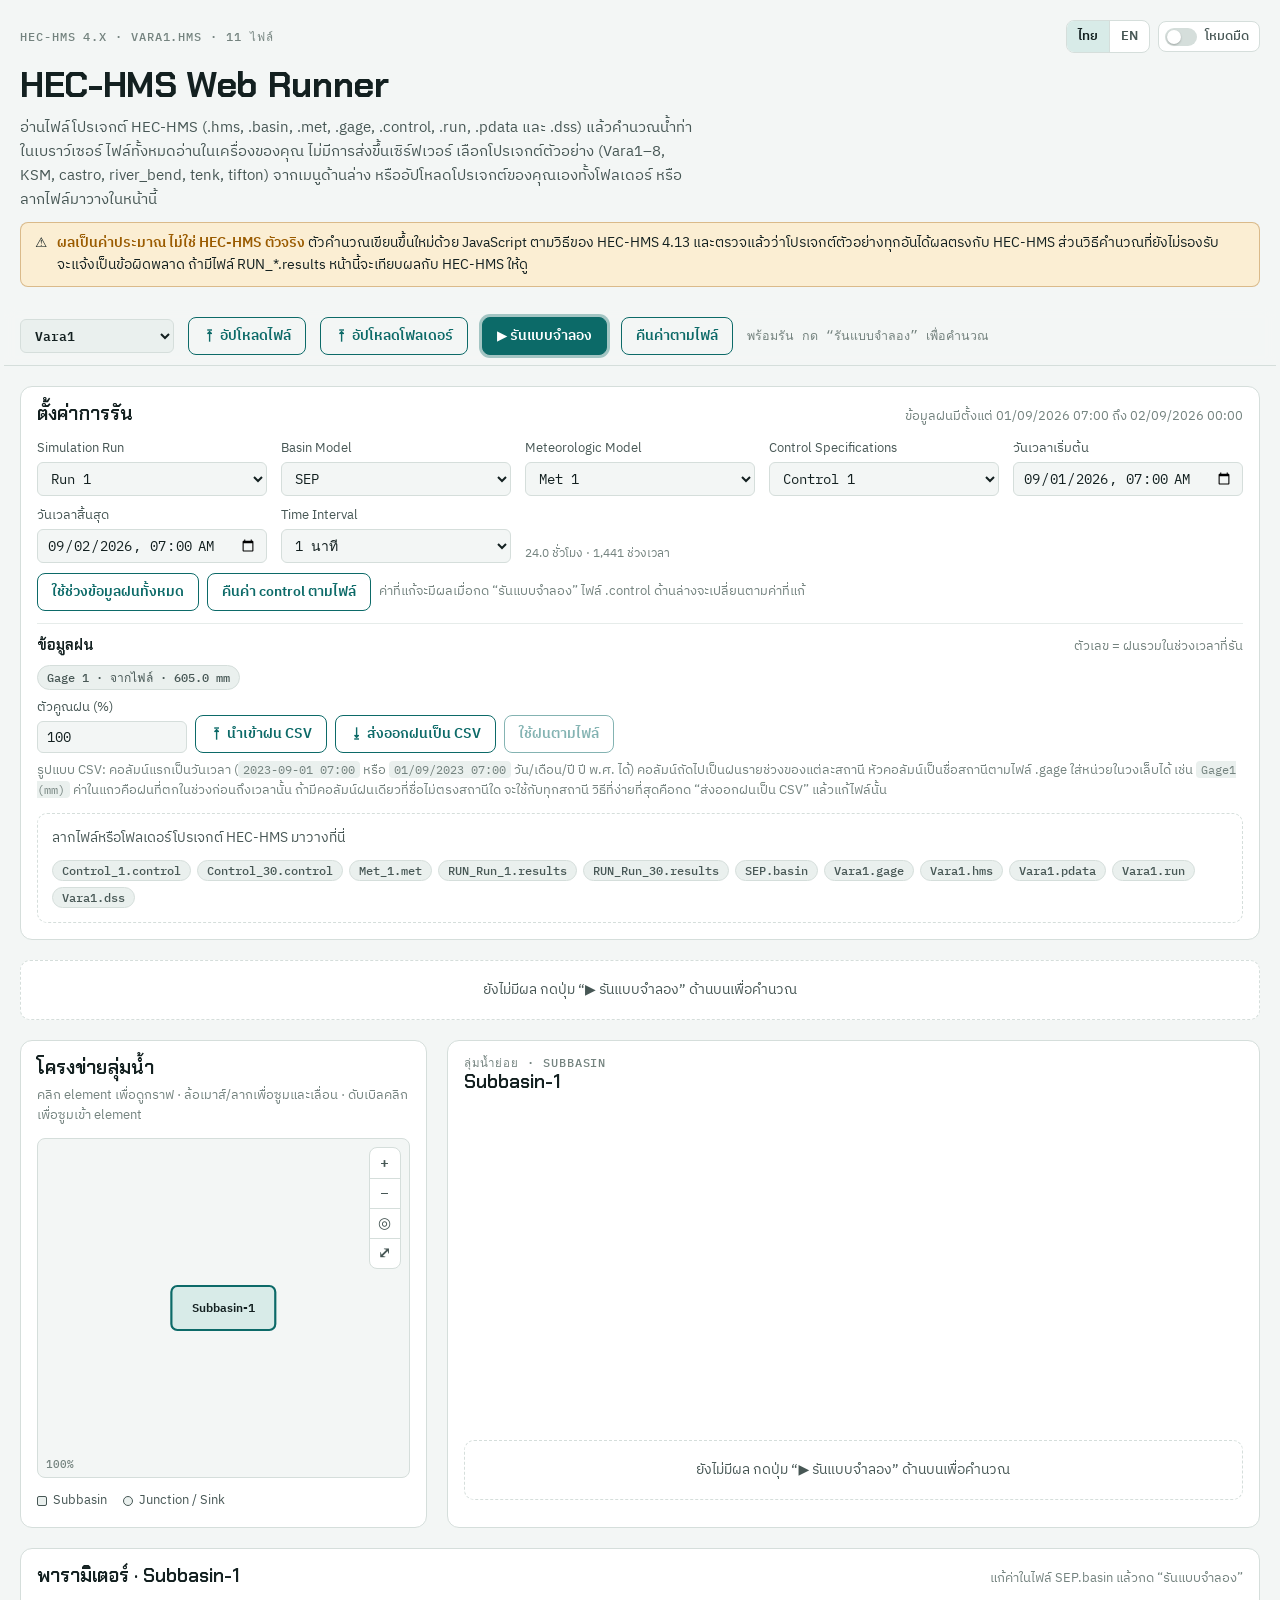
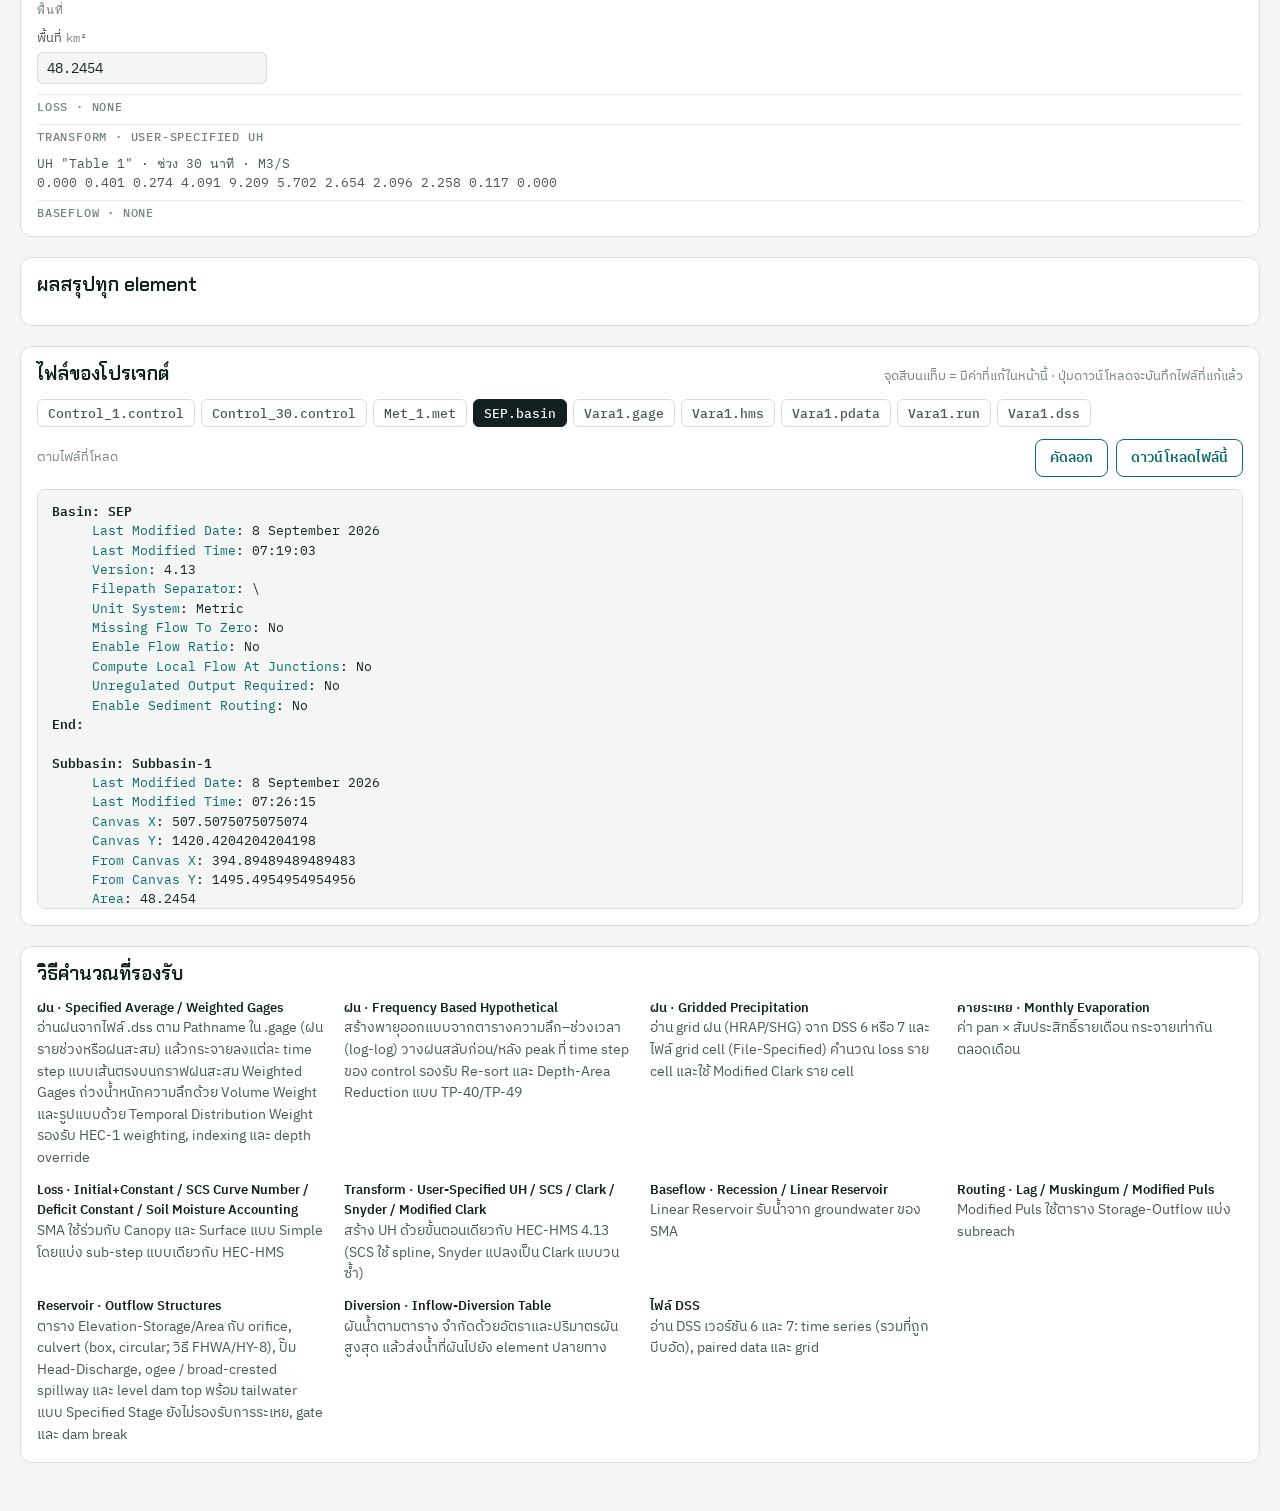
==== web/index.html @ 1fd9a522 "Import rainfall from CSV and scale gage rainfall Rainfall panel in run setup: per-gage totals for th" ====
<!doctype html>
<html lang="th">
<head>
<meta charset="utf-8">
<meta name="viewport" content="width=device-width,initial-scale=1">
<title>HEC-HMS Web Runner</title>
<script>
// apply saved theme before first paint
try { const t = localStorage.getItem('hms-theme'); if (t === 'dark' || t === 'light') document.documentElement.dataset.theme = t; } catch (_) {}
</script>
<link rel="preconnect" href="https://fonts.googleapis.com">
<link rel="preconnect" href="https://fonts.gstatic.com" crossorigin>
<link rel="stylesheet" href="https://fonts.googleapis.com/css2?family=Chakra+Petch:wght@500;600;700&family=IBM+Plex+Sans+Thai:wght@400;500;600&family=IBM+Plex+Mono:wght@400;500&display=swap">
<style>
:root {
  color-scheme: light;
  --bg: #f3f6f5; --surface: #ffffff; --surface-2: #eaf0ee;
  --ink: #132020; --ink-2: #475755; --muted: #74837f;
  --line: #d5dedb; --grid: #e6ecea;
  --accent: #0c6a68; --accent-ink: #ffffff; --accent-soft: #d8ebe8;
  --s-out: #2a78d6; --s-ref: #eb6834; --s-inflow: #8a9895; --s-base: #1d7440;
  --precip: #b4c4c1; --excess: #2a78d6;
  --warn: #9a5b00; --warn-soft: #fbeed3; --bad: #b83433; --good: #1d7440;
  --font-display: "Chakra Petch", "IBM Plex Sans Thai", system-ui, sans-serif;
  --font-body: "IBM Plex Sans Thai", "Leelawadee UI", "Tahoma", system-ui, sans-serif;
  --font-mono: "IBM Plex Mono", ui-monospace, "Consolas", monospace;
}
@media (prefers-color-scheme: dark) {
  :root:not([data-theme="light"]) {
    color-scheme: dark;
    --bg: #0e1413; --surface: #151d1c; --surface-2: #1b2524;
    --ink: #e6eeec; --ink-2: #b1c0bd; --muted: #7d8d8a;
    --line: #2a3634; --grid: #212b2a;
    --accent: #52b5ae; --accent-ink: #0b1312; --accent-soft: #1b3230;
    --s-out: #3987e5; --s-ref: #d95926; --s-inflow: #7d8d8a; --s-base: #5cc28a;
    --precip: #3f5350; --excess: #3987e5;
    --warn: #e0a54a; --warn-soft: #33280f; --bad: #e66767; --good: #5cc28a;
  }
}
:root[data-theme="dark"] {
  color-scheme: dark;
  --bg: #0e1413; --surface: #151d1c; --surface-2: #1b2524;
  --ink: #e6eeec; --ink-2: #b1c0bd; --muted: #7d8d8a;
  --line: #2a3634; --grid: #212b2a;
  --accent: #52b5ae; --accent-ink: #0b1312; --accent-soft: #1b3230;
  --s-out: #3987e5; --s-ref: #d95926; --s-inflow: #7d8d8a; --s-base: #5cc28a;
  --precip: #3f5350; --excess: #3987e5;
  --warn: #e0a54a; --warn-soft: #33280f; --bad: #e66767; --good: #5cc28a;
}
* { box-sizing: border-box; }
body { margin: 0; background: var(--bg); color: var(--ink); font: 15px/1.6 var(--font-body); padding-inline: 16px; padding-block: 0 48px; }
.wrap { max-width: 1240px; margin: 0 auto; display: grid; gap: 20px; }
h1, h2, h3 { font-family: var(--font-display); text-wrap: balance; margin: 0; line-height: 1.2; }
h1 { font-size: clamp(26px, 4vw, 36px); font-weight: 700; letter-spacing: -0.01em; }
h2 { font-size: 19px; font-weight: 600; }
p { margin: 0; }
.mono, code, pre { font-family: var(--font-mono); }
.num { font-variant-numeric: tabular-nums; }
.eyebrow { font: 500 11.5px/1 var(--font-mono); letter-spacing: 0.08em; text-transform: uppercase; color: var(--muted); }

header.top { padding-block: 20px 0; display: grid; gap: 10px; }
.toprow { display: flex; flex-wrap: wrap; gap: 10px; align-items: center; justify-content: space-between; }
.prefs { display: flex; gap: 8px; align-items: center; }
.seg { display: inline-flex; border: 1px solid var(--line); border-radius: 8px; overflow: hidden; background: var(--surface); }
.seg button { font: 600 12.5px var(--font-body); border: 0; background: transparent; color: var(--ink-2); padding: 5px 11px; cursor: pointer; }
.seg button + button { border-left: 1px solid var(--line); }
.seg button[aria-pressed="true"] { background: var(--accent-soft); color: var(--ink); }
.switch { display: inline-flex; align-items: center; gap: 8px; font: 500 12.5px var(--font-body); color: var(--ink-2); background: var(--surface); border: 1px solid var(--line); border-radius: 8px; padding: 4px 10px 4px 6px; cursor: pointer; }
.switch .track { width: 32px; height: 18px; border-radius: 99px; background: var(--line); position: relative; transition: background .15s; flex: none; }
.switch .track::after { content: ""; position: absolute; top: 2px; left: 2px; width: 14px; height: 14px; border-radius: 50%; background: var(--surface); box-shadow: 0 1px 2px rgba(0,0,0,.25); transition: transform .15s; }
.switch[aria-checked="true"] .track { background: var(--accent); }
.switch[aria-checked="true"] .track::after { transform: translateX(14px); }
.lede { color: var(--ink-2); max-width: 75ch; }
.notice { display: flex; gap: 10px; align-items: flex-start; background: var(--warn-soft); color: var(--ink); border: 1px solid color-mix(in srgb, var(--warn) 35%, transparent); border-radius: 8px; padding: 10px 14px; font-size: 13.5px; }
.notice b { color: var(--warn); font-weight: 600; }
.notice.err { background: color-mix(in srgb, var(--bad) 12%, var(--surface)); border-color: color-mix(in srgb, var(--bad) 40%, transparent); }
.notice.err b { color: var(--bad); }

.runbar { position: sticky; top: 0; z-index: 5; background: color-mix(in srgb, var(--bg) 92%, transparent); backdrop-filter: blur(6px); border-bottom: 1px solid var(--line); margin-inline: -16px; padding: 10px 16px; }
.runbar-inner { display: flex; flex-wrap: wrap; gap: 10px 14px; align-items: center; }
.btn { font: 600 13.5px var(--font-body); border: 1px solid var(--accent); background: var(--accent); color: var(--accent-ink); padding: 7px 14px; border-radius: 8px; cursor: pointer; display: inline-flex; gap: 6px; align-items: center; }
.btn.ghost { background: transparent; color: var(--accent); }
.btn:disabled { opacity: .5; cursor: default; }
.btn.attn { box-shadow: 0 0 0 3px color-mix(in srgb, var(--accent) 35%, transparent); }
.btn:focus-visible, input:focus-visible, select:focus-visible, .tab:focus-visible, tr[tabindex]:focus-visible, .node:focus-visible, .seg button:focus-visible, .switch:focus-visible { outline: 2px solid var(--accent); outline-offset: 2px; }
.runlog { font: 12.5px var(--font-mono); color: var(--muted); }
.runlog .ok { color: var(--good); } .runlog .bad { color: var(--bad); } .runlog .pend { color: var(--warn); }
.proj { font: 600 13px var(--font-mono); padding: 4px 10px; border-radius: 6px; background: var(--surface-2); color: var(--ink); border: 1px solid var(--line); max-width: 100%; }

.kpis { display: grid; grid-template-columns: repeat(auto-fit, minmax(210px, 1fr)); gap: 12px; }
.kpi { background: var(--surface); border: 1px solid var(--line); border-radius: 10px; padding: 14px 16px; display: grid; gap: 4px; align-content: start; }
.kpi .v { font: 600 26px/1.1 var(--font-display); font-variant-numeric: tabular-nums; }
.kpi .v small { font: 500 13px var(--font-body); color: var(--muted); margin-left: 4px; }
.kpi .s { font-size: 13px; color: var(--ink-2); }
.kpis.stale .kpi { opacity: .55; }
.empty { background: var(--surface); border: 1.5px dashed var(--line); border-radius: 10px; padding: 18px; text-align: center; color: var(--ink-2); font-size: 14px; grid-column: 1 / -1; }
.up { color: var(--bad); } .down { color: var(--good); }

.main { display: grid; grid-template-columns: minmax(0, 4fr) minmax(0, 8fr); gap: 20px; align-items: stretch; }
.net-panel { grid-template-rows: auto minmax(0, 1fr) auto; }
.main.net-big { grid-template-columns: minmax(0, 7fr) minmax(0, 5fr); }
.main.net-big .net-box { min-height: min(75vh, 820px); }
@media (max-width: 900px) { .main, .main.net-big { grid-template-columns: 1fr; } }
.panel { background: var(--surface); border: 1px solid var(--line); border-radius: 12px; padding: 16px; display: grid; gap: 12px; min-width: 0; }
.panel-head { display: flex; flex-wrap: wrap; gap: 6px 12px; align-items: baseline; justify-content: space-between; }
.hint { font-size: 12.5px; color: var(--muted); }

.setup { display: grid; grid-template-columns: repeat(auto-fill, minmax(200px, 1fr)); gap: 10px 14px; align-items: end; }
.field { display: grid; gap: 3px; min-width: 0; }
.field label { font-size: 12.5px; color: var(--ink-2); }
.field label .u { color: var(--muted); font-family: var(--font-mono); font-size: 11.5px; margin-left: 4px; }
.field input, .field select { font: 14px var(--font-mono); padding: 6px 9px; border: 1px solid var(--line); border-radius: 6px; background: var(--bg); color: var(--ink); width: 100%; min-width: 0; }
.field input.changed, .field select.changed { border-color: var(--accent); background: var(--accent-soft); }
.field input[aria-invalid="true"] { border-color: var(--bad); }
.field .note { font-size: 11.5px; color: var(--muted); }
.row-actions { display: flex; flex-wrap: wrap; gap: 8px; grid-column: 1 / -1; align-items: center; }
.rain { display: grid; gap: 8px; border-top: 1px solid var(--grid); padding-top: 12px; }
.rain h3 { font-size: 15px; font-weight: 600; }
.rain .row-actions { align-items: end; }
.rain-scale { width: 150px; }
.chip.csv { background: var(--accent-soft); color: var(--accent); border-color: color-mix(in srgb, var(--accent) 35%, transparent); }
.rain code { font: 12px var(--font-mono); background: var(--surface-2); padding: 1px 5px; border-radius: 4px; }

.drop { border: 1.5px dashed var(--line); border-radius: 10px; padding: 14px; display: flex; flex-wrap: wrap; gap: 10px 16px; align-items: center; font-size: 13.5px; color: var(--ink-2); }
.drop.over { border-color: var(--accent); background: var(--accent-soft); }
.filelist, .chips { display: flex; flex-wrap: wrap; gap: 6px; }
.chip { font: 500 12px var(--font-body); padding: 2px 9px; border-radius: 99px; background: var(--surface-2); color: var(--ink-2); border: 1px solid var(--line); }
.chip.mono { font-family: var(--font-mono); }
.chip.warn { background: var(--warn-soft); color: var(--warn); border-color: color-mix(in srgb, var(--warn) 35%, transparent); }
.chip.missing { color: var(--bad); border-color: color-mix(in srgb, var(--bad) 40%, transparent); }

.net-box { position: relative; min-height: 340px; border: 1px solid var(--line); border-radius: 8px; background: var(--bg); overflow: hidden; }
#net { position: absolute; inset: 0; width: 100%; height: 100%; display: block; touch-action: none; cursor: grab; user-select: none; }
#net.drag { cursor: grabbing; }
.zoom-ctl { position: absolute; top: 8px; right: 8px; display: flex; flex-direction: column; border: 1px solid var(--line); border-radius: 8px; overflow: hidden; background: var(--surface); }
.zoom-ctl button { font: 600 15px/1 var(--font-body); width: 30px; height: 30px; border: 0; background: transparent; color: var(--ink-2); cursor: pointer; padding: 0; }
.zoom-ctl button + button { border-top: 1px solid var(--line); }
.zoom-ctl button:hover { color: var(--accent); background: var(--accent-soft); }
.zoom-ctl button:focus-visible { outline: 2px solid var(--accent); outline-offset: -2px; }
.zoom-lvl { position: absolute; left: 8px; bottom: 6px; font: 500 11px var(--font-mono); color: var(--muted); pointer-events: none; }
#net .link { stroke: var(--line); stroke-width: 2.5; fill: none; }
#net .link.div { stroke-dasharray: 6 5; }
#net .node { cursor: pointer; }
#net .node .shape { fill: var(--surface-2); stroke: var(--ink-2); stroke-width: 1.2; }
#net .node:hover .shape { stroke: var(--accent); }
#net .node.sel .shape { fill: var(--accent-soft); stroke: var(--accent); stroke-width: 2.2; }
#net .lbl { font: 600 12px var(--font-body); fill: var(--ink); }
#net .pk { font: 500 11px var(--font-mono); fill: var(--ink-2); }

.chart-box { position: relative; }
.chart-box svg { display: block; width: 100%; height: auto; overflow: visible; }
.axis text { font: 11px var(--font-mono); fill: var(--muted); }
.axis line.g { stroke: var(--grid); stroke-width: 1; }
.axis line.base { stroke: var(--ink-2); stroke-width: 1; }
.axis .ttl { font: 500 11px var(--font-body); fill: var(--muted); }
.legend { display: flex; flex-wrap: wrap; gap: 6px 16px; font-size: 13px; color: var(--ink-2); }
.legend span { display: inline-flex; align-items: center; gap: 6px; }
.swatch { width: 10px; height: 10px; border-radius: 2px; display: inline-block; flex: none; }
.lkey { width: 16px; height: 0; border-top: 2px solid; display: inline-block; }
.lkey.dash { border-top-style: dashed; }
.fit { display: grid; gap: 8px; border-top: 1px solid var(--line); padding-top: 12px; }
.fit-head { display: flex; flex-wrap: wrap; align-items: baseline; gap: 4px 12px; }
.fit-head h3 { font-size: 15px; font-weight: 600; }
.fit-grid { display: grid; grid-template-columns: repeat(auto-fill, minmax(150px, 1fr)); gap: 8px; }
.fit-grid > div { background: var(--surface-2); border-radius: 8px; padding: 8px 10px; display: grid; gap: 1px; align-content: start; }
.fit-grid .k { font-size: 12px; color: var(--ink-2); }
.fit-grid .v { font: 600 17px/1.3 var(--font-mono); font-variant-numeric: tabular-nums; }
.fit-grid .v small { font: 500 11.5px var(--font-body); color: var(--muted); margin-left: 3px; }
.fit-grid .h { font: 11.5px var(--font-mono); color: var(--s-ref); }
.tip { position: absolute; pointer-events: none; background: var(--surface); border: 1px solid var(--line); border-radius: 8px; padding: 8px 10px; font-size: 12.5px; box-shadow: 0 6px 20px rgba(0,0,0,.12); min-width: 190px; display: grid; gap: 3px; z-index: 3; }
.tip .t { font: 600 12px var(--font-mono); color: var(--ink); }
.tip .r { display: flex; justify-content: space-between; gap: 14px; color: var(--ink-2); }
.tip .r b { font: 500 12px var(--font-mono); color: var(--ink); }

.params { display: grid; grid-template-columns: repeat(auto-fill, minmax(200px, 1fr)); gap: 10px 14px; }
.group-title { grid-column: 1 / -1; font: 500 11.5px var(--font-mono); letter-spacing: .07em; text-transform: uppercase; color: var(--muted); padding-top: 4px; border-top: 1px solid var(--grid); }
.group-title:first-child { border-top: 0; padding-top: 0; }
.uh { grid-column: 1 / -1; font: 12.5px var(--font-mono); color: var(--ink-2); overflow-x: auto; white-space: nowrap; }

.tbl-wrap { overflow-x: auto; }
table { border-collapse: collapse; width: 100%; font-size: 13.5px; min-width: 760px; }
th, td { padding: 7px 10px; text-align: right; border-bottom: 1px solid var(--grid); white-space: nowrap; }
th { font: 500 11.5px var(--font-body); color: var(--muted); vertical-align: bottom; }
th:first-child, td:first-child, th:nth-child(2), td:nth-child(2) { text-align: left; }
td { font-family: var(--font-mono); font-variant-numeric: tabular-nums; }
td:first-child { font-family: var(--font-body); font-weight: 500; }
td:nth-child(2) { font-family: var(--font-body); color: var(--muted); }
tbody tr { cursor: pointer; }
tbody tr:hover { background: var(--surface-2); }
tbody tr.sel { background: var(--accent-soft); }
.sep { border-left: 1px solid var(--line); }
.err-lo { color: var(--good); } .err-mid { color: var(--warn); } .err-hi { color: var(--bad); }

.tabs { display: flex; flex-wrap: wrap; gap: 6px; }
.tab { font: 500 12.5px var(--font-mono); border: 1px solid var(--line); background: var(--surface); color: var(--ink-2); padding: 5px 10px; border-radius: 6px; cursor: pointer; }
.tab[aria-selected="true"] { background: var(--ink); color: var(--bg); border-color: var(--ink); }
.tab .dot { display: inline-block; width: 6px; height: 6px; border-radius: 50%; background: var(--accent); margin-left: 6px; vertical-align: middle; }
.file-meta { display: flex; flex-wrap: wrap; gap: 8px 14px; align-items: center; justify-content: space-between; }
pre.file { margin: 0; background: var(--bg); border: 1px solid var(--line); border-radius: 8px; padding: 12px 14px; font-size: 12.5px; line-height: 1.55; max-height: 420px; overflow: auto; white-space: pre; color: var(--ink); }
pre.file .k { color: var(--accent); }
pre.file .b { color: var(--ink); font-weight: 600; }
.methods { display: grid; grid-template-columns: repeat(auto-fit, minmax(230px, 1fr)); gap: 10px 20px; font-size: 13.5px; color: var(--ink-2); }
.methods b { color: var(--ink); font-weight: 600; display: block; font-size: 13px; }
[hidden] { display: none !important; }
@media (prefers-reduced-motion: reduce) { * { transition: none !important; } }
</style>
</head>
<body>

<div class="wrap">
  <header class="top">
    <div class="toprow">
      <span class="eyebrow" id="eyebrow">HEC-HMS 4.x · web runner</span>
      <div class="prefs">
        <div class="seg" role="group" aria-label="Language / ภาษา">
          <button id="lang-th" aria-pressed="true" lang="th">ไทย</button>
          <button id="lang-en" aria-pressed="false" lang="en">EN</button>
        </div>
        <button class="switch" id="theme" role="switch" aria-checked="false"><span class="track"></span><span data-i18n="darkMode"></span></button>
      </div>
    </div>
    <h1>HEC-HMS Web Runner</h1>
    <p class="lede" data-i18n-html="lede"></p>
    <div class="notice" role="note"><span>⚠</span><span data-i18n-html="notice"></span></div>
    <div class="notice err" role="alert" id="err" hidden></div>
  </header>

  <div class="runbar">
    <div class="runbar-inner">
      <select class="proj" id="sel-proj" data-i18n-title="projTip"></select>
      <button class="btn ghost" id="up-files" data-i18n="upFiles" data-i18n-title="upFilesTip"></button>
      <button class="btn ghost" id="up-folder" data-i18n="upFolder" data-i18n-title="upFolderTip"></button>
      <input type="file" id="in-files" multiple hidden>
      <input type="file" id="in-folder" webkitdirectory multiple hidden>
      <button class="btn" id="run" data-i18n="run"></button>
      <button class="btn ghost" id="reset" data-i18n="reset"></button>
      <span class="runlog" id="runlog" aria-live="polite"></span>
    </div>
  </div>

  <section class="panel" aria-labelledby="s-title">
    <div class="panel-head"><h2 id="s-title" data-i18n="setupTitle"></h2><span class="hint" id="s-hint"></span></div>
    <div class="setup">
      <div class="field"><label for="sel-run">Simulation Run</label><select id="sel-run"></select></div>
      <div class="field"><label for="sel-basin">Basin Model</label><select id="sel-basin"></select></div>
      <div class="field"><label for="sel-met">Meteorologic Model</label><select id="sel-met"></select></div>
      <div class="field"><label for="sel-control">Control Specifications</label><select id="sel-control"></select></div>
      <div class="field"><label for="c-start" data-i18n="start"></label><input type="datetime-local" id="c-start" step="60"></div>
      <div class="field"><label for="c-end" data-i18n="end"></label><input type="datetime-local" id="c-end" step="60"></div>
      <div class="field"><label for="c-dt">Time Interval</label><select id="c-dt"></select></div>
      <div class="field"><span class="note" id="c-info"></span></div>
      <div class="row-actions">
        <button class="btn ghost" id="c-fit" data-i18n="fitRain"></button>
        <button class="btn ghost" id="c-revert" data-i18n="revertCtl"></button>
        <span class="hint" data-i18n="ctlHint"></span>
      </div>
    </div>
    <div class="rain">
      <div class="panel-head"><h3 data-i18n="rainTitle"></h3><span class="hint" id="rain-hint"></span></div>
      <div class="chips" id="rain-gages"></div>
      <div class="row-actions">
        <div class="field rain-scale"><label for="rain-scale" data-i18n="rainScale"></label><input id="rain-scale" inputmode="decimal" value="100"></div>
        <button class="btn ghost" id="rain-import" data-i18n="rainImport" data-i18n-title="rainImportTip"></button>
        <input type="file" id="rain-file" accept=".csv,.txt,text/csv" hidden>
        <button class="btn ghost" id="rain-export" data-i18n="rainExport" data-i18n-title="rainExportTip"></button>
        <button class="btn ghost" id="rain-clear" data-i18n="rainClear"></button>
      </div>
      <p class="hint" data-i18n-html="rainFormat"></p>
    </div>
    <div class="drop" id="drop">
      <span data-i18n="dropHere"></span>
      <div class="filelist" id="filelist"></div>
    </div>
  </section>

  <section class="kpis" id="kpis" aria-label="Outlet summary"></section>

  <section class="main">
    <div class="panel net-panel">
      <div class="panel-head"><h2 data-i18n="netTitle"></h2><span class="hint" data-i18n="netHint"></span></div>
      <div class="net-box" id="net-box">
        <svg id="net" role="img" aria-label="Basin network"></svg>
        <div class="zoom-ctl">
          <button type="button" id="z-in" data-i18n-title="zIn" aria-label="Zoom in">+</button>
          <button type="button" id="z-out" data-i18n-title="zOut" aria-label="Zoom out">−</button>
          <button type="button" id="z-sel" data-i18n-title="zSel" aria-label="Zoom to element">◎</button>
          <button type="button" id="z-fit" data-i18n-title="zFit" aria-pressed="false">⤢</button>
        </div>
        <span class="zoom-lvl" id="z-lvl"></span>
      </div>
      <div class="legend"><span><span class="swatch" style="background:var(--surface-2);border:1px solid var(--ink-2)"></span>Subbasin</span><span><span class="swatch" style="background:var(--surface-2);border:1px solid var(--ink-2);border-radius:99px"></span>Junction / Sink</span><span id="leg-res" hidden>▽ Reservoir</span><span id="leg-div" hidden>◇ Diversion</span><span id="net-unit"></span></div>
    </div>
    <div class="panel">
      <div class="panel-head">
        <div style="display:grid;gap:2px"><span class="eyebrow" id="el-kind"></span><h2 id="el-name"></h2></div>
        <div class="chips" id="el-chips"></div>
      </div>
      <div class="legend" id="legend"></div>
      <div class="chart-box" id="chart-box">
        <svg id="hyeto" aria-label="Hyetograph"></svg>
        <svg id="hydro" aria-label="Hydrograph"></svg>
        <div class="empty" id="chart-empty" hidden></div>
        <div class="tip" id="tip" hidden></div>
      </div>
      <div class="fit" id="fit" hidden></div>
    </div>
  </section>

  <section class="panel" aria-labelledby="p-title">
    <div class="panel-head"><h2 id="p-title"></h2><span class="hint" id="p-hint"></span></div>
    <div class="params" id="params"></div>
  </section>

  <section class="panel" aria-labelledby="t-title">
    <div class="panel-head"><h2 id="t-title" data-i18n="tblTitle"></h2><span class="hint" id="t-hint"></span></div>
    <div class="tbl-wrap"><table id="summary"></table></div>
  </section>

  <section class="panel" aria-labelledby="f-title">
    <div class="panel-head"><h2 id="f-title" data-i18n="filesTitle"></h2><span class="hint" data-i18n="filesHint"></span></div>
    <div class="tabs" role="tablist" id="tabs"></div>
    <div class="file-meta"><span class="hint" id="file-desc"></span><span style="display:flex;gap:8px"><button class="btn ghost" id="copy" data-i18n="copy"></button><button class="btn ghost" id="download" data-i18n="download"></button></span></div>
    <pre class="file" id="file" tabindex="0"></pre>
  </section>

  <section class="panel" aria-labelledby="m-title">
    <h2 id="m-title" data-i18n="methodsTitle"></h2>
    <div class="methods" data-i18n-html="methods"></div>
  </section>
</div>

<script src="engine.js"></script>
<script>
(function () {
  'use strict';
  const H = window.MiniHMS;
  const $ = (id) => document.getElementById(id);
  const esc = (s) => String(s).replace(/[&<>"]/g, c => ({ '&': '&amp;', '<': '&lt;', '>': '&gt;', '"': '&quot;' }[c]));
  const base = (p) => p.split(/[\\/]/).pop();
  const lc = (s) => (s || '').toLowerCase();
  const store = { get(k) { try { return localStorage.getItem(k); } catch (_) { return null; } }, set(k, v) { try { localStorage.setItem(k, v); } catch (_) {} } };
  const TEXT_EXT = /\.(hms|basin|met|gage|grid|control|run|pdata|results)$/i;
  const VIEW_EXT = /\.(hms|basin|met|gage|grid|control|run|pdata)$/i;

  // ---------- language ----------
  const I18N = {
    th: {
      darkMode: 'โหมดมืด',
      lede: 'อ่านไฟล์โปรเจกต์ HEC-HMS (.hms, .basin, .met, .gage, .control, .run, .pdata และ .dss) แล้วคำนวณน้ำท่าในเบราว์เซอร์ ไฟล์ทั้งหมดอ่านในเครื่องของคุณ ไม่มีการส่งขึ้นเซิร์ฟเวอร์ เลือกโปรเจกต์ตัวอย่าง (Vara1–8, KSM, castro, river_bend, tenk, tifton) จากเมนูด้านล่าง หรืออัปโหลดโปรเจกต์ของคุณเองทั้งโฟลเดอร์ หรือลากไฟล์มาวางในหน้านี้',
      notice: '<b>ผลเป็นค่าประมาณ ไม่ใช่ HEC-HMS ตัวจริง</b> ตัวคำนวณเขียนขึ้นใหม่ด้วย JavaScript ตามวิธีของ HEC-HMS 4.13 และตรวจแล้วว่าโปรเจกต์ตัวอย่างทุกอันได้ผลตรงกับ HEC-HMS ส่วนวิธีคำนวณที่ยังไม่รองรับจะแจ้งเป็นข้อผิดพลาด ถ้ามีไฟล์ RUN_*.results หน้านี้จะเทียบผลกับ HEC-HMS ให้ดู',
      upFiles: '⭱ อัปโหลดไฟล์', upFilesTip: 'เลือกไฟล์ .hms .basin .met .gage .control .run .pdata .dss .results',
      upFolder: '⭱ อัปโหลดโฟลเดอร์', upFolderTip: 'เลือกโฟลเดอร์โปรเจกต์ HEC-HMS ทั้งโฟลเดอร์',
      run: '▶ รันแบบจำลอง', reset: 'คืนค่าตามไฟล์',
      setupTitle: 'ตั้งค่าการรัน', start: 'วันเวลาเริ่มต้น', end: 'วันเวลาสิ้นสุด',
      fitRain: 'ใช้ช่วงข้อมูลฝนทั้งหมด', revertCtl: 'คืนค่า control ตามไฟล์',
      ctlHint: 'ค่าที่แก้จะมีผลเมื่อกด “รันแบบจำลอง” ไฟล์ .control ด้านล่างจะเปลี่ยนตามค่าที่แก้',
      dropHere: 'ลากไฟล์หรือโฟลเดอร์โปรเจกต์ HEC-HMS มาวางที่นี่',
      netTitle: 'โครงข่ายลุ่มน้ำ', netHint: 'คลิก element เพื่อดูกราฟ · ล้อเมาส์/ลากเพื่อซูมและเลื่อน · ดับเบิลคลิกเพื่อซูมเข้า element',
      zIn: 'ซูมเข้า', zOut: 'ซูมออก', zSel: 'ซูมไปที่ element ที่เลือก', zFit: 'ขยายแผนผังโครงข่าย (ยังเห็นกราฟอยู่)', zShrink: 'ย่อแผนผังกลับขนาดเดิม',
      tblTitle: 'ผลสรุปทุก element', filesTitle: 'ไฟล์ของโปรเจกต์',
      filesHint: 'จุดสีบนแท็บ = มีค่าที่แก้ในหน้านี้ · ปุ่มดาวน์โหลดจะบันทึกไฟล์ที่แก้แล้ว',
      copy: 'คัดลอก', copied: 'คัดลอกแล้ว', pressCopy: 'กด Ctrl+C', download: 'ดาวน์โหลดไฟล์นี้',
      methodsTitle: 'วิธีคำนวณที่รองรับ',
      methods: '<p><b>ฝน · Specified Average / Weighted Gages</b>อ่านฝนจากไฟล์ .dss ตาม Pathname ใน .gage (ฝนรายช่วงหรือฝนสะสม) แล้วกระจายลงแต่ละ time step แบบเส้นตรงบนกราฟฝนสะสม Weighted Gages ถ่วงน้ำหนักความลึกด้วย Volume Weight และรูปแบบด้วย Temporal Distribution Weight รองรับ HEC-1 weighting, indexing และ depth override</p><p><b>ฝน · Frequency Based Hypothetical</b>สร้างพายุออกแบบจากตารางความลึก–ช่วงเวลา (log-log) วางฝนสลับก่อน/หลัง peak ที่ time step ของ control รองรับ Re-sort และ Depth-Area Reduction แบบ TP-40/TP-49</p><p><b>ฝน · Gridded Precipitation</b>อ่าน grid ฝน (HRAP/SHG) จาก DSS 6 หรือ 7 และไฟล์ grid cell (File-Specified) คำนวณ loss ราย cell และใช้ Modified Clark ราย cell</p><p><b>คายระเหย · Monthly Evaporation</b>ค่า pan × สัมประสิทธิ์รายเดือน กระจายเท่ากันตลอดเดือน</p><p><b>Loss · Initial+Constant / SCS Curve Number / Deficit Constant / Soil Moisture Accounting</b>SMA ใช้ร่วมกับ Canopy และ Surface แบบ Simple โดยแบ่ง sub-step แบบเดียวกับ HEC-HMS</p><p><b>Transform · User-Specified UH / SCS / Clark / Snyder / Modified Clark</b>สร้าง UH ด้วยขั้นตอนเดียวกับ HEC-HMS 4.13 (SCS ใช้ spline, Snyder แปลงเป็น Clark แบบวนซ้ำ)</p><p><b>Baseflow · Recession / Linear Reservoir</b>Linear Reservoir รับน้ำจาก groundwater ของ SMA</p><p><b>Routing · Lag / Muskingum / Modified Puls</b>Modified Puls ใช้ตาราง Storage-Outflow แบ่ง subreach</p><p><b>Reservoir · Outflow Structures</b>ตาราง Elevation-Storage/Area กับ orifice, culvert (box, circular; วิธี FHWA/HY-8), ปั๊ม Head-Discharge, ogee / broad-crested spillway และ level dam top พร้อม tailwater แบบ Specified Stage ยังไม่รองรับการระเหย, gate และ dam break</p><p><b>Diversion · Inflow-Diversion Table</b>ผันน้ำตามตาราง จำกัดด้วยอัตราและปริมาตรผันสูงสุด แล้วส่งน้ำที่ผันไปยัง element ปลายทาง</p><p><b>ไฟล์ DSS</b>อ่าน DSS เวอร์ชัน 6 และ 7: time series (รวมที่ถูกบีบอัด), paired data และ grid</p>',
      errTitle: 'รันไม่ได้', noHms: 'ไม่มีไฟล์ .hms', files: (n) => `${n} ไฟล์`,
      noRunFile: '(ไม่มีไฟล์ .run)', custom: '(กำหนดเอง)',
      days: (d) => `${d} วัน`, hours: (h) => `${h} ชั่วโมง`, steps: (n) => `${n} ช่วงเวลา`,
      rainRange: (a, b) => `ข้อมูลฝนมีตั้งแต่ ${a} ถึง ${b}`,
      dt: (m) => m % 1440 === 0 ? `${m / 1440} วัน` : m % 60 === 0 ? `${m / 60} ชั่วโมง` : `${m} นาที`,
      at: (s) => `${s} น.`,
      missingFiles: (list) => `ไม่พบไฟล์ของ ${list} กรุณาอัปโหลดเพิ่ม`,
      gageErr: (g, e) => `สถานีฝน "${g}": ${e}`,
      ran: (n, e, ms) => `รันเสร็จ · ${n} ช่วงเวลา × ${e} element · ${ms} ms`,
      runFail: 'รันไม่ได้', running: 'กำลังรัน…',
      ready: 'พร้อมรัน กด “รันแบบจำลอง” เพื่อคำนวณ',
      pending: 'มีการเปลี่ยนแปลง กด “รันแบบจำลอง” เพื่อคำนวณใหม่',
      staleNote: 'ผลด้านล่างมาจากการรันครั้งก่อน',
      emptyRun: 'ยังไม่มีผล กดปุ่ม “▶ รันแบบจำลอง” ด้านบนเพื่อคำนวณ',
      endBeforeStart: 'เวลาสิ้นสุดต้องอยู่หลังเวลาเริ่มต้น',
      tooMany: (n) => `ช่วงเวลามากเกินไป (${n} ช่วง)`,
      reading: 'กำลังอ่านไฟล์…', readFail: 'อ่านไฟล์ไม่ได้',
      noReadable: 'ไม่พบไฟล์ HEC-HMS ที่อ่านได้ (.hms .basin .met .gage .control .run .pdata .dss .results)',
      noBasin: 'ไม่พบไฟล์ .basin', missingChip: (n) => `ขาด ${n}`, missingTip: 'ไฟล์นี้ถูกอ้างถึงแต่ยังไม่ได้อัปโหลด',
      kPeak: (n) => `น้ำสูงสุด · ${n}`, kVol: (n) => `ปริมาตรน้ำท่า · ${n}`, kRain: 'ฝนเฉลี่ยทั้งลุ่มน้ำ',
      kTime: (s) => `เวลา ${s} น.`, kDepth: (d, u, a, au) => `คิดเป็นความลึก ${d} ${u} บนพื้นที่ ${a} ${au}`,
      kExcess: (e, l, u) => `ฝนส่วนเกิน ${e} ${u} · สูญเสีย ${l} ${u}`,
      kRef: (r) => `เทียบ HEC-HMS · ${r}`,
      kRefLine: (p, u, t) => `HEC-HMS ${p} ${u} เวลา ${t} น.`, edited: 'แก้พารามิเตอร์แล้ว',
      oldRain: (p, u) => `ฝนใน .results (${p} ${u}) ต่างจากข้อมูลฝนปัจจุบัน ผลอาจมาจากการรันครั้งเก่า`,
      noCompare: (r, a, b, i) => `ช่วงเวลาหรือ interval ไม่ตรงกับ RUN_${r}.results (${a} ถึง ${b}${i ? ', ' + i : ''}) จึงไม่เทียบ`,
      netUnit: (u) => `ตัวเลข = น้ำสูงสุด (${u})`,
      kind: { Subbasin: 'ลุ่มน้ำย่อย · Subbasin', Reach: 'ลำน้ำ · Reach', Junction: 'จุดบรรจบ · Junction', Sink: 'จุดออก · Sink', Source: 'แหล่งน้ำ · Source', Reservoir: 'อ่างเก็บน้ำ · Reservoir', Diversion: 'จุดผันน้ำ · Diversion' },
      cMaxElev: (v, u) => `ระดับน้ำสูงสุด ${v} ${u}`, cMaxStor: (v, u) => `เก็บกักสูงสุด ${v} ${u}`, cDivTo: (n) => `ผันไป ${n}`, cDivVol: (v, u) => `ปริมาตรผัน ${v} ${u}`,
      diverted: 'น้ำที่ผัน', structFlow: (s) => `ไหลผ่าน ${s}`,
      cArea: (a, u) => `พื้นที่รับน้ำ ${a} ${u}`, cFrom: (l) => `รับน้ำจาก ${l}`, cTo: (n) => `ไหลไป ${n}`,
      cRain: (v, u) => `ฝน ${v} ${u}`, cExcess: (v, u) => `ส่วนเกิน ${v} ${u}`,
      c0neg: 'Δt < 2KX (C0 ติดลบ)', c2neg: 'Δt > 2K(1−x)',
      observed: (g) => `น้ำท่าตรวจวัด (${g})`, cObs: (g) => `สถานีวัดน้ำ ${g}`, cObsErr: (g, e) => `สถานีวัดน้ำ ${g}: ${e}`,
      fitTitle: 'เทียบกับน้ำท่าตรวจวัด', fitHint: (n, g) => `คำนวณจาก ${n} time step ที่สถานี ${g} มีค่ามากกว่า 0 (แบบเดียวกับ HEC-HMS)`, fitNone: (g) => `สถานี ${g} ไม่มีข้อมูลในช่วงเวลาที่รัน`,
      fObsPeak: 'peak ตรวจวัด', fObsVol: 'ปริมาตรตรวจวัด', fHms: (v) => `HEC-HMS ${v}`,
      outflow: 'น้ำไหลออก', inflow: 'น้ำไหลเข้า', baseflow: 'Baseflow', rain: 'ฝน', excess: 'ฝนส่วนเกิน',
      rainPer: (d, u) => `ฝนราย ${d} (${u})`, rainExcess: 'ฝน / ส่วนเกิน',
      params: 'พารามิเตอร์', paramsOf: (n) => `พารามิเตอร์ · ${n}`, paramsHint: (f) => `แก้ค่าในไฟล์ ${f} แล้วกด “รันแบบจำลอง”`,
      area: 'พื้นที่', noEdit: 'วิธีนี้ยังไม่รองรับการแก้ค่าในหน้านี้',
      noParams: (k) => `${k} ไม่มีพารามิเตอร์ ทำหน้าที่รวมน้ำจาก element ต้นน้ำ`,
      uhInfo: (n, d, u) => `UH "${n}" · ช่วง ${d} · ${u}`, uhMissing: (n) => `ไม่พบ UH "${n}"`,
      fileVal: (v) => `ค่าในไฟล์: ${v}`,
      badRange: (k, a, b) => `ค่า ${k} ต้องอยู่ระหว่าง ${a} ถึง ${b}`,
      tRef: (r, e) => `อ้างอิง = ค่าจาก RUN_${r}.results (HEC-HMS รันเมื่อ ${e})`,
      tNoRef: 'ถ้ามี RUN_*.results ที่ช่วงเวลาตรงกัน จะแสดงคอลัมน์เทียบกับ HEC-HMS',
      thEl: 'Element', thKind: 'ชนิด', thArea: (u) => `พื้นที่ ${u}`, thPeak: (u) => `peak ${u}`, thTime: 'เวลา peak',
      thVol: (u) => `ปริมาตร ${u}`, thDepth: (u) => `ความลึก ${u}`, thRef: 'HEC-HMS peak', thRefTime: 'เวลา', thErr: 'คลาดเคลื่อน',
      dssHead: (n) => `DSS 7 · ${n} records`, dssTs: 'time series', dssPat: 'pattern', dssVals: (n) => `${n} ค่า`, dssSkip: (t) => `ชนิดข้อมูล ${t} (ไม่ได้อ่าน)`,
      unreadable: (e) => 'อ่านไม่ได้: ' + e,
      fDss: 'ไฟล์ไบนารี แสดงรายการ record ที่อ่านได้', fEdited: 'มีค่าที่แก้ในหน้านี้', fAsLoaded: 'ตามไฟล์ที่โหลด',
      resetDone: 'คืนค่าตามไฟล์แล้ว',
      loadingDefault: (n) => `กำลังโหลดโปรเจกต์ ${n}…`, projTip: 'เลือกโปรเจกต์ตัวอย่าง', uploaded: (n) => `${n} (อัปโหลด)`,
      defaultFail: (e) => `โหลดโปรเจกต์ตัวอย่างไม่ได้ (${e}) ถ้าเปิดไฟล์จากเครื่องโดยตรง ให้ใช้ปุ่มอัปโหลดโฟลเดอร์แทน`,
      loadFail: (n, s) => `โหลด ${n} ไม่ได้ (${s})`,
      project: 'โปรเจกต์',
      rainTitle: 'ข้อมูลฝน', rainScale: 'ตัวคูณฝน (%)',
      rainImport: '⭱ นำเข้าฝน CSV', rainImportTip: 'แทนฝนของสถานีด้วยข้อมูลจากไฟล์ CSV (ไฟล์ .dss เดิมไม่ถูกแก้)',
      rainExport: '⭳ ส่งออกฝนเป็น CSV', rainExportTip: 'บันทึกฝนที่ใช้อยู่ในช่วงเวลาที่รัน เพื่อแก้ใน Excel แล้วนำเข้ากลับ',
      rainClear: 'ใช้ฝนตามไฟล์',
      rainFormat: 'รูปแบบ CSV: คอลัมน์แรกเป็นวันเวลา (<code>2023-09-01 07:00</code> หรือ <code>01/09/2023 07:00</code> วัน/เดือน/ปี ปี พ.ศ. ได้) คอลัมน์ถัดไปเป็นฝนรายช่วงของแต่ละสถานี หัวคอลัมน์เป็นชื่อสถานีตามไฟล์ .gage ใส่หน่วยในวงเล็บได้ เช่น <code>Gage1 (mm)</code> ค่าในแถวคือฝนที่ตกในช่วงก่อนถึงเวลานั้น ถ้ามีคอลัมน์ฝนเดียวที่ชื่อไม่ตรงสถานีใด จะใช้กับทุกสถานี วิธีที่ง่ายที่สุดคือกด “ส่งออกฝนเป็น CSV” แล้วแก้ไฟล์นั้น',
      rainNone: (m) => `วิธีฝน ${m} ไม่ได้ใช้สถานีวัดฝน จึงนำเข้า CSV ไม่ได้`,
      rainSrcDss: 'จากไฟล์', rainSrcCsv: 'CSV',
      rainGage: (g, s, v, u) => `${g} · ${s} · ${v} ${u}`,
      rainWin: 'ตัวเลข = ฝนรวมในช่วงเวลาที่รัน',
      rainLoaded: (n, g, a, b) => `นำเข้า ${n} แถว ให้สถานี ${g} (${a} ถึง ${b})`,
      rainAllGages: (c) => `คอลัมน์ "${c}" ไม่ตรงชื่อสถานี จึงใช้กับทุกสถานี`,
      rainErrRows: 'ไฟล์ CSV ต้องมีหัวคอลัมน์และข้อมูลอย่างน้อย 2 แถว',
      rainErrDate: (r, s) => `แถว ${r}: อ่านวันเวลา "${s}" ไม่ได้`,
      rainErrOrder: (r) => `แถว ${r}: วันเวลาต้องเรียงจากเก่าไปใหม่และไม่ซ้ำ`,
      rainErrStep: (r) => `แถว ${r}: ช่วงเวลาไม่สม่ำเสมอ (ต้องเป็นจำนวนเท่าของช่วงที่สั้นที่สุด)`,
      rainErrCols: (want) => `หัวคอลัมน์ไม่ตรงชื่อสถานีฝน ต้องเป็น: ${want}`,
      rainErrScale: 'ตัวคูณฝนต้องเป็นตัวเลข 0 ขึ้นไป',
      rainNoData: 'ไม่มีข้อมูลฝนให้ส่งออก',
    },
    en: {
      darkMode: 'Dark mode',
      lede: 'Reads HEC-HMS project files (.hms, .basin, .met, .gage, .control, .run, .pdata and .dss) and computes runoff in the browser. Files are read on your computer and never uploaded to a server. Pick a sample project (Vara1–8, KSM, castro, river_bend, tenk, tifton) from the menu below, or upload your own project folder or drag its files onto this page.',
      notice: '<b>Results are approximate, not HEC-HMS itself.</b> The engine is a JavaScript re-implementation of HEC-HMS 4.13 methods, checked to give the same results as HEC-HMS on every sample project. Methods it does not support are reported as errors. When RUN_*.results files are present, this page compares against HEC-HMS.',
      upFiles: '⭱ Upload files', upFilesTip: 'Choose .hms .basin .met .gage .control .run .pdata .dss .results files',
      upFolder: '⭱ Upload folder', upFolderTip: 'Choose a whole HEC-HMS project folder',
      run: '▶ Run model', reset: 'Reset to files',
      setupTitle: 'Run setup', start: 'Start date/time', end: 'End date/time',
      fitRain: 'Use full rainfall period', revertCtl: 'Reset control to file',
      ctlHint: 'Changes take effect when you press “Run model”. The .control file below reflects your edits.',
      dropHere: 'Drag HEC-HMS project files or a folder here',
      netTitle: 'Basin network', netHint: 'Click an element to see its graph · wheel/drag to zoom and pan · double-click to zoom to an element',
      zIn: 'Zoom in', zOut: 'Zoom out', zSel: 'Zoom to selected element', zFit: 'Enlarge the network (charts stay visible)', zShrink: 'Restore the network to its normal size',
      tblTitle: 'Summary of all elements', filesTitle: 'Project files',
      filesHint: 'Dot on a tab = edited on this page · Download saves the edited file',
      copy: 'Copy', copied: 'Copied', pressCopy: 'Press Ctrl+C', download: 'Download this file',
      methodsTitle: 'Supported methods',
      methods: '<p><b>Precipitation · Specified Average / Weighted Gages</b>Reads gage rainfall (incremental or cumulative) from .dss at the Pathname in the .gage file and spreads it over each time step along the cumulative curve. Weighted Gages weight depth by Volume Weight and the pattern by Temporal Distribution Weight, with the HEC-1 scheme, indexing and depth override.</p><p><b>Precipitation · Frequency Based Hypothetical</b>Design storm from the depth–duration table (log-log), blocks placed alternately around the peak at the control time step. Re-sort and TP-40/TP-49 depth-area reduction supported.</p><p><b>Precipitation · Gridded Precipitation</b>Reads rainfall grids (HRAP/SHG) from DSS 6 or 7 with a File-Specified grid-cell file; loss is computed per cell and Modified Clark per cell.</p><p><b>Evapotranspiration · Monthly Evaporation</b>Pan × monthly coefficient spread evenly over the month.</p><p><b>Loss · Initial+Constant / SCS Curve Number / Deficit Constant / Soil Moisture Accounting</b>SMA works with Simple canopy and Simple surface, using the same sub-stepping as HEC-HMS.</p><p><b>Transform · User-Specified UH / SCS / Clark / Snyder / Modified Clark</b>Unit hydrographs are built the same way as HEC-HMS 4.13 (SCS with a spline, Snyder iterated into Clark Tc and R).</p><p><b>Baseflow · Recession / Linear Reservoir</b>Linear Reservoir is fed by the SMA groundwater layers.</p><p><b>Routing · Lag / Muskingum / Modified Puls</b>Modified Puls uses the storage-outflow table split into subreaches.</p><p><b>Reservoir · Outflow Structures</b>Elevation-storage/area table with orifice, culvert (box, circular; FHWA/HY-8 method), head-discharge pump, ogee / broad-crested spillway and level dam top, with Specified Stage tailwater. Evaporation, gates and dam break are not supported yet.</p><p><b>Diversion · Inflow-Diversion Table</b>Diverts flow by table, limited by the maximum diversion flow and volume, and sends it to the target element.</p><p><b>DSS files</b>Reads DSS version 6 and 7: time series (including compressed), paired data and grids.</p>',
      errTitle: 'Cannot run', noHms: 'no .hms file', files: (n) => `${n} files`,
      noRunFile: '(no .run file)', custom: '(custom)',
      days: (d) => `${d} days`, hours: (h) => `${h} hours`, steps: (n) => `${n} time steps`,
      rainRange: (a, b) => `Rainfall data from ${a} to ${b}`,
      dt: (m) => m % 1440 === 0 ? `${m / 1440} day${m === 1440 ? '' : 's'}` : m % 60 === 0 ? `${m / 60} hour${m === 60 ? '' : 's'}` : `${m} min`,
      at: (s) => s,
      missingFiles: (list) => `Missing files for ${list}. Please upload them.`,
      gageErr: (g, e) => `Gage "${g}": ${e}`,
      ran: (n, e, ms) => `Done · ${n} time steps × ${e} element(s) · ${ms} ms`,
      runFail: 'Run failed', running: 'Running…',
      ready: 'Ready. Press “Run model” to compute.',
      pending: 'Inputs changed. Press “Run model” to recompute.',
      staleNote: 'Results below are from the previous run',
      emptyRun: 'No results yet. Press “▶ Run model” above to compute.',
      endBeforeStart: 'End time must be after start time',
      tooMany: (n) => `Too many time steps (${n})`,
      reading: 'Reading files…', readFail: 'Could not read files',
      noReadable: 'No readable HEC-HMS files (.hms .basin .met .gage .control .run .pdata .dss .results)',
      noBasin: 'No .basin file found', missingChip: (n) => `missing ${n}`, missingTip: 'Referenced by the project but not uploaded',
      kPeak: (n) => `Peak flow · ${n}`, kVol: (n) => `Runoff volume · ${n}`, kRain: 'Basin-average rainfall',
      kTime: (s) => `at ${s}`, kDepth: (d, u, a, au) => `Equals ${d} ${u} depth over ${a} ${au}`,
      kExcess: (e, l, u) => `Excess ${e} ${u} · loss ${l} ${u}`,
      kRef: (r) => `vs HEC-HMS · ${r}`,
      kRefLine: (p, u, t) => `HEC-HMS ${p} ${u} at ${t}`, edited: 'parameters edited',
      oldRain: (p, u) => `Rainfall in .results (${p} ${u}) differs from the current data; the results file may be from an older run`,
      noCompare: (r, a, b, i) => `Time window or interval differs from RUN_${r}.results (${a} to ${b}${i ? ', ' + i : ''}), so no comparison`,
      netUnit: (u) => `Numbers = peak flow (${u})`,
      kind: { Subbasin: 'Subbasin', Reach: 'Reach', Junction: 'Junction', Sink: 'Sink', Source: 'Source', Reservoir: 'Reservoir', Diversion: 'Diversion' },
      cMaxElev: (v, u) => `Max elevation ${v} ${u}`, cMaxStor: (v, u) => `Max storage ${v} ${u}`, cDivTo: (n) => `Diverts to ${n}`, cDivVol: (v, u) => `Diverted volume ${v} ${u}`,
      diverted: 'Diverted flow', structFlow: (s) => `Through ${s}`,
      cArea: (a, u) => `Drainage area ${a} ${u}`, cFrom: (l) => `Inflow from ${l}`, cTo: (n) => `Flows to ${n}`,
      cRain: (v, u) => `Rain ${v} ${u}`, cExcess: (v, u) => `Excess ${v} ${u}`,
      c0neg: 'Δt < 2KX (negative C0)', c2neg: 'Δt > 2K(1−x)',
      observed: (g) => `Observed (${g})`, cObs: (g) => `Observed gage ${g}`, cObsErr: (g, e) => `Observed gage ${g}: ${e}`,
      fitTitle: 'Fit to observed flow', fitHint: (n, g) => `Over the ${n} time steps where gage ${g} is above 0, as HEC-HMS computes it`, fitNone: (g) => `Gage ${g} has no data in the run window`,
      fObsPeak: 'Observed peak', fObsVol: 'Observed volume', fHms: (v) => `HEC-HMS ${v}`,
      outflow: 'Outflow', inflow: 'Inflow', baseflow: 'Baseflow', rain: 'Rainfall', excess: 'Excess rainfall',
      rainPer: (d, u) => `Rainfall per ${d} (${u})`, rainExcess: 'Rain / excess',
      params: 'Parameters', paramsOf: (n) => `Parameters · ${n}`, paramsHint: (f) => `Edits ${f}; press “Run model” to apply`,
      area: 'Area', noEdit: 'Editing this method is not supported on this page yet',
      noParams: (k) => `${k} has no parameters; it sums flow from upstream elements`,
      uhInfo: (n, d, u) => `UH "${n}" · ${d} duration · ${u}`, uhMissing: (n) => `UH "${n}" not found`,
      fileVal: (v) => `value in file: ${v}`,
      badRange: (k, a, b) => `${k} must be between ${a} and ${b}`,
      tRef: (r, e) => `Reference = RUN_${r}.results (HEC-HMS run at ${e})`,
      tNoRef: 'A RUN_*.results file with the same time window adds HEC-HMS comparison columns',
      thEl: 'Element', thKind: 'Type', thArea: (u) => `Area ${u}`, thPeak: (u) => `Peak ${u}`, thTime: 'Peak time',
      thVol: (u) => `Volume ${u}`, thDepth: (u) => `Depth ${u}`, thRef: 'HEC-HMS peak', thRefTime: 'Time', thErr: 'Difference',
      dssHead: (n) => `DSS 7 · ${n} records`, dssTs: 'time series', dssPat: 'pattern', dssVals: (n) => `${n} values`, dssSkip: (t) => `data type ${t} (not read)`,
      unreadable: (e) => 'Unreadable: ' + e,
      fDss: 'Binary file; showing the records that can be read', fEdited: 'Edited on this page', fAsLoaded: 'As loaded',
      resetDone: 'reset to files',
      loadingDefault: (n) => `Loading the ${n} project…`, projTip: 'Choose a sample project', uploaded: (n) => `${n} (uploaded)`,
      defaultFail: (e) => `Could not load the sample project (${e}). If you opened this page from disk, use Upload folder instead.`,
      loadFail: (n, s) => `Could not load ${n} (${s})`,
      project: 'Project',
      rainTitle: 'Rainfall', rainScale: 'Rainfall factor (%)',
      rainImport: '⭱ Import rainfall CSV', rainImportTip: 'Replace gage rainfall with data from a CSV file (the .dss file is not changed)',
      rainExport: '⭳ Export rainfall CSV', rainExportTip: 'Save the rainfall in the run window, edit it in Excel and import it back',
      rainClear: 'Use rainfall from files',
      rainFormat: 'CSV format: first column is the date/time (<code>2023-09-01 07:00</code> or <code>01/09/2023 07:00</code> day/month/year; Buddhist years are accepted), then one column of incremental rainfall per gage. Headers are the gage names from the .gage file, optionally with units such as <code>Gage1 (mm)</code>. Each value is the rain that fell in the interval ending at that time. A single rainfall column whose name matches no gage is used for every gage. The easiest start is “Export rainfall CSV” and editing that file.',
      rainNone: (m) => `Precipitation method ${m} does not use gages, so CSV rainfall cannot be imported`,
      rainSrcDss: 'from file', rainSrcCsv: 'CSV',
      rainGage: (g, s, v, u) => `${g} · ${s} · ${v} ${u}`,
      rainWin: 'Numbers = total rainfall in the run window',
      rainLoaded: (n, g, a, b) => `Imported ${n} rows for gage ${g} (${a} to ${b})`,
      rainAllGages: (c) => `Column "${c}" matches no gage, so it is used for every gage`,
      rainErrRows: 'The CSV needs a header row and at least 2 data rows',
      rainErrDate: (r, s) => `Row ${r}: cannot read date/time "${s}"`,
      rainErrOrder: (r) => `Row ${r}: times must increase with no duplicates`,
      rainErrStep: (r) => `Row ${r}: uneven time step (must be a multiple of the shortest step)`,
      rainErrCols: (want) => `Column headers match no rain gage. Expected: ${want}`,
      rainErrScale: 'Rainfall factor must be a number of 0 or more',
      rainNoData: 'No rainfall data to export',
    },
  };
  let LANG = store.get('hms-lang') === 'en' ? 'en' : 'th';
  const t = (k, ...a) => { const v = I18N[LANG][k]; return typeof v === 'function' ? v(...a) : v; };
  function applyStatic() {
    document.documentElement.lang = LANG;
    H.setLang(LANG);
    document.querySelectorAll('[data-i18n]').forEach(el => { el.textContent = t(el.dataset.i18n); });
    document.querySelectorAll('[data-i18n-html]').forEach(el => { el.innerHTML = t(el.dataset.i18nHtml); });
    document.querySelectorAll('[data-i18n-title]').forEach(el => { el.title = t(el.dataset.i18nTitle); });
    $('lang-th').setAttribute('aria-pressed', LANG === 'th');
    $('lang-en').setAttribute('aria-pressed', LANG === 'en');
  }
  function setLang(l) {
    LANG = l; store.set('hms-lang', l); applyStatic();
    if (P && S) { if (OUT && OUT.error) OUT.error = null; renderSetup(); renderAll(); renderStatus(); }
  }
  $('lang-th').addEventListener('click', () => setLang('th'));
  $('lang-en').addEventListener('click', () => setLang('en'));

  // ---------- theme ----------
  const isDark = () => { const d = document.documentElement.dataset.theme; return d ? d === 'dark' : matchMedia('(prefers-color-scheme: dark)').matches; };
  const syncTheme = () => $('theme').setAttribute('aria-checked', isDark());
  $('theme').addEventListener('click', () => { const next = isDark() ? 'light' : 'dark'; document.documentElement.dataset.theme = next; store.set('hms-theme', next); syncTheme(); });
  matchMedia('(prefers-color-scheme: dark)').addEventListener('change', syncTheme);
  syncTheme();

  // ---------- project state ----------
  let P = null;        // loaded project
  let S = null;        // current scenario (selected models + editable basin/control blocks)
  let OUT = null;      // last run results
  let status = 'idle'; // idle | pending | ok | fail
  let runInfo = null, runError = null;
  let selected = null, curFile = null;

  function showError(msg) { const e = $('err'); if (!msg) { e.hidden = true; return; } e.innerHTML = `<span>✕</span><span><b>${esc(t('errTitle'))}</b> ${esc(msg)}</span>`; e.hidden = false; }

  function buildProject(files) {
    const texts = {}, dss = {}, dssNames = [];
    for (const f of files) {
      if (f.buf) { try { dss[lc(f.name)] = H.readDss(f.buf); } catch (e) { dss[lc(f.name)] = { error: e.message, records: [] }; } dssNames.push(f.name); }
      else texts[f.name] = f.text;
    }
    const find = (re) => Object.keys(texts).filter(n => re.test(n));
    const byLc = Object.fromEntries(Object.keys(texts).map(n => [lc(n), n]));
    const hmsName = find(/\.hms$/i)[0];
    const pr = hmsName ? H.readProject(texts[hmsName]) : { name: '', basins: {}, mets: {}, controls: {} };
    const addAll = (re, kind, target) => { for (const n of find(re)) { const b = H.parseHms(texts[n]).find(x => x.kind === kind); if (b && !Object.values(target).some(v => v && lc(base(v)) === lc(n))) target[b.name] = n; } };
    addAll(/\.basin$/i, 'Basin', pr.basins);
    addAll(/\.met$/i, 'Meteorology', pr.mets);
    addAll(/\.control$/i, 'Control', pr.controls);
    const fileOf = (f) => f ? byLc[lc(base(f))] : undefined;
    let runs = [];
    for (const n of find(/\.run$/i)) runs = runs.concat(H.readRuns(texts[n]));
    const results = {};
    for (const n of find(/\.results$/i)) { try { const r = H.readResults(texts[n]); if (r.run) results[r.run] = r; } catch (_) {} }
    return { name: pr.name || (hmsName ? hmsName.replace(/\.hms$/i, '') : ''), hmsName, texts, dss, dssNames, pr, fileOf, runs, results };
  }
  const getDss = (f) => { if (!f || !P) return null; const d = P.dss[lc(base(f))]; return d && !d.error ? d : null; };

  // ---------- scenario ----------
  function pickRun(runName) {
    const r = P.runs.find(x => x.name === runName);
    const first = (o) => Object.keys(o)[0];
    setScenario(r ? r.basin : first(P.pr.basins), r ? r.met : first(P.pr.mets), r ? r.control : first(P.pr.controls), r ? r.name : null);
  }
  function setScenario(basinName, metName, controlName, runName) {
    const bf = P.fileOf(P.pr.basins[basinName]), mf = P.fileOf(P.pr.mets[metName]), cf = P.fileOf(P.pr.controls[controlName]);
    const missing = [];
    if (!bf) missing.push(`basin "${basinName || '?'}"`);
    if (!mf) missing.push(`met "${metName || '?'}"`);
    if (!cf) missing.push(`control "${controlName || '?'}"`);
    S = { runName, basinName, metName, controlName, basinFile: bf, metFile: mf, controlFile: cf, missing };
    if (bf) { S.blocks = H.parseHms(P.texts[bf]); S.original = JSON.stringify(S.blocks.map(b => b.props)); }
    if (cf) { S.ctlBlocks = H.parseHms(P.texts[cf]); S.ctlOriginal = JSON.stringify(S.ctlBlocks.map(b => b.props)); }
    OUT = null; runInfo = null; runError = null; selected = null;
    curFile = bf || P.hmsName || Object.keys(P.texts)[0];
    const b = curBasin();
    if (b) { const outs = b.elements.filter(e => !e.downstream); selected = (outs[outs.length - 1] || b.elements[0] || {}).name || null; }
    status = 'idle';
    showError(null);
    renderSetup(); renderAll(); renderStatus();
  }
  function curBasin() { try { return S && S.blocks ? H.readBasin(H.writeHms(S.blocks)) : null; } catch (_) { return null; } }
  function markChanged() { if (status !== 'pending') { status = 'pending'; renderStatus(); } renderKpis(); renderFile(); }

  function gageFiles() { return Object.keys(P.texts).filter(n => /\.gage$/i.test(n)); }
  function loadInputs(k = P.rainScale ?? 1) {
    const met = H.readMet(P.texts[S.metFile]);
    const gages = {}, pdata = {};
    for (const g of gageFiles()) Object.assign(gages, H.readGages(P.texts[g], getDss));
    // rainfall imported from CSV replaces the gage record; the factor scales every precip gage
    for (const [name, r] of Object.entries(P.rain || {})) gages[name] = { name, type: 'Precipitation', source: 'CSV', start: r.start, interval: r.interval, values: r.values.slice(), units: r.units, total: NaN };
    for (const g of Object.values(gages)) {
      if (!g.values || /^flow$/i.test(g.type)) continue;
      if (k !== 1) { g.values = g.values.map(v => v * k); g.total *= k; }
      if (isNaN(g.total)) g.total = g.values.reduce((a, v) => a + (v > 0 ? v : 0), 0);
    }
    for (const n of Object.keys(P.texts).filter(n => /\.pdata$/i.test(n))) Object.assign(pdata, H.readPairedData(P.texts[n], getDss));
    const grids = {}, cells = {};
    for (const n of Object.keys(P.texts).filter(n => /\.grid$/i.test(n))) Object.assign(grids, H.readGrids(P.texts[n]));
    for (const n of Object.keys(P.texts).filter(n => /^\s*GRIDCELL:/mi.test(P.texts[n]))) Object.assign(cells, H.readCells(P.texts[n]));
    return { met, gages, pdata, ext: { grids, cells, getDss } };
  }

  function runModel() {
    if (!S) return;
    const t0 = performance.now();
    try {
      if (S.missing.length) throw new Error(t('missingFiles', S.missing.join(', ')));
      const basin = H.readBasin(H.writeHms(S.blocks));
      const control = H.readControl(H.writeHms(S.ctlBlocks));
      const { met, gages, pdata, ext } = loadInputs();
      for (const sb of Object.values(met.subbasins)) for (const name of [sb.gage, ...(sb.weights || []).map(w => w.gage)]) { const g = gages[name]; if (g && g.error) throw new Error(t('gageErr', name, g.error)); }
      const out = H.run(basin, met, gages, control, pdata, ext);
      OUT = { ...out, basin, control, met, gages, pdata, u: basin.units, basinSnap: JSON.stringify(S.blocks.map(b => b.props)) };
      if (!selected || !basin.elements.find(e => e.name === selected)) selected = out.outlet;
      runInfo = { n: control.times.length, e: basin.elements.length, ms: Math.round(performance.now() - t0) };
      runError = null; status = 'ok';
      showError(null);
    } catch (e) {
      console.error(e);
      runError = e.message; status = 'fail';
      showError(e.message);
    }
    renderAll(); renderStatus();
  }
  function renderStatus() {
    const log = $('runlog'), btn = $('run');
    btn.classList.toggle('attn', status === 'pending' || status === 'idle');
    if (status === 'ok' && runInfo) log.innerHTML = `<span class="ok">✓ ${esc(t('ran', runInfo.n.toLocaleString(), runInfo.e, runInfo.ms))}</span>`;
    else if (status === 'fail') log.innerHTML = `<span class="bad">✕ ${esc(t('runFail'))}</span>`;
    else if (status === 'pending') log.innerHTML = `<span class="pend">● ${esc(t('pending'))}</span>`;
    else log.textContent = S ? t('ready') : '';
  }

  // ---------- formatting ----------
  const fN = (v, d = 1) => v == null || isNaN(v) ? '—' : v.toLocaleString('en-US', { maximumFractionDigits: d, minimumFractionDigits: d });
  const fAuto = (v) => v == null || isNaN(v) ? '—' : Math.abs(v) >= 100 ? fN(v, 1) : Math.abs(v) >= 1 ? fN(v, 2) : fN(v, 3);
  const pct = (a, b) => (a - b) / b * 100;
  const sgn = (v) => isNaN(v) ? '—' : (v > 0 ? '+' : v < 0 ? '−' : '±') + Math.abs(v).toFixed(1) + '%';
  const toLocalInput = (ms) => new Date(ms).toISOString().slice(0, 16);
  const fromLocalInput = (s) => { const m = /^(\d{4})-(\d{2})-(\d{2})T(\d{2}):(\d{2})/.exec(s); return m ? Date.UTC(+m[1], +m[2] - 1, +m[3], +m[4], +m[5]) : NaN; };

  function renderAll() { renderFilesList(); renderKpis(); renderNet(); renderSelected(); renderParams(); renderTable(); renderFile(); }

  // ---------- setup panel ----------
  const INTERVALS = [1, 2, 3, 4, 5, 6, 10, 12, 15, 20, 30, 60, 120, 180, 240, 360, 480, 720, 1440];
  function opts(sel, list, cur, labelFn) { sel.innerHTML = list.map(v => `<option value="${esc(v)}"${v === cur ? ' selected' : ''}>${esc(labelFn ? labelFn(v) : v)}</option>`).join(''); }
  function renderSetup() {
    renderProjects();
    $('eyebrow').textContent = `HEC-HMS 4.x · ${P.hmsName || t('noHms')} · ${t('files', Object.keys(P.texts).length + P.dssNames.length)}`;
    const runNames = P.runs.map(r => r.name);
    $('sel-run').innerHTML = (runNames.length ? '' : `<option value="">${esc(t('noRunFile'))}</option>`) + runNames.map(n => `<option${n === S.runName ? ' selected' : ''}>${esc(n)}</option>`).join('') + (runNames.length && !S.runName ? `<option selected value="">${esc(t('custom'))}</option>` : '');
    opts($('sel-basin'), Object.keys(P.pr.basins), S.basinName);
    opts($('sel-met'), Object.keys(P.pr.mets), S.metName);
    opts($('sel-control'), Object.keys(P.pr.controls), S.controlName);
    renderControlFields();
  }
  function renderControlFields() {
    renderRain();
    const p = S && S.ctlBlocks ? S.ctlBlocks[0].props : null;
    for (const id of ['c-start', 'c-end', 'c-dt', 'c-fit', 'c-revert']) $(id).disabled = !p;
    if (!p) { $('c-info').textContent = ''; $('s-hint').textContent = ''; return; }
    let c;
    try { c = H.readControl(H.writeHms(S.ctlBlocks)); } catch (e) { $('c-info').textContent = e.message; return; }
    const orig = JSON.parse(S.ctlOriginal)[0];
    $('c-start').value = toLocalInput(c.start);
    $('c-end').value = toLocalInput(c.end);
    const list = INTERVALS.includes(c.dtMin) ? INTERVALS : [...INTERVALS, c.dtMin].sort((a, b) => a - b);
    opts($('c-dt'), list.map(String), String(c.dtMin), (v) => t('dt', +v));
    $('c-start').classList.toggle('changed', p['Start Date'] !== orig['Start Date'] || p['Start Time'] !== orig['Start Time']);
    $('c-end').classList.toggle('changed', p['End Date'] !== orig['End Date'] || p['End Time'] !== orig['End Time']);
    $('c-dt').classList.toggle('changed', p['Time Interval'] !== orig['Time Interval']);
    const n = Math.floor((c.end - c.start) / (c.dtMin * 60000)) + 1, hrs = (c.end - c.start) / 3600000;
    $('c-info').textContent = `${hrs >= 48 ? t('days', (hrs / 24).toFixed(1)) : t('hours', hrs.toFixed(1))} · ${t('steps', n.toLocaleString())}`;
    const rng = rainRange();
    $('s-hint').textContent = rng ? t('rainRange', H.fmtDateTime(rng[0]), H.fmtDateTime(rng[1])) : '';
  }
  function rainRange() {
    try {
      const { met, gages } = loadInputs();
      let a = Infinity, b = -Infinity;
      for (const sb of Object.values(met.subbasins)) {
        for (const g of (sb.weights && sb.weights.length ? sb.weights.map(w => w.gage) : sb.gage ? [sb.gage] : Object.keys(sb.time))) { const G = gages[g]; if (!G || !G.values) continue; a = Math.min(a, G.start); b = Math.max(b, G.start + G.values.length * G.interval * 60000); }
      }
      return isFinite(a) ? [a, b] : null;
    } catch (_) { return null; }
  }
  function applyControl(start, end, dt) {
    if (isNaN(start) || isNaN(end)) return;
    if (end <= start) { $('c-end').setAttribute('aria-invalid', 'true'); $('runlog').innerHTML = `<span class="bad">${esc(t('endBeforeStart'))}</span>`; return; }
    const n = (end - start) / (dt * 60000);
    if (n > 200000) { $('runlog').innerHTML = `<span class="bad">${esc(t('tooMany', Math.round(n).toLocaleString()))}</span>`; return; }
    $('c-end').setAttribute('aria-invalid', 'false');
    H.setControl(S.ctlBlocks[0], start, end, dt);
    renderControlFields();
    markChanged();
  }
  const readFields = () => [fromLocalInput($('c-start').value), fromLocalInput($('c-end').value), +$('c-dt').value];
  for (const id of ['c-start', 'c-end', 'c-dt']) $(id).addEventListener('change', () => applyControl(...readFields()));
  $('c-fit').addEventListener('click', () => { const r = rainRange(); if (r) { const dt = +$('c-dt').value; applyControl(r[0], Math.max(r[1], r[0] + dt * 60000), dt); } });
  $('c-revert').addEventListener('click', () => { S.ctlBlocks = H.parseHms(P.texts[S.controlFile]); renderControlFields(); markChanged(); });
  $('sel-run').addEventListener('change', (e) => { if (e.target.value) pickRun(e.target.value); });
  const custom = () => setScenario($('sel-basin').value, $('sel-met').value, $('sel-control').value, null);
  for (const id of ['sel-basin', 'sel-met', 'sel-control']) $(id).addEventListener('change', custom);

  // ---------- rainfall import ----------
  function rainGages(met) {
    const s = new Set();
    for (const sb of Object.values(met.subbasins)) {
      if (met.method === 'Specified Average') { if (sb.gage) s.add(sb.gage); }
      else if (met.method === 'Gage Weights') for (const g of [...Object.keys(sb.depth), ...Object.keys(sb.time)]) s.add(g);
      else if (met.method === 'Weighted Gages') for (const w of sb.weights) s.add(w.gage);
    }
    return [...s];
  }
  const metricMet = (met) => /metric|si/i.test(met.header.props['Unit System'] || '');
  const ctlWindow = () => { try { const c = H.readControl(H.writeHms(S.ctlBlocks)); return [c.start, c.end]; } catch (_) { return null; } };
  function renderRain() {
    const box = $('rain-gages');
    const k = (P && P.rainScale) ?? 1;
    $('rain-scale').value = String(+(k * 100).toFixed(4));
    $('rain-scale').classList.toggle('changed', k !== 1);
    $('rain-clear').disabled = !P || (!Object.keys(P.rain || {}).length && (P.rainScale ?? 1) === 1);
    let inp = null;
    try { if (S && S.metFile) inp = loadInputs(); } catch (_) {}
    const names = inp ? rainGages(inp.met) : [];
    for (const id of ['rain-import', 'rain-export']) $(id).disabled = !names.length;
    if (!inp) { box.innerHTML = ''; $('rain-hint').textContent = ''; return; }
    if (!names.length) { box.innerHTML = ''; $('rain-hint').textContent = t('rainNone', inp.met.method || '?'); return; }
    const win = ctlWindow(), unit = metricMet(inp.met) ? 'mm' : 'in';
    $('rain-hint').textContent = t('rainWin');
    box.innerHTML = names.map(n => {
      const g = inp.gages[n], csv = !!(P.rain && P.rain[n]);
      let v = '—';
      if (g && g.values && win) {
        const f = /^mm$/i.test(g.units || '') && unit === 'in' ? 1 / 25.4 : /^in/i.test(g.units || '') && unit === 'mm' ? 25.4 : 1;
        let s = 0; g.values.forEach((x, i) => { const tEnd = g.start + (i + 1) * g.interval * 60000; if (tEnd > win[0] && tEnd <= win[1] && x > 0) s += x; });
        v = fAuto(s * f);
      }
      return `<span class="chip mono${csv ? ' csv' : ''}${g && g.error ? ' missing' : ''}">${esc(t('rainGage', n, csv ? t('rainSrcCsv') : t('rainSrcDss'), v, unit))}</span>`;
    }).join('');
  }
  // "2023-09-01 07:00", "01/09/2023 07:00" (d/m/y, or m/d/y when dayFirst is false), "01Sep2023 0700"; B.E. years accepted
  function parseWhen(s, dayFirst) {
    s = s.trim().replace(/^"|"$/g, '');
    const mk = (y, mo, d, h, mi) => { if (y > 2400) y -= 543; return mo >= 1 && mo <= 12 && d >= 1 && d <= 31 && h <= 24 && mi < 60 ? Date.UTC(y, mo - 1, d, h, mi) : NaN; };
    let m = /^(\d{4})[-\/.](\d{1,2})[-\/.](\d{1,2})(?:[ T]+(\d{1,2}):(\d{2})(?::\d{2}(?:\.\d+)?)?)?$/.exec(s);
    if (m) return mk(+m[1], +m[2], +m[3], +(m[4] || 0), +(m[5] || 0));
    m = /^(\d{1,2})[-\/.](\d{1,2})[-\/.](\d{4})(?:[ T,]+(\d{1,2}):(\d{2})(?::\d{2})?)?$/.exec(s);
    if (m) return dayFirst ? mk(+m[3], +m[2], +m[1], +(m[4] || 0), +(m[5] || 0)) : mk(+m[3], +m[1], +m[2], +(m[4] || 0), +(m[5] || 0));
    m = /^(\d{1,2}\s*[A-Za-z]+\s*\d{4}),?\s+(\d{1,2}):?(\d{2})$/.exec(s);
    if (m) { try { return H.parseDateTime(m[1], `${m[2]}:${m[3]}`); } catch (_) { return NaN; } }
    return NaN;
  }
  function parseRainCsv(text, names, metric) {
    const lines = text.replace(/^﻿/, '').split(/\r?\n/).filter(l => l.trim());
    if (lines.length < 3) throw new Error(t('rainErrRows'));
    const sep = [',', ';', '\t'].map(c => [c, lines[0].split(c).length]).sort((a, b) => b[1] - a[1])[0][0];
    const split = (l) => l.split(sep).map(c => c.trim().replace(/^"|"$/g, ''));
    const head = split(lines[0]).slice(1).map(h => { const m = /^(.*?)\s*[\(\[]\s*(mm|in|inch|inches)\s*[\)\]]\s*$/i.exec(h); return { name: (m ? m[1] : h).trim(), units: m ? (/^mm$/i.test(m[2]) ? 'MM' : 'IN') : (metric ? 'MM' : 'IN') }; });
    const rows = lines.slice(1).map(split);
    // d/m/y unless some row only makes sense as m/d/y
    const dayFirst = !rows.some(r => { const m = /^(\d{1,2})[-\/.](\d{1,2})[-\/.]\d{4}/.exec(r[0] || ''); return m && +m[2] > 12; });
    const times = rows.map((r, i) => { const v = parseWhen(r[0] || '', dayFirst); if (isNaN(v)) throw new Error(t('rainErrDate', i + 2, r[0] || '')); return v; });
    let dt = Infinity;
    for (let i = 1; i < times.length; i++) { const d = times[i] - times[i - 1]; if (d <= 0) throw new Error(t('rainErrOrder', i + 2)); dt = Math.min(dt, d); }
    for (let i = 1; i < times.length; i++) if ((times[i] - times[0]) % dt) throw new Error(t('rainErrStep', i + 2));
    const n = (times[times.length - 1] - times[0]) / dt + 1;
    let cols = head.map((h, j) => ({ ...h, j })).filter(h => names.includes(h.name));
    let note = '';
    if (!cols.length) {
      const data = head.map((h, j) => ({ ...h, j })).filter(h => h.name);
      if (data.length !== 1) throw new Error(t('rainErrCols', names.join(', ')));
      note = t('rainAllGages', data[0].name);
      cols = names.map(name => ({ ...data[0], name }));
    }
    const out = {};
    for (const c of cols) {
      const values = new Array(n).fill(0);
      rows.forEach((r, i) => { const v = parseFloat(String(r[c.j + 1] ?? '').replace(/,/g, '')); values[(times[i] - times[0]) / dt] = v > 0 ? v : 0; });
      out[c.name] = { start: times[0] - dt, interval: dt / 60000, values, units: c.units };
    }
    return { out, rows: rows.length, note, a: times[0], b: times[times.length - 1] };
  }
  async function importRain(file) {
    if (!file || !S) return;
    try {
      const { met } = loadInputs(), names = rainGages(met);
      const r = parseRainCsv(await file.text(), names, metricMet(met));
      P.rain = { ...(P.rain || {}), ...r.out };
      // move the run window onto the imported rain when they do not overlap
      const win = ctlWindow(), s0 = Object.values(r.out)[0].start;
      if (win && (r.b <= win[0] || s0 >= win[1])) applyControl(s0, r.b, +$('c-dt').value);
      showError(null);
      renderRain(); renderControlFields(); markChanged();
      $('runlog').innerHTML = `<span class="pend">● ${esc(t('rainLoaded', r.rows.toLocaleString(), Object.keys(r.out).join(', '), H.fmtDateTime(r.a), H.fmtDateTime(r.b)))}${r.note ? ' · ' + esc(r.note) : ''}</span>`;
    } catch (e) { showError(e.message); }
  }
  function exportRain() {
    const { met, gages } = loadInputs(1), names = rainGages(met).filter(n => gages[n] && gages[n].values);
    if (!names.length) { showError(t('rainNoData')); return; }
    const win = ctlWindow();
    const ends = new Map(); // end time -> {gage: raw value}
    for (const n of names) {
      const g = gages[n];
      g.values.forEach((v, i) => {
        const te = g.start + (i + 1) * g.interval * 60000;
        if (win && (te <= win[0] || te > win[1])) return;
        if (!ends.has(te)) ends.set(te, {});
        ends.get(te)[n] = v;
      });
    }
    if (!ends.size) { showError(t('rainNoData')); return; }
    const iso = (ms) => new Date(ms).toISOString().slice(0, 16).replace('T', ' ');
    const unitOf = (g) => /^in/i.test(g.units || '') ? 'in' : /^mm$/i.test(g.units || '') ? 'mm' : metricMet(met) ? 'mm' : 'in';
    const cell = (s) => /[",;\n]/.test(s) ? `"${s.replace(/"/g, '""')}"` : s;
    let csv = ['Date Time', ...names.map(n => `${n} (${unitOf(gages[n])})`)].map(cell).join(',') + '\r\n';
    for (const te of [...ends.keys()].sort((a, b) => a - b)) csv += [iso(te), ...names.map(n => { const v = ends.get(te)[n]; return v == null ? '' : String(+v.toFixed(4)); })].join(',') + '\r\n';
    const a = document.createElement('a');
    a.href = URL.createObjectURL(new Blob(['﻿' + csv], { type: 'text/csv' }));
    a.download = `rain_${(S.metName || P.name || 'met').replace(/[^\w฀-๿-]+/g, '_')}.csv`;
    a.click();
    setTimeout(() => URL.revokeObjectURL(a.href), 1000);
  }
  $('rain-import').addEventListener('click', () => $('rain-file').click());
  $('rain-file').addEventListener('change', (e) => { importRain(e.target.files[0]); e.target.value = ''; });
  $('rain-export').addEventListener('click', () => { try { exportRain(); } catch (e) { showError(e.message); } });
  $('rain-clear').addEventListener('click', () => { P.rain = {}; P.rainScale = 1; renderRain(); renderControlFields(); markChanged(); });
  $('rain-scale').addEventListener('change', (e) => {
    const v = parseFloat(e.target.value);
    if (e.target.value.trim() === '' || isNaN(v) || v < 0) { e.target.setAttribute('aria-invalid', 'true'); $('runlog').innerHTML = `<span class="bad">${esc(t('rainErrScale'))}</span>`; return; }
    e.target.setAttribute('aria-invalid', 'false');
    P.rainScale = v / 100;
    renderRain(); markChanged();
  });

  // ---------- file loading ----------
  function renderFilesList() {
    if (!P) return;
    const need = new Set();
    for (const g of gageFiles()) for (const b of H.parseHms(P.texts[g])) if (b.props['Filename']) need.add(base(b.props['Filename']));
    for (const n of Object.keys(P.texts).filter(n => /\.pdata$/i.test(n))) for (const b of H.parseHms(P.texts[n])) if (b.props['DSS File']) need.add(base(b.props['DSS File']));
    const have = new Set(P.dssNames.map(lc));
    const all = [...Object.keys(P.texts), ...P.dssNames];
    let h = all.map(n => `<span class="chip mono">${esc(n)}</span>`).join('');
    for (const n of need) if (!have.has(lc(n))) h += `<span class="chip mono missing" title="${esc(t('missingTip'))}">${esc(t('missingChip', n))}</span>`;
    $('filelist').innerHTML = h;
  }
  async function readFileList(list) {
    const files = [];
    for (const f of list) {
      const name = base(f.webkitRelativePath || f.name);
      if (/\.dss$/i.test(name)) { if (f.size < 200 * 1024 * 1024) files.push({ name, buf: await f.arrayBuffer() }); }
      else if (TEXT_EXT.test(name)) files.push({ name, text: await f.text() });
      else if ((!/\.[^.]+$/.test(name) || /\.mod$/i.test(name)) && f.size < 20 * 1024 * 1024) { // grid-cell file
        const text = await f.text();
        if (/^\s*GRIDCELL:/mi.test(text)) files.push({ name, text });
      }
    }
    return files;
  }
  async function loadUploads(list) {
    if (!list || !list.length) return;
    $('runlog').textContent = t('reading');
    const csv = list.find(f => /\.(csv|txt)$/i.test(f.name));
    if (csv && S && !list.some(f => TEXT_EXT.test(f.name) || /\.dss$/i.test(f.name))) { importRain(csv); return; }
    try {
      const files = await readFileList(list);
      if (!files.length) throw new Error(t('noReadable'));
      // a new .hms/.basin starts a new project; other files are added to the current one
      const fresh = files.some(f => /\.(hms|basin)$/i.test(f.name)) || !P;
      const merged = fresh ? files : [...Object.entries(P.texts).map(([name, text]) => ({ name, text })), ...P.dssNames.map(n => ({ name: n, buf: P.dssBufs[lc(n)] })), ...files];
      openProject(merged);
    } catch (e) { showError(e.message); $('runlog').innerHTML = `<span class="bad">✕ ${esc(t('readFail'))}</span>`; }
  }
  function openProject(files) {
    const byName = new Map(); for (const f of files) byName.set(lc(f.name), f); // later files replace earlier ones
    const list = [...byName.values()];
    P = buildProject(list);
    P.dssBufs = Object.fromEntries(list.filter(f => f.buf).map(f => [lc(f.name), f.buf]));
    if (!Object.keys(P.pr.basins).length) { showError(t('noBasin')); return; }
    const complete = (r) => P.fileOf(P.pr.basins[r.basin]) && P.fileOf(P.pr.mets[r.met]) && P.fileOf(P.pr.controls[r.control]);
    const r = P.runs.find(complete) || P.runs[0];
    pickRun(r ? r.name : null);
  }
  $('up-files').addEventListener('click', () => $('in-files').click());
  $('up-folder').addEventListener('click', () => $('in-folder').click());
  $('in-files').addEventListener('change', (e) => { loadUploads([...e.target.files]); e.target.value = ''; });
  $('in-folder').addEventListener('change', (e) => { loadUploads([...e.target.files]); e.target.value = ''; });
  async function entriesToFiles(items) {
    const out = [];
    const walk = async (entry) => {
      if (entry.isFile) out.push(await new Promise((res, rej) => entry.file(res, rej)));
      else if (entry.isDirectory) {
        const r = entry.createReader();
        let batch;
        do { batch = await new Promise((res, rej) => r.readEntries(res, rej)); for (const e of batch) await walk(e); } while (batch.length);
      }
    };
    for (const it of items) { const e = it.webkitGetAsEntry && it.webkitGetAsEntry(); if (e) await walk(e); else if (it.getAsFile()) out.push(it.getAsFile()); }
    return out;
  }
  const drop = $('drop');
  document.addEventListener('dragover', (e) => { e.preventDefault(); drop.classList.add('over'); });
  document.addEventListener('dragleave', (e) => { if (!e.relatedTarget) drop.classList.remove('over'); });
  document.addEventListener('drop', async (e) => {
    e.preventDefault(); drop.classList.remove('over');
    const items = [...(e.dataTransfer.items || [])].filter(i => i.kind === 'file');
    loadUploads(items.length ? await entriesToFiles(items) : [...e.dataTransfer.files]);
  });

  // ---------- reference results (RUN_*.results) ----------
  function refFor() {
    if (!OUT || !S.runName || !P.results[S.runName]) return null;
    const r = P.results[S.runName], c = OUT.control;
    const match = r.start === c.start && r.end === c.end && (!r.interval || r.interval === c.dtMin);
    return { r, match, edited: OUT.basinSnap !== S.original };
  }

  // ---------- KPIs ----------
  function renderKpis() {
    const box = $('kpis');
    box.classList.toggle('stale', !!OUT && status === 'pending');
    if (!OUT) { box.innerHTML = S ? `<div class="empty">${esc(t('emptyRun'))}</div>` : ''; return; }
    const u = OUT.u, o = OUT.results[OUT.outlet];
    const subs = Object.values(OUT.results).filter(r => r.kind === 'Subbasin');
    const areaSub = subs.reduce((a, r) => a + r.area, 0);
    const P_ = subs.reduce((a, r) => a + r.totals.precip * r.area, 0) / (areaSub || 1);
    const E_ = subs.reduce((a, r) => a + r.totals.excess * r.area, 0) / (areaSub || 1);
    let h = `
      <div class="kpi"><span class="eyebrow">${esc(t('kPeak', OUT.outlet))}</span><span class="v num">${fAuto(o.stats.peak)}<small>${u.flow}</small></span><span class="s">${esc(t('kTime', H.fmtDateTime(o.stats.peakTime)))}</span></div>
      <div class="kpi"><span class="eyebrow">${esc(t('kVol', OUT.outlet))}</span><span class="v num">${fAuto(o.stats.vol)}<small>${u.vol}</small></span><span class="s">${esc(t('kDepth', fAuto(o.stats.depth), u.depth, fAuto(o.area), u.area))}</span></div>
      <div class="kpi"><span class="eyebrow">${esc(t('kRain'))}</span><span class="v num">${fAuto(P_)}<small>${u.depth}</small></span><span class="s">${esc(t('kExcess', fAuto(E_), fAuto(P_ - E_), u.depth))}</span></div>`;
    const ref = refFor();
    if (ref) {
      const rr = ref.r.elements[OUT.outlet];
      if (ref.match && rr) {
        const e = pct(o.stats.peak, rr.peak);
        const rainDiff = Math.abs(rr.precip - (o.totals ? o.totals.precip : P_)) > 0.01 * (rr.precip || 1);
        h += `<div class="kpi"><span class="eyebrow">${esc(t('kRef', S.runName))}</span><span class="v num">${sgn(e)}<small>peak</small></span><span class="s">${esc(t('kRefLine', fAuto(rr.peak), u.flow, rr.peakTime ? H.fmtTime(rr.peakTime) : '—'))}${ref.edited ? ` · <b class="up">${esc(t('edited'))}</b>` : ''}${rainDiff ? ` · <b class="up">${esc(t('oldRain', fAuto(rr.precip), u.depth))}</b>` : ''}</span></div>`;
      } else {
        h += `<div class="kpi"><span class="eyebrow">${esc(t('kRef', S.runName))}</span><span class="v num">—</span><span class="s">${esc(t('noCompare', S.runName, ref.r.start ? H.fmtDateTime(ref.r.start) : '?', ref.r.end ? H.fmtDateTime(ref.r.end) : '?', ref.r.interval ? t('dt', ref.r.interval) : ''))}</span></div>`;
      }
    }
    if (status === 'pending') h += `<div class="empty" style="opacity:1">${esc(t('staleNote'))} · ${esc(t('pending'))}</div>`;
    box.innerHTML = h;
  }

  // ---------- network ----------
  // view = zoom k plus the layout point at the box centre, as a fraction of the box, so it survives re-layout on resize
  const NV = { k: 1, cx: 0.5, cy: 0.5, W: 400, H: 300, pos: {}, key: '' };
  function renderNet() {
    const svg = $('net'), b = curBasin();
    if (!b) { svg.innerHTML = ''; NV.els = null; $('z-lvl').textContent = ''; return; }
    const els = b.elements, R = OUT ? OUT.results : null;
    const box = $('net-box'), W = box.clientWidth || 400, Hh = box.clientHeight || 300, pad = 60;
    const key = els.map(e => e.name + '@' + e.x + ',' + e.y).join('|');
    if (key !== NV.key) Object.assign(NV, { k: 1, cx: 0.5, cy: 0.5, key });
    const pos = {};
    if (els.every(e => !isNaN(e.x)) && els.length > 1) {
      const xs = els.map(e => e.x), ys = els.map(e => e.y);
      const x0 = Math.min(...xs), x1 = Math.max(...xs), y0 = Math.min(...ys), y1 = Math.max(...ys);
      const s = Math.min((W - 2 * pad) / ((x1 - x0) || 1), (Hh - 2 * pad) / ((y1 - y0) || 1));
      const ox = (W - (x1 - x0) * s) / 2, oy = (Hh - (y1 - y0) * s) / 2;
      for (const e of els) pos[e.name] = [ox + (e.x - x0) * s, oy + (y1 - e.y) * s]; // HMS canvas Y points north
    } else els.forEach((e, i) => { pos[e.name] = [W / 2, els.length === 1 ? Hh / 2 : pad + i * (Hh - 2 * pad) / (els.length - 1)]; });
    $('leg-res').hidden = !els.some(e => e.kind === 'Reservoir');
    $('leg-div').hidden = !els.some(e => e.kind === 'Diversion');
    Object.assign(NV, { W, H: Hh, pos, els, R });
    svg.setAttribute('viewBox', `0 0 ${W} ${Hh}`);
    applyView();
    $('net-unit').textContent = OUT ? t('netUnit', OUT.u.flow) : '';
  }
  // semantic zoom: element positions spread with the zoom, shapes and labels keep their size
  function applyView() {
    if (!NV.els) return;
    const tx = NV.W / 2 - NV.k * NV.cx * NV.W, ty = NV.H / 2 - NV.k * NV.cy * NV.H;
    const { els, R } = NV, pos = {};
    for (const e of els) { const q = NV.pos[e.name]; pos[e.name] = [+(tx + NV.k * q[0]).toFixed(1), +(ty + NV.k * q[1]).toFixed(1)]; }
    let s = '';
    for (const e of els) if (e.downstream && pos[e.downstream]) { const [x1, y1] = pos[e.name], [x2, y2] = pos[e.downstream]; s += `<path class="link" d="M${x1},${y1} L${x2},${y2}"/>`; }
    for (const e of els) if (e.divertTo && pos[e.divertTo]) { const [x1, y1] = pos[e.name], [x2, y2] = pos[e.divertTo]; s += `<path class="link div" d="M${x1},${y1} L${x2},${y2}"/>`; }
    for (const e of els) {
      const [x, y] = pos[e.name];
      const sel = e.name === selected ? ' sel' : '';
      const pk = R && R[e.name] ? fAuto(R[e.name].stats.peak) : '';
      let shape, text;
      if (e.kind === 'Subbasin') { shape = `<rect class="shape" x="${x - 52}" y="${y - 22}" width="104" height="44" rx="6"/>`; text = `<text class="lbl" x="${x}" y="${pk ? y - 3 : y + 4}" text-anchor="middle">${esc(e.name)}</text><text class="pk" x="${x}" y="${y + 13}" text-anchor="middle">${pk}</text>`; }
      else if (e.kind === 'Reach') { shape = `<rect class="shape" x="${x - 40}" y="${y - 13}" width="80" height="26" rx="13"/>`; text = `<text class="lbl" x="${x}" y="${y + 4}" text-anchor="middle">${esc(e.name)}</text><text class="pk" x="${x + 46}" y="${y + 4}">${pk}</text>`; }
      else if (e.kind === 'Reservoir') { shape = `<path class="shape" d="M${x - 18},${y - 14} L${x + 18},${y - 14} L${x},${y + 16} Z"/>`; text = `<text class="lbl" x="${x}" y="${y + 32}" text-anchor="middle">${esc(e.name)}</text><text class="pk" x="${x}" y="${y + 46}" text-anchor="middle">${pk}</text>`; }
      else if (e.kind === 'Diversion') { shape = `<path class="shape" d="M${x},${y - 16} L${x + 16},${y} L${x},${y + 16} L${x - 16},${y} Z"/>`; text = `<text class="lbl" x="${x}" y="${y + 32}" text-anchor="middle">${esc(e.name)}</text><text class="pk" x="${x}" y="${y + 46}" text-anchor="middle">${pk}</text>`; }
      else { shape = `<circle class="shape" cx="${x}" cy="${y}" r="14"/>`; text = `<text class="lbl" x="${x}" y="${y + 32}" text-anchor="middle">${esc(e.name)}</text><text class="pk" x="${x}" y="${y + 46}" text-anchor="middle">${pk}</text>`; }
      s += `<g class="node${sel}" data-name="${esc(e.name)}" tabindex="0" role="button" aria-label="${esc(e.name)}">${shape}${text}</g>`;
    }
    $('net').innerHTML = s;
    $('z-lvl').textContent = Math.round(NV.k * 100) + '%';
  }
  // zoom by factor f keeping screen point (mx, my) fixed
  function zoomAt(f, mx = NV.W / 2, my = NV.H / 2) {
    const k = Math.min(20, Math.max(0.25, NV.k * f));
    const tx = NV.W / 2 - NV.k * NV.cx * NV.W, ty = NV.H / 2 - NV.k * NV.cy * NV.H;
    const px = (mx - tx) / NV.k, py = (my - ty) / NV.k;
    const ntx = mx - k * px, nty = my - k * py;
    Object.assign(NV, { k, cx: (NV.W / 2 - ntx) / (k * NV.W), cy: (NV.H / 2 - nty) / (k * NV.H) });
    applyView();
  }
  function panBy(dx, dy) { NV.cx -= dx / (NV.k * NV.W); NV.cy -= dy / (NV.k * NV.H); applyView(); }
  function zoomTo(name) {
    const p = NV.pos[name]; if (!p) return;
    Object.assign(NV, { k: Math.max(NV.k, 3), cx: p[0] / NV.W, cy: p[1] / NV.H });
    applyView();
  }
  function svgPt(ev) { const r = $('net').getBoundingClientRect(); return [(ev.clientX - r.left) * NV.W / (r.width || 1), (ev.clientY - r.top) * NV.H / (r.height || 1)]; }
  $('net').addEventListener('wheel', (ev) => { ev.preventDefault(); const [x, y] = svgPt(ev); zoomAt(Math.exp(-ev.deltaY * (ev.deltaMode ? 0.05 : 0.0015)), x, y); }, { passive: false });
  const ptrs = new Map(); let dragMoved = false, pinch = null;
  $('net').addEventListener('pointerdown', (ev) => {
    if (ev.button) return;
    ptrs.set(ev.pointerId, [ev.clientX, ev.clientY]);
    if (ptrs.size === 1) dragMoved = false;
    if (ptrs.size === 2) { const [a, b] = [...ptrs.values()]; pinch = Math.hypot(a[0] - b[0], a[1] - b[1]); }
  });
  $('net').addEventListener('pointermove', (ev) => {
    const prev = ptrs.get(ev.pointerId); if (!prev) return;
    const svg = $('net'), r = svg.getBoundingClientRect(), sx = NV.W / (r.width || 1);
    ptrs.set(ev.pointerId, [ev.clientX, ev.clientY]);
    if (ptrs.size >= 2) {
      const [a, b] = [...ptrs.values()], d = Math.hypot(a[0] - b[0], a[1] - b[1]);
      if (pinch) zoomAt(d / pinch, ((a[0] + b[0]) / 2 - r.left) * sx, ((a[1] + b[1]) / 2 - r.top) * sx);
      pinch = d; dragMoved = true; return;
    }
    const dx = ev.clientX - prev[0], dy = ev.clientY - prev[1];
    if (!dragMoved && Math.hypot(ev.clientX - prev[0], ev.clientY - prev[1]) < 3) { ptrs.set(ev.pointerId, prev); return; }
    if (!dragMoved) { dragMoved = true; svg.classList.add('drag'); try { svg.setPointerCapture(ev.pointerId); } catch (_) {} }
    panBy(dx * sx, dy * sx);
  });
  const ptrEnd = (ev) => { ptrs.delete(ev.pointerId); if (ptrs.size < 2) pinch = null; if (!ptrs.size) $('net').classList.remove('drag'); };
  $('net').addEventListener('pointerup', ptrEnd);
  $('net').addEventListener('pointercancel', ptrEnd);
  $('net').addEventListener('dblclick', (ev) => { const g = ev.target.closest('.node'); if (g) zoomTo(g.dataset.name); else { const [x, y] = svgPt(ev); zoomAt(2, x, y); } });
  $('z-in').addEventListener('click', () => zoomAt(1.5));
  $('z-out').addEventListener('click', () => zoomAt(1 / 1.5));
  // ⤢ enlarges the network panel (charts stay beside it, or below on narrow screens); pressing again restores it
  $('z-fit').addEventListener('click', () => {
    const big = document.querySelector('.main').classList.toggle('net-big'), b = $('z-fit');
    b.setAttribute('aria-pressed', big); b.textContent = big ? '⤡' : '⤢';
    b.dataset.i18nTitle = big ? 'zShrink' : 'zFit'; b.title = t(b.dataset.i18nTitle);
    Object.assign(NV, { k: 1, cx: 0.5, cy: 0.5 });
    requestAnimationFrame(() => { renderNet(); drawCharts(); if (big) $('net-box').scrollIntoView({ block: 'nearest', behavior: 'smooth' }); });
  });
  $('z-sel').addEventListener('click', () => { if (selected) zoomTo(selected); });
  let netRz = 0;
  if (window.ResizeObserver) new ResizeObserver(() => { cancelAnimationFrame(netRz); netRz = requestAnimationFrame(renderNet); }).observe($('net-box'));
  $('net').addEventListener('click', (ev) => { if (dragMoved) { dragMoved = false; return; } const g = ev.target.closest('.node'); if (g) select(g.dataset.name); });
  $('net').addEventListener('keydown', (ev) => { const g = ev.target.closest('.node'); if (g && (ev.key === 'Enter' || ev.key === ' ')) { ev.preventDefault(); select(g.dataset.name); } });
  function select(name) { selected = name; renderNet(); renderSelected(); renderParams(); renderTable(); }

  // ---------- charts ----------
  function niceMax(v) {
    if (!(v > 0)) return 1;
    const p = Math.pow(10, Math.floor(Math.log10(v))), m = v / p;
    return (m <= 1 ? 1 : m <= 2 ? 2 : m <= 2.5 ? 2.5 : m <= 5 ? 5 : 10) * p;
  }
  let chart = null;
  function renderSelected() {
    const b = curBasin(), el = b && selected ? b.elements.find(e => e.name === selected) : null;
    $('el-kind').textContent = el ? (t('kind')[el.kind] || el.kind) : '';
    $('el-name').textContent = el ? el.name : '';
    const r = OUT && el ? OUT.results[selected] : null;
    const empty = $('chart-empty');
    if (!r) {
      $('el-chips').innerHTML = ''; $('legend').innerHTML = ''; $('fit').hidden = true; $('hyeto').innerHTML = ''; $('hydro').innerHTML = ''; $('hyeto').hidden = true; $('hydro').hidden = true; chart = null;
      empty.textContent = t('emptyRun'); empty.hidden = !S; return;
    }
    empty.hidden = true; $('hydro').hidden = false;
    const u = OUT.u, oel = OUT.basin.elements.find(e => e.name === selected);
    const chips = [t('cArea', fAuto(r.area), u.area)];
    if (r.upstream.length) chips.push(t('cFrom', r.upstream.join(', ')));
    if (oel.downstream) chips.push(t('cTo', oel.downstream));
    if (oel.kind === 'Subbasin') chips.push(t('cRain', fAuto(r.totals.precip), u.depth), t('cExcess', fAuto(r.totals.excess), u.depth));
    if (oel.kind === 'Reservoir') chips.push(t('cMaxElev', fAuto(Math.max(...r.elevation)), u.metric ? 'm' : 'ft'), t('cMaxStor', fAuto(Math.max(...r.storage)), r.storageUnits.toLowerCase()));
    if (oel.kind === 'Diversion') { chips.push(t('cDivTo', r.divertTo)); chips.push(t('cDivVol', fAuto(r.diverted.reduce((a, v) => a + v, 0) * OUT.dtH * 3600 * u.volFactor), u.vol)); }
    let html = chips.map(c => `<span class="chip">${esc(c)}</span>`).join('');
    if (oel.kind === 'Reach' && oel.route.method === 'Muskingum') {
      const K = oel.route.K / oel.route.steps, X = oel.route.X, dt = OUT.control.dtMin / 60;
      if (dt < 2 * K * X) html += `<span class="chip warn">${esc(t('c0neg'))}</span>`;
      if (dt > 2 * K * (1 - X)) html += `<span class="chip warn">${esc(t('c2neg'))}</span>`;
    }
    const ob = r.observed;
    if (ob) html += ob.error ? `<span class="chip warn">${esc(t('cObsErr', ob.gage, ob.error))}</span>` : `<span class="chip">${esc(t('cObs', ob.gage))}</span>`;
    $('el-chips').innerHTML = html;
    const series = [{ key: 'out', label: t('outflow'), color: 'var(--s-out)', data: r.outflow, stats: r.stats }];
    if (r.inflow && ['Reach', 'Reservoir', 'Diversion'].includes(oel.kind)) series.push({ key: 'in', label: t('inflow'), color: 'var(--s-inflow)', data: r.inflow, dash: true });
    if (oel.kind === 'Diversion') series.push({ key: 'div', label: t('diverted'), color: 'var(--s-base)', data: r.diverted, dash: true });
    if (oel.kind === 'Reservoir' && r.structures.length > 1) r.structures.forEach((st, j) => { if (st.flow.some(v => v > 0)) series.push({ key: 'st' + j, label: t('structFlow', st.method || st.type), color: j ? 'var(--s-ref)' : 'var(--s-base)', data: st.flow, dash: true }); });
    if (oel.kind === 'Subbasin' && r.base.some(v => v > 0)) series.push({ key: 'base', label: t('baseflow'), color: 'var(--s-base)', data: r.base, dash: true });
    if (ob && ob.stats) series.push({ key: 'obs', label: t('observed', ob.gage), color: 'var(--ink)', data: ob.values, thin: true });
    const isSub = oel.kind === 'Subbasin';
    $('legend').innerHTML = series.map(s => `<span><span class="lkey${s.dash ? ' dash' : ''}" style="border-color:${s.color}"></span>${esc(s.label)}</span>`).join('')
      + (isSub ? `<span><span class="swatch" style="background:var(--precip)"></span>${esc(t('rain'))}</span><span><span class="swatch" style="background:var(--excess)"></span>${esc(t('excess'))}</span>` : '');
    const ref = refFor(); const rr = ref && ref.match && ref.r.elements[selected];
    chart = { series, isSub, r, rr };
    renderFit(ob, rr && rr.obs);
    drawCharts();
  }
  function renderFit(ob, hr) {
    const box = $('fit');
    if (!ob || ob.error) { box.hidden = true; return; }
    box.hidden = false;
    if (!ob.stats) { box.innerHTML = `<div class="fit-head"><h3>${esc(t('fitTitle'))}</h3><span class="hint">${esc(t('fitNone', ob.gage))}</span></div>`; return; }
    const st = ob.stats, u = OUT.u, f = (v, d) => isFinite(v) ? v.toFixed(d) : '—', hf = (k, d) => hr && isFinite(hr[k]) ? (d == null ? fAuto(hr[k]) : hr[k].toFixed(d)) : null;
    const cell = (k, v, unit, h, sub) => `<div><span class="k">${esc(k)}</span><span class="v">${v}${unit ? `<small>${esc(unit)}</small>` : ''}</span>${sub ? `<span class="k">${esc(sub)}</span>` : ''}${h != null ? `<span class="h">${esc(t('fHms', h))}</span>` : ''}</div>`;
    // decimals as the HEC-HMS results table shows them
    const rows = [
      [t('fObsPeak'), fAuto(st.max), u.flow, hf('max'), H.fmtDateTime(st.maxTime)],
      [t('fObsVol'), fAuto(st.vol), u.vol, null],
      ['Nash-Sutcliffe (NSE)', f(st.nse, 3), '', hf('nse', 3)],
      ['RMSE Std Dev (RSR)', f(st.rsr, 3), '', hf('rsr', 3)],
      ['Percent Bias', f(st.pbias, 2), '%', hf('pbias', 2)],
      ['R²', f(st.r2, 3), '', hf('r2', 3)],
      ['Modified KGE', f(st.kge, 3), '', hf('kge', 3)],
      ['r', f(st.r, 3), '', hf('r', 3)],
      ['Bias ratio β', f(st.beta, 3), '', hf('beta', 3)],
      ['Variability ratio γ', f(st.gamma, 3), '', hf('gamma', 3)],
    ];
    box.innerHTML = `<div class="fit-head"><h3>${esc(t('fitTitle'))}</h3><span class="hint">${esc(t('fitHint', st.n.toLocaleString('en-US'), ob.gage))}</span></div><div class="fit-grid">${rows.map(r => cell(...r)).join('')}</div>`;
  }
  function timeTicks(T) {
    const span = (T[T.length - 1] - T[0]) / 3600000;
    const steps = [0.25, 0.5, 1, 2, 3, 6, 12, 24, 48, 72, 168, 336, 720];
    const hstep = steps.find(s => span / s <= 8) || 720;
    const ms = hstep * 3600000, out = [];
    for (let x = Math.ceil(T[0] / ms) * ms; x <= T[T.length - 1]; x += ms) out.push(x);
    return { ticks: out, daily: hstep >= 24 };
  }
  function drawCharts() {
    if (!chart || !OUT) return;
    const { series, isSub, r, rr } = chart, u = OUT.u, T = OUT.times, N = T.length, t0 = T[0], t1 = T[N - 1];
    const W = Math.max(320, $('chart-box').clientWidth), ml = 58, mr = 16, pw = W - ml - mr;
    const xt = (v) => ml + (v - t0) / ((t1 - t0) || 1) * pw;
    const x = (i) => xt(T[i]);
    const { ticks, daily } = timeTicks(T);
    const hy = $('hyeto');
    if (isSub) {
      const k = Math.max(1, Math.ceil((N - 1) / 240)), bars = [];
      for (let i = 1; i < N; i += k) { let p = 0, e = 0; for (let j = i; j < Math.min(N, i + k); j++) { p += r.precip[j]; e += r.excess[j]; } bars.push([i, Math.min(N - 1, i + k - 1), p, e]); }
      const hh = 96, mt = 8, mb = 6;
      const pmax = niceMax(Math.max(...bars.map(b => b[2])) * 1.05);
      const y = (v) => mt + (v / pmax) * (hh - mt - mb);
      let s = `<g class="axis"><line class="g" x1="${ml}" x2="${W - mr}" y1="${mt}" y2="${mt}"/><line class="g" x1="${ml}" x2="${W - mr}" y1="${y(pmax)}" y2="${y(pmax)}"/>`;
      s += `<text x="${ml - 6}" y="${y(pmax) + 4}" text-anchor="end">${fAuto(pmax)}</text><text x="${ml - 6}" y="${mt + 4}" text-anchor="end">0</text>`;
      s += `<text class="ttl" x="${ml}" y="${hh + 8}">${esc(t('rainPer', t('dt', OUT.control.dtMin * k), u.depth))}</text></g>`;
      for (const [a, b, p, e] of bars) {
        if (p <= 0) continue;
        const xa = xt(T[a - 1]), bw = Math.max(0.8, xt(T[b]) - xa - (k > 1 || N < 200 ? 0.6 : 0));
        s += `<rect x="${xa.toFixed(1)}" y="${mt}" width="${bw.toFixed(1)}" height="${(y(p) - mt).toFixed(1)}" fill="var(--precip)"/>`;
        if (e > 0) s += `<rect x="${xa.toFixed(1)}" y="${mt}" width="${bw.toFixed(1)}" height="${(y(e) - mt).toFixed(1)}" fill="var(--excess)" opacity="0.85"/>`;
      }
      s += `<line id="hx" x1="0" x2="0" y1="${mt}" y2="${hh - mb}" stroke="var(--ink-2)" stroke-width="1" visibility="hidden"/>`;
      hy.setAttribute('viewBox', `0 0 ${W} ${hh + 12}`); hy.innerHTML = s; hy.hidden = false;
    } else { hy.hidden = true; hy.innerHTML = ''; }
    const hh = 300, mt = 12, mb = 40;
    const smax = (a) => { let m = 0; for (const v of a) if (v > m) m = v; return m; }; // NaN-safe (observed gaps)
    const ymax = niceMax(Math.max(...series.map(s => smax(s.data)), rr ? rr.peak : 0) * 1.08);
    const y = (v) => mt + (1 - v / ymax) * (hh - mt - mb);
    let s = '<g class="axis">';
    for (let k = 0; k <= 5; k++) {
      const v = ymax * k / 5, yy = y(v);
      s += `<line class="${k === 0 ? 'base' : 'g'}" x1="${ml}" x2="${W - mr}" y1="${yy}" y2="${yy}"/><text x="${ml - 6}" y="${yy + 4}" text-anchor="end">${v.toLocaleString('en-US', { maximumFractionDigits: 2 })}</text>`;
    }
    const every = pw < 420 ? 2 : 1;
    let lastDay = null;
    ticks.forEach((tk, j) => {
      if (j % every) return;
      const day = H.fmtDate(tk).slice(0, 5);
      s += `<line class="g" x1="${xt(tk)}" x2="${xt(tk)}" y1="${hh - mb}" y2="${hh - mb + 4}"/><text x="${xt(tk)}" y="${hh - mb + 16}" text-anchor="middle">${daily ? day : H.fmtTime(tk)}</text>`;
      if (!daily && day !== lastDay) { s += `<text x="${xt(tk)}" y="${hh - mb + 29}" text-anchor="middle">${day}</text>`; lastDay = day; }
    });
    s += `<text class="ttl" x="${ml}" y="${hh - 1}">${u.flow}</text></g>`;
    const stride = Math.max(1, Math.floor(N / 1600)); // keep peaks when thinning long series
    for (const se of series) {
      let d = '', pen = false;
      for (let i = 0; i < N; i += stride) {
        let v = se.data[i], vi = i;
        if (stride > 1) for (let j = i; j < Math.min(N, i + stride); j++) if (se.data[j] > v || (isNaN(v) && !isNaN(se.data[j]))) { v = se.data[j]; vi = j; }
        if (isNaN(v)) { pen = false; continue; } // gap in observed data
        d += (pen ? 'L' : 'M') + x(vi).toFixed(1) + ',' + y(v).toFixed(1); pen = true;
      }
      s += `<path d="${d}" fill="none" stroke="${se.color}" stroke-width="${se.thin ? 1.5 : 2}" stroke-linejoin="round" ${se.dash ? 'stroke-dasharray="5 4"' : ''}/>`;
    }
    const o = series[0], pi = o.stats.peakIndex, px = x(pi), py = y(o.data[pi]);
    const anchor = px > W - 200 ? 'end' : 'start';
    s += `<circle cx="${px}" cy="${py}" r="4.5" fill="${o.color}" stroke="var(--surface)" stroke-width="2"/>`;
    s += `<text x="${px + (anchor === 'start' ? 8 : -8)}" y="${py - 8}" text-anchor="${anchor}" style="font:500 11.5px var(--font-mono);fill:var(--ink)">${fAuto(o.data[pi])} @ ${H.fmtDateTime(o.stats.peakTime)}</text>`;
    if (rr && rr.peakTime >= t0 && rr.peakTime <= t1) {
      const rx = xt(rr.peakTime), ry = y(rr.peak);
      s += `<path d="M${rx - 6},${ry} L${rx},${ry - 6} L${rx + 6},${ry} L${rx},${ry + 6} Z" fill="none" stroke="var(--s-ref)" stroke-width="2"/>`;
      s += `<text x="${rx + (anchor === 'start' ? 8 : -8)}" y="${ry + 16}" text-anchor="${anchor}" style="font:500 11.5px var(--font-mono);fill:var(--s-ref)">HEC-HMS ${fAuto(rr.peak)} @ ${H.fmtTime(rr.peakTime)}</text>`;
    }
    s += `<line id="cx" x1="0" x2="0" y1="${mt}" y2="${hh - mb}" stroke="var(--ink-2)" stroke-width="1" visibility="hidden"/><g id="dots"></g>`;
    s += `<rect id="hit" x="${ml}" y="0" width="${pw}" height="${hh - mb}" fill="transparent"/>`;
    const hd = $('hydro'); hd.setAttribute('viewBox', `0 0 ${W} ${hh}`); hd.innerHTML = s;
    chart.geom = { x, y, ml, pw, W, N };
  }
  function hover(ev) {
    if (!chart || !chart.geom) return;
    const { x, y, ml, pw, W, N } = chart.geom, T = OUT.times, u = OUT.u;
    const rect = $('hydro').getBoundingClientRect();
    const sx = (ev.clientX - rect.left) * (W / rect.width);
    const i = Math.max(0, Math.min(N - 1, Math.round((sx - ml) / pw * (N - 1))));
    const xx = x(i);
    for (const id of ['cx', 'hx']) { const l = $(id); if (l) { l.setAttribute('x1', xx); l.setAttribute('x2', xx); l.setAttribute('visibility', 'visible'); } }
    $('dots').innerHTML = chart.series.filter(se => !isNaN(se.data[i])).map(se => `<circle cx="${xx}" cy="${y(se.data[i])}" r="4" fill="${se.color}" stroke="var(--surface)" stroke-width="2"/>`).join('');
    let h = `<span class="t">${esc(t('at', H.fmtDateTime(T[i])))}</span>`;
    for (const se of chart.series) h += `<span class="r"><span><span class="lkey${se.dash ? ' dash' : ''}" style="border-color:${se.color};margin-right:6px"></span>${esc(se.label)}</span><b>${isNaN(se.data[i]) ? '—' : fAuto(se.data[i]) + ' ' + u.flow}</b></span>`;
    if (chart.isSub) h += `<span class="r"><span>${esc(t('rainExcess'))}</span><b>${chart.r.precip[i].toFixed(3)} / ${chart.r.excess[i].toFixed(3)} ${u.depth}</b></span>`;
    const tip = $('tip'); tip.innerHTML = h; tip.hidden = false;
    const box = $('chart-box').getBoundingClientRect(), px = ev.clientX - box.left, tw = tip.offsetWidth;
    tip.style.left = (px + 14 + tw > box.width ? px - tw - 14 : px + 14) + 'px';
    tip.style.top = Math.max(0, ev.clientY - box.top - 30) + 'px';
  }
  function unhover() {
    $('tip').hidden = true;
    for (const id of ['cx', 'hx']) { const l = $(id); if (l) l.setAttribute('visibility', 'hidden'); }
    const d = $('dots'); if (d) d.innerHTML = '';
  }
  $('hydro').addEventListener('pointermove', hover);
  $('hydro').addEventListener('pointerleave', unhover);
  let rz; window.addEventListener('resize', () => { clearTimeout(rz); rz = setTimeout(drawCharts, 120); });

  // ---------- parameter editor ----------
  // [HMS key, {th, en} label, unit key, min, max]; unit keys resolve per unit system
  const L = (th, en) => ({ th, en });
  const PARAM_DEFS = {
    area: [['Area', L('พื้นที่', 'Area'), 'area', 0.0001, null]],
    loss: {
      'Initial+Constant': [['Initial Loss', L('การสูญเสียช่วงแรก', 'Initial loss'), 'depth', 0, null], ['Constant Loss Rate', L('อัตราสูญเสียคงที่', 'Constant loss rate'), 'rate', 0, null], ['Percent Impervious Area', L('พื้นที่ทึบน้ำ', 'Impervious area'), '%', 0, 100]],
      'SCS': [['Curve Number', L('Curve Number', 'Curve number'), '', 1, 100], ['Initial Abstraction', L('Initial Abstraction', 'Initial abstraction'), 'depth', 0, null], ['Percent Impervious Area', L('พื้นที่ทึบน้ำ', 'Impervious area'), '%', 0, 100]],
    },
    transform: {
      'Clark': [['Time of Concentration', L('เวลารวมตัว Tc', 'Time of concentration Tc'), 'hr', 0.01, null], ['Storage Coefficient', L('สัมประสิทธิ์เก็บกัก R', 'Storage coefficient R'), 'hr', 0.01, null]],
      'SCS': [['Lag', L('Lag time', 'Lag time'), 'min', 0.1, null]],
      'Snyder': [['Snyder Tp', L('Lag time tp', 'Lag time tp'), 'hr', 0.01, null], ['Snyder Cp', L('สัมประสิทธิ์ peak Cp', 'Peaking coefficient Cp'), '', 0.1, 1]],
    },
    reservoir: [['Initial Elevation', L('ระดับน้ำเริ่มต้น', 'Initial elevation'), 'elev', null, null]],
    diversion: [['Maximum Diversion Flow', L('อัตราผันสูงสุด', 'Maximum diversion flow'), 'flow', 0, null], ['Maximum Diversion Volume', L('ปริมาตรผันสูงสุด', 'Maximum diversion volume'), 'kvol', 0, null]],
    baseflow: { 'Recession': [['Initial Flow/Area Ratio', L('น้ำท่าเริ่มต้นต่อพื้นที่', 'Initial flow per area'), 'fpa', 0, null], ['Recession Factor', L('ค่าคงที่การลดลง', 'Recession constant'), 'perday', 0.01, 1], ['Threshold Flow To Peak Ratio', L('threshold ต่อ peak', 'Threshold ratio to peak'), '', 0.01, 1], ['Threshold Flow', L('threshold flow', 'Threshold flow'), 'flow', 0, null]] },
    route: {
      'Muskingum': [['Muskingum K', L('เวลาเดินทาง K', 'Travel time K'), 'hr', 0.01, null], ['Muskingum x', L('ค่าถ่วง x', 'Weighting x'), '', 0, 0.5], ['Muskingum Steps', L('จำนวน subreach', 'Subreaches'), '', 1, 50]],
      'Lag': [['Lag', L('Lag time', 'Lag time'), 'min', 0, null]],
    },
  };
  function renderParams() {
    const b = curBasin();
    $('p-title').textContent = selected ? t('paramsOf', selected) : t('params');
    if (!b || !selected) { $('params').innerHTML = ''; $('p-hint').textContent = ''; return; }
    const u = b.units;
    const unitOf = (k) => ({ area: u.area, depth: u.depth, rate: u.rate, fpa: u.flowPerArea, flow: u.flow, elev: u.metric ? 'm' : 'ft', kvol: u.metric ? '1000 m³' : 'ac-ft', perday: LANG === 'th' ? '/วัน' : '/day' }[k] ?? k);
    const idx = S.blocks.findIndex(x => x.name === selected && x.kind !== 'Basin');
    if (idx < 0) { $('params').innerHTML = ''; return; }
    const blk = S.blocks[idx], orig = JSON.parse(S.original)[idx], p = blk.props;
    $('p-hint').textContent = t('paramsHint', S.basinFile);
    const groups = [];
    if (blk.kind === 'Subbasin') {
      groups.push([t('area'), PARAM_DEFS.area, 'area']);
      groups.push([`Loss · ${p['LossRate'] || 'None'}`, PARAM_DEFS.loss[p['LossRate']] || [], p['LossRate']]);
      groups.push([`Transform · ${p['Transform'] || 'None'}`, PARAM_DEFS.transform[p['Transform']] || [], p['Transform']]);
      groups.push([`Baseflow · ${p['Baseflow'] || 'None'}`, PARAM_DEFS.baseflow[p['Baseflow']] || [], p['Baseflow']]);
    } else if (blk.kind === 'Reach') groups.push([`Routing · ${p['Route'] || 'None'}`, PARAM_DEFS.route[p['Route']] || [], p['Route']]);
    else if (blk.kind === 'Reservoir') groups.push([`Reservoir · ${p['Route'] || ''}`, PARAM_DEFS.reservoir, 'reservoir']);
    else if (blk.kind === 'Diversion') groups.push([`Diversion · ${p['Diverter'] || ''}`, PARAM_DEFS.diversion, 'diversion']);
    if (!groups.length) { $('params').innerHTML = `<p class="hint" style="grid-column:1/-1">${esc(t('noParams', blk.kind))}</p>`; return; }
    let pdata = null;
    try { pdata = loadInputs().pdata; } catch (_) {}
    let h = '';
    for (const [title, defs, method] of groups) {
      h += `<div class="group-title">${esc(title)}</div>`;
      if (!defs.length && method && method !== 'None' && method !== 'User-Specified UH') h += `<p class="hint" style="grid-column:1/-1">${esc(t('noEdit'))}</p>`;
      for (const [key, lab, uk, min, max] of defs) {
        if (!(key in p) && key !== 'Initial Abstraction') continue;
        const id = 'p-' + key.replace(/\W+/g, '-').toLowerCase();
        const changed = p[key] !== orig[key];
        h += `<div class="field"><label for="${id}">${esc(lab[LANG])}<span class="u">${esc(unitOf(uk))}</span></label><input id="${id}" class="${changed ? 'changed' : ''}" data-key="${esc(key)}" data-min="${min}" data-max="${max ?? ''}" inputmode="decimal" value="${esc(p[key] ?? '')}" title="${esc(key)}${changed ? ' · ' + esc(t('fileVal', orig[key] ?? '')) : ''}"></div>`;
      }
      if (method === 'User-Specified UH') {
        const uh = pdata && pdata[p['Unit Hydrograph Name']];
        h += uh && uh.values
          ? `<div class="uh">${esc(t('uhInfo', uh.name, t('dt', uh.interval), uh.units || ''))}<br>${uh.values.map(v => v.toFixed(3)).join('  ')}</div>`
          : `<div class="uh">${esc(t('uhMissing', p['Unit Hydrograph Name'] || ''))}</div>`;
      }
    }
    $('params').innerHTML = h;
  }
  $('params').addEventListener('input', (ev) => {
    const inp = ev.target; if (!inp.dataset.key) return;
    const v = parseFloat(inp.value), min = parseFloat(inp.dataset.min), max = inp.dataset.max === '' ? Infinity : parseFloat(inp.dataset.max);
    const ok = inp.value.trim() !== '' && !isNaN(v) && v >= min && v <= max && (inp.dataset.key !== 'Muskingum Steps' || Number.isInteger(v));
    inp.setAttribute('aria-invalid', ok ? 'false' : 'true');
    if (!ok) { $('runlog').innerHTML = `<span class="bad">${esc(t('badRange', inp.dataset.key, min, max === Infinity ? '∞' : max))}</span>`; return; }
    const blk = S.blocks.find(b => b.name === selected && b.kind !== 'Basin');
    if (!(inp.dataset.key in blk.props)) blk.order.push(inp.dataset.key);
    blk.props[inp.dataset.key] = inp.value.trim();
    inp.classList.toggle('changed', blk.props[inp.dataset.key] !== JSON.parse(S.original)[S.blocks.indexOf(blk)][inp.dataset.key]);
    markChanged();
  });

  // ---------- summary table ----------
  const errClass = (v) => { const a = Math.abs(v); return a < 3 ? 'err-lo' : a < 10 ? 'err-mid' : 'err-hi'; };
  function renderTable() {
    if (!OUT) { $('summary').innerHTML = ''; $('t-hint').textContent = ''; return; }
    const u = OUT.u, ref = refFor(), withRef = ref && ref.match;
    $('t-hint').textContent = withRef ? t('tRef', S.runName, ref.r.executed || '?') : t('tNoRef');
    let h = `<thead><tr><th>${t('thEl')}</th><th>${t('thKind')}</th><th>${esc(t('thArea', u.area))}</th><th class="sep">${esc(t('thPeak', u.flow))}</th><th>${t('thTime')}</th><th>${esc(t('thVol', u.vol))}</th><th>${esc(t('thDepth', u.depth))}</th>`
      + (withRef ? `<th class="sep">${t('thRef')}</th><th>${t('thRefTime')}</th><th>${t('thErr')}</th>` : '') + `</tr></thead><tbody>`;
    for (const name of OUT.order) {
      const r = OUT.results[name], rr = withRef ? ref.r.elements[name] : null;
      h += `<tr data-name="${esc(name)}" tabindex="0" class="${name === selected ? 'sel' : ''}"><td>${esc(name)}</td><td>${r.kind}</td><td>${fAuto(r.area)}</td>
        <td class="sep">${fAuto(r.stats.peak)}</td><td>${H.fmtDateTime(r.stats.peakTime)}</td><td>${fAuto(r.stats.vol)}</td><td>${fAuto(r.stats.depth)}</td>`;
      if (withRef) { const e = rr ? pct(r.stats.peak, rr.peak) : NaN; h += `<td class="sep">${rr ? fAuto(rr.peak) : '—'}</td><td>${rr && rr.peakTime ? H.fmtDateTime(rr.peakTime) : '—'}</td><td class="${errClass(e)}">${sgn(e)}</td>`; }
      h += '</tr>';
    }
    $('summary').innerHTML = h + '</tbody>';
  }
  $('summary').addEventListener('click', (ev) => { const tr = ev.target.closest('tr[data-name]'); if (tr) select(tr.dataset.name); });
  $('summary').addEventListener('keydown', (ev) => { const tr = ev.target.closest('tr[data-name]'); if (tr && ev.key === 'Enter') select(tr.dataset.name); });

  // ---------- files ----------
  function fileText(name) {
    if (!P) return '';
    if (S && name === S.basinFile && S.blocks) return H.writeHms(S.blocks);
    if (S && name === S.controlFile && S.ctlBlocks) return H.writeHms(S.ctlBlocks);
    const d = P.dss[lc(name)];
    if (d) {
      if (d.error) return t('unreadable', d.error);
      return t('dssHead', d.records.length) + '\n\n' + d.records.map(r => `${r.path}\n     ${r.values ? `${r.pattern ? t('dssPat') : t('dssTs')} · ${t('dssVals', r.n)} · ${r.units} ${r.dataType}` : t('dssSkip', r.type)}`).join('\n');
    }
    return P.texts[name] || '';
  }
  function isEdited(name) {
    if (!S) return false;
    if (name === S.basinFile && S.blocks) return JSON.stringify(S.blocks.map(b => b.props)) !== S.original;
    if (name === S.controlFile && S.ctlBlocks) return JSON.stringify(S.ctlBlocks.map(b => b.props)) !== S.ctlOriginal;
    return false;
  }
  function renderFile() {
    if (!P) return;
    const names = [...Object.keys(P.texts).filter(n => VIEW_EXT.test(n)), ...P.dssNames];
    if (!names.includes(curFile)) curFile = names[0];
    $('tabs').innerHTML = names.map(n => `<button class="tab" role="tab" aria-selected="${n === curFile}" data-f="${esc(n)}">${esc(n)}${isEdited(n) ? '<span class="dot"></span>' : ''}</button>`).join('');
    const isDss = /\.dss$/i.test(curFile || '');
    $('file-desc').textContent = isDss ? t('fDss') : (isEdited(curFile) ? t('fEdited') : t('fAsLoaded'));
    $('download').disabled = isDss;
    $('file').innerHTML = esc(fileText(curFile)).split('\n').map(l => {
      const m = /^(\s*)([^:]+):(.*)$/.exec(l);
      if (!m || isDss) return l;
      return m[1] ? `${m[1]}<span class="k">${m[2]}</span>:${m[3]}` : `<span class="b">${m[2]}:${m[3]}</span>`;
    }).join('\n');
  }
  $('tabs').addEventListener('click', (ev) => { const b = ev.target.closest('[data-f]'); if (b) { curFile = b.dataset.f; renderFile(); } });
  $('copy').addEventListener('click', () => {
    const done = () => { $('copy').textContent = t('copied'); setTimeout(() => { $('copy').textContent = t('copy'); }, 1500); };
    const fallback = () => { const r = document.createRange(); r.selectNodeContents($('file')); const sel = getSelection(); sel.removeAllRanges(); sel.addRange(r); $('copy').textContent = t('pressCopy'); };
    try { navigator.clipboard.writeText(fileText(curFile)).then(done, fallback); } catch (_) { fallback(); }
  });
  $('download').addEventListener('click', () => {
    const blob = new Blob([fileText(curFile).replace(/\n/g, '\r\n')], { type: 'text/plain' });
    const a = document.createElement('a'); a.href = URL.createObjectURL(blob); a.download = curFile; a.click();
    setTimeout(() => URL.revokeObjectURL(a.href), 1000);
  });

  $('run').addEventListener('click', () => { if (!S) return; $('runlog').textContent = t('running'); setTimeout(runModel, 10); });
  $('reset').addEventListener('click', () => {
    if (!S) return;
    S.blocks = H.parseHms(P.texts[S.basinFile]);
    if (S.controlFile) S.ctlBlocks = H.parseHms(P.texts[S.controlFile]);
    P.rain = {}; P.rainScale = 1;
    renderControlFields(); renderParams(); renderNet(); markChanged();
    $('runlog').innerHTML += ` · ${esc(t('resetDone'))}`;
  });

  // ---------- default project ----------
  applyStatic();
  // sample projects in data/<id>/, listed in data/projects.json
  let SAMPLES = [];
  function renderProjects() {
    const sel = $('sel-proj'), cur = P && P.sample;
    let h = SAMPLES.map(x => `<option value="${esc(x.id)}"${x.id === cur ? ' selected' : ''}>${esc(x.name)}</option>`).join('');
    if (P && !cur) h = `<option value="" selected>${esc(t('uploaded', P.name || t('project')))}</option>` + h;
    sel.innerHTML = h || `<option>${esc(P && P.name || '—')}</option>`;
  }
  async function loadSample(id) {
    const x = SAMPLES.find(s => s.id === id) || SAMPLES[0];
    if (!x) return;
    $('runlog').textContent = t('loadingDefault', x.name);
    try {
      const files = await Promise.all(x.files.map(async (n) => {
        const r = await fetch(`data/${x.id}/${encodeURIComponent(n)}`);
        if (!r.ok) throw new Error(t('loadFail', n, r.status));
        return /\.dss$/i.test(n) ? { name: n, buf: await r.arrayBuffer() } : { name: n, text: await r.text() };
      }));
      openProject(files);
      if (P) { P.sample = x.id; renderProjects(); }
      store.set('hms-project', x.id);
    } catch (e) {
      $('runlog').textContent = '';
      showError(t('defaultFail', e.message));
    }
  }
  $('sel-proj').addEventListener('change', (e) => { if (e.target.value) loadSample(e.target.value); });
  (async function boot() {
    $('runlog').textContent = t('loadingDefault', '…');
    try {
      const r = await fetch('data/projects.json');
      if (!r.ok) throw new Error(t('loadFail', 'projects.json', r.status));
      SAMPLES = await r.json();
    } catch (e) {
      $('runlog').textContent = '';
      showError(t('defaultFail', e.message));
      return;
    }
    renderProjects();
    const want = (location.hash.match(/^#p=([\w-]+)/) || [])[1] || store.get('hms-project');
    loadSample(SAMPLES.some(x => x.id === want) ? want : 'vara1');
  })();
})();
</script>
</body>
</html>
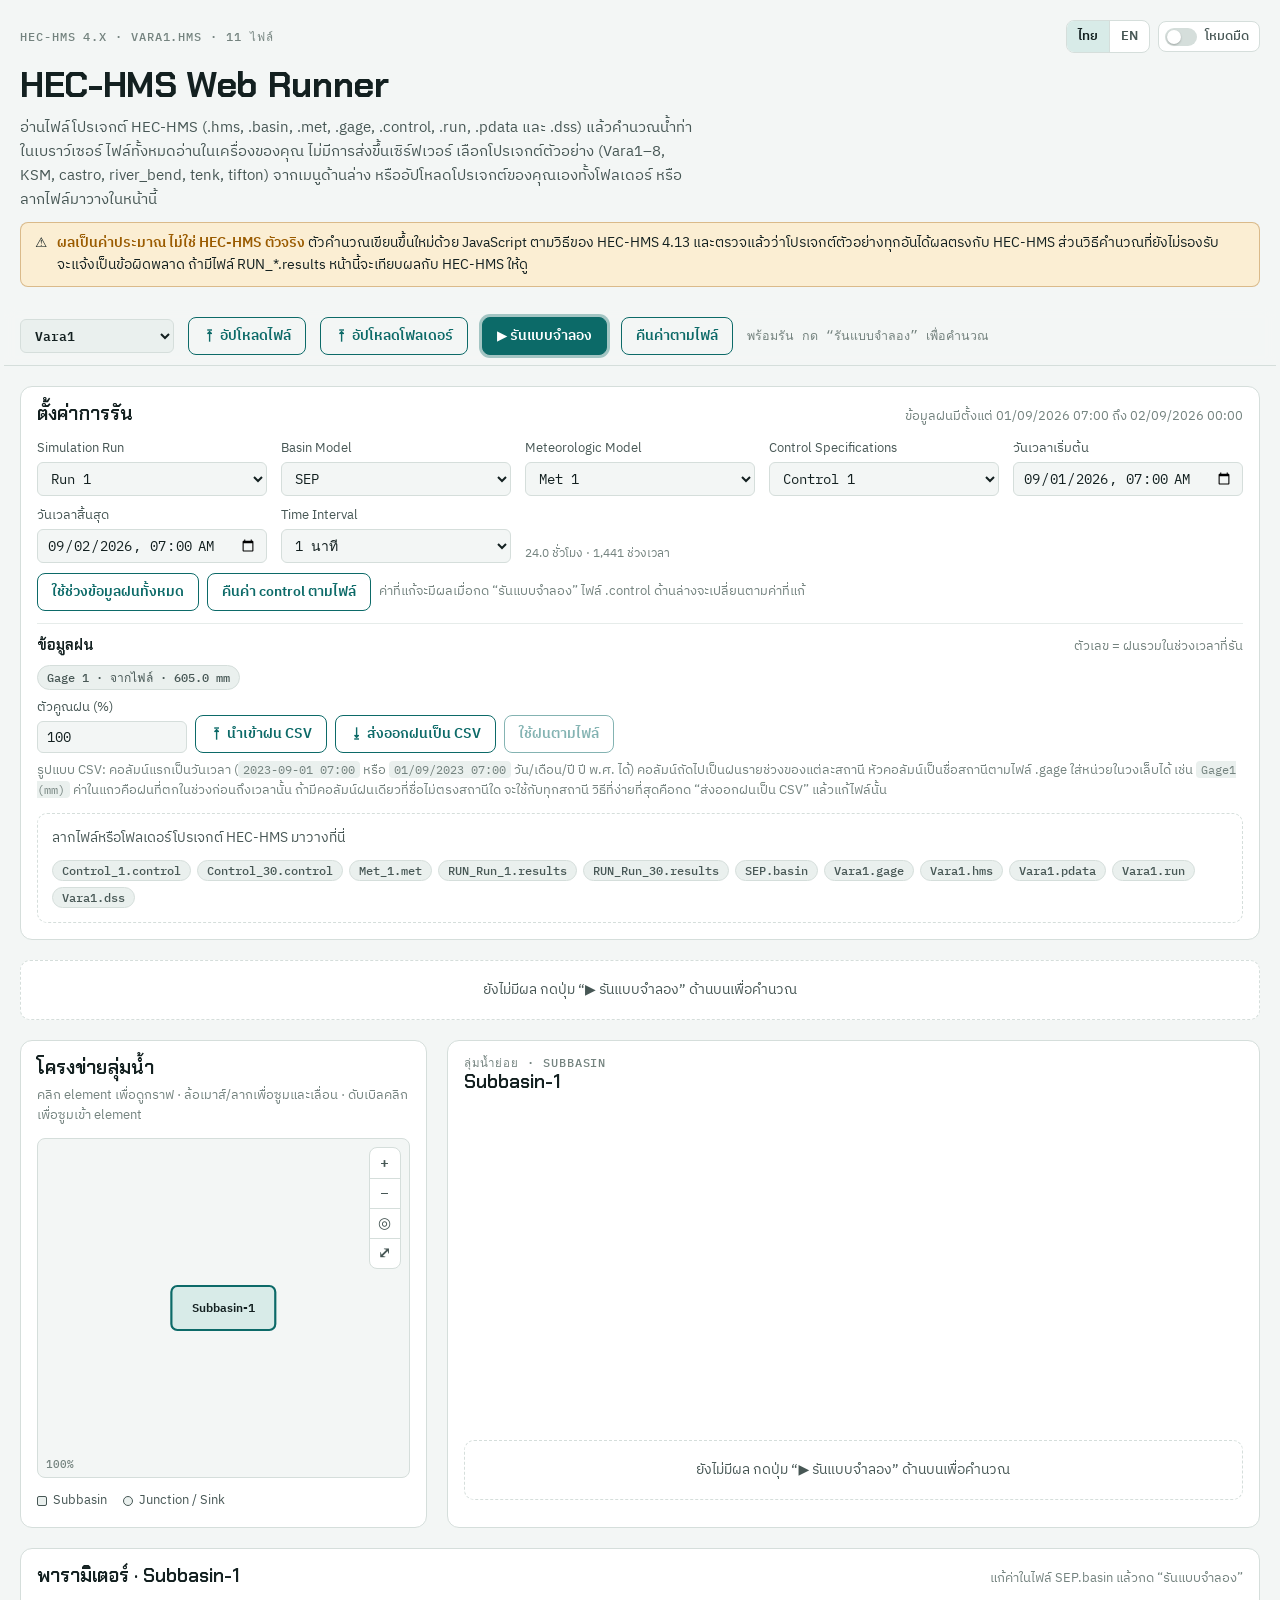
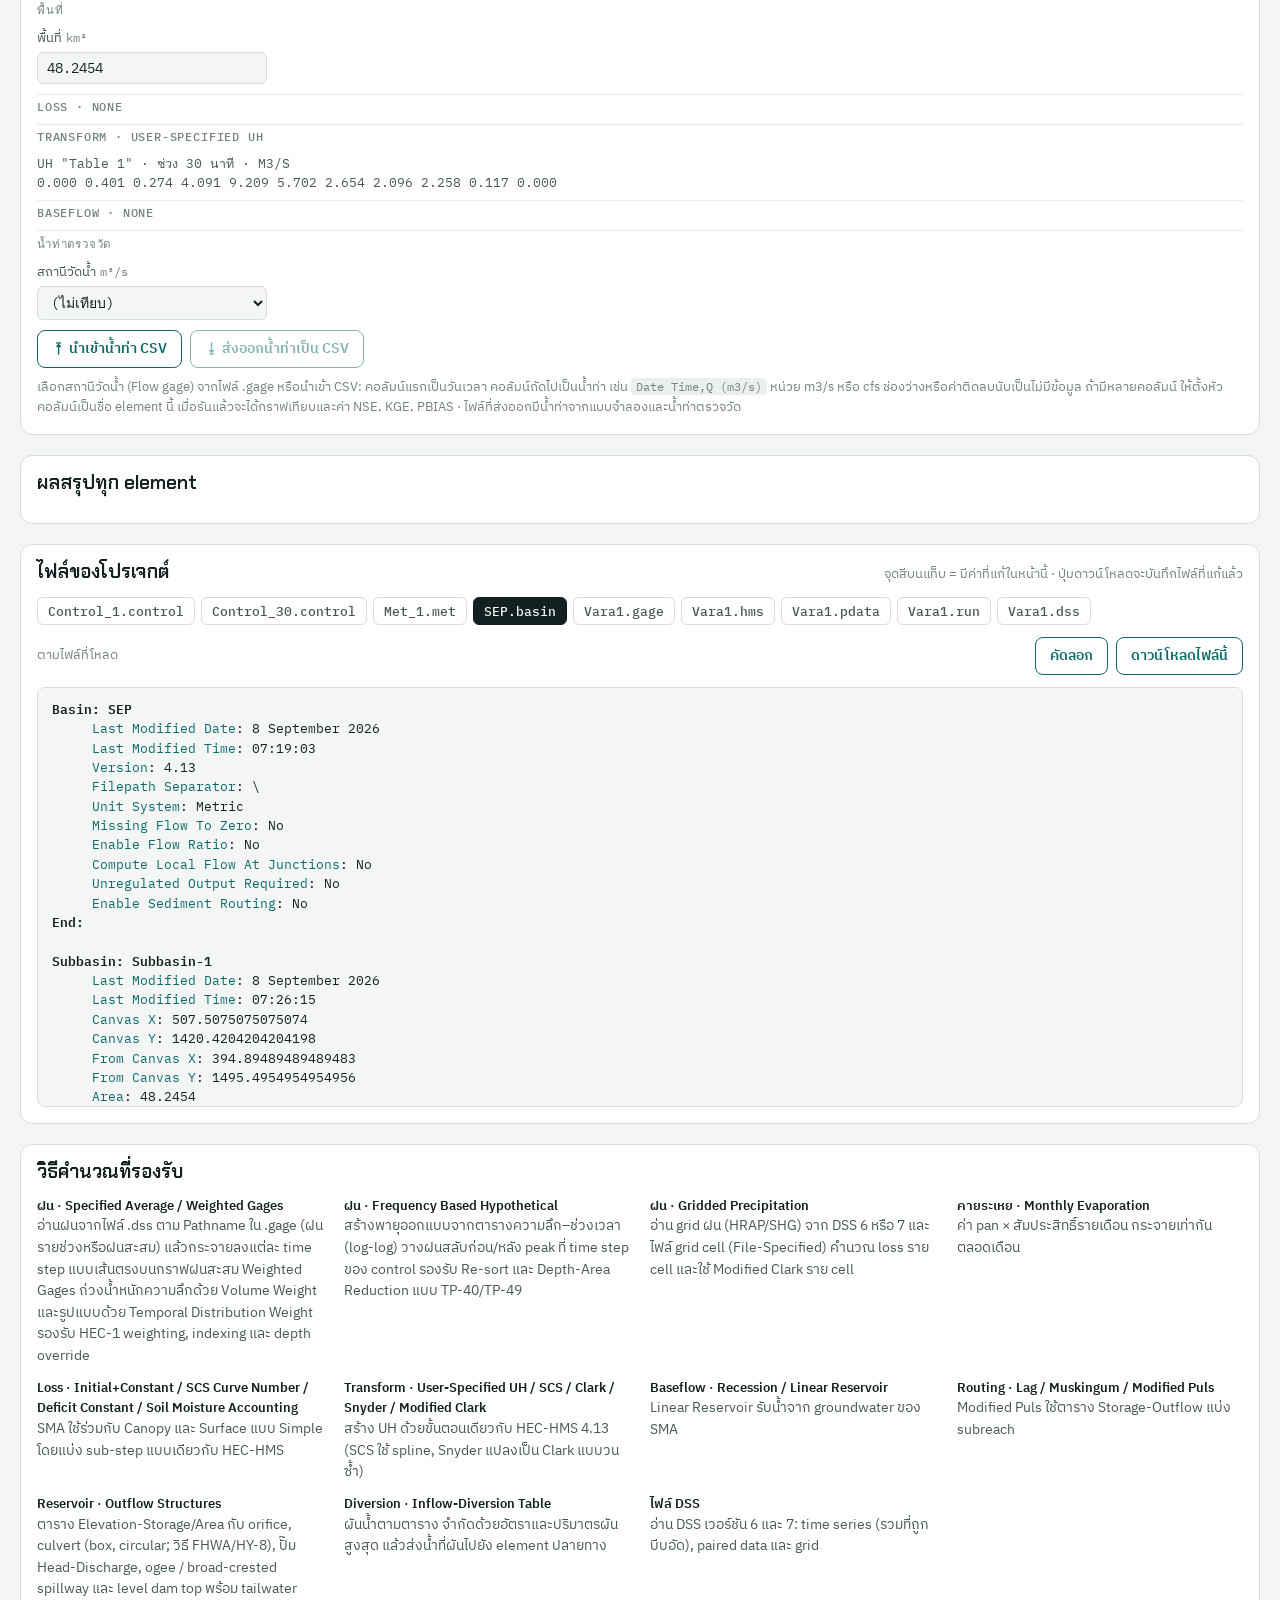
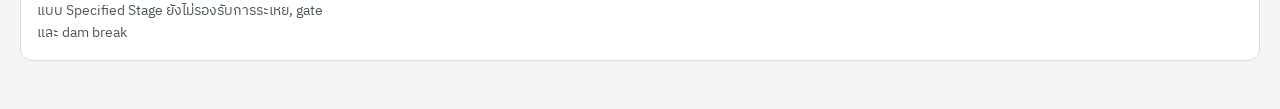
==== commit 77dd6591: "Import observed flow from CSV and choose the observed gage per element Observed flow group in the pa" ====
--- a/web/index.html
+++ b/web/index.html
@@ -119,7 +119,7 @@
 .rain .row-actions { align-items: end; }
 .rain-scale { width: 150px; }
 .chip.csv { background: var(--accent-soft); color: var(--accent); border-color: color-mix(in srgb, var(--accent) 35%, transparent); }
-.rain code { font: 12px var(--font-mono); background: var(--surface-2); padding: 1px 5px; border-radius: 4px; }
+.rain code, .params code { font: 12px var(--font-mono); background: var(--surface-2); padding: 1px 5px; border-radius: 4px; }
 
 .drop { border: 1.5px dashed var(--line); border-radius: 10px; padding: 14px; display: flex; flex-wrap: wrap; gap: 10px 16px; align-items: center; font-size: 13.5px; color: var(--ink-2); }
 .drop.over { border-color: var(--accent); background: var(--accent-soft); }
@@ -309,6 +309,7 @@
   <section class="panel" aria-labelledby="p-title">
     <div class="panel-head"><h2 id="p-title"></h2><span class="hint" id="p-hint"></span></div>
     <div class="params" id="params"></div>
+    <input type="file" id="obs-file" accept=".csv,.txt,text/csv" hidden>
   </section>
 
   <section class="panel" aria-labelledby="t-title">
@@ -436,6 +437,12 @@
       rainErrCols: (want) => `หัวคอลัมน์ไม่ตรงชื่อสถานีฝน ต้องเป็น: ${want}`,
       rainErrScale: 'ตัวคูณฝนต้องเป็นตัวเลข 0 ขึ้นไป',
       rainNoData: 'ไม่มีข้อมูลฝนให้ส่งออก',
+      obsTitle: 'น้ำท่าตรวจวัด', obsGage: 'สถานีวัดน้ำ', obsNone: '(ไม่เทียบ)',
+      obsImport: '⭱ นำเข้าน้ำท่า CSV', obsExport: '⭳ ส่งออกน้ำท่าเป็น CSV', obsClear: 'ลบน้ำท่าที่นำเข้า',
+      obsNoRun: 'กดรันแบบจำลองก่อน',
+      obsHint: 'เลือกสถานีวัดน้ำ (Flow gage) จากไฟล์ .gage หรือนำเข้า CSV: คอลัมน์แรกเป็นวันเวลา คอลัมน์ถัดไปเป็นน้ำท่า เช่น <code>Date Time,Q (m3/s)</code> หน่วย m3/s หรือ cfs ช่องว่างหรือค่าติดลบนับเป็นไม่มีข้อมูล ถ้ามีหลายคอลัมน์ ให้ตั้งหัวคอลัมน์เป็นชื่อ element นี้ เมื่อรันแล้วจะได้กราฟเทียบและค่า NSE, KGE, PBIAS · ไฟล์ที่ส่งออกมีน้ำท่าจากแบบจำลองและน้ำท่าตรวจวัด',
+      obsErrCols: (n) => `ไม่พบคอลัมน์น้ำท่า ถ้ามีหลายคอลัมน์ ให้ตั้งหัวคอลัมน์เป็น ${n}`,
+      obsLoaded: (n, c, a, b) => `นำเข้าน้ำท่า ${n} แถว จากคอลัมน์ "${c}" (${a} ถึง ${b}) กด “รันแบบจำลอง” เพื่อเทียบ`,
     },
     en: {
       darkMode: 'Dark mode',
@@ -529,6 +536,12 @@
       rainErrCols: (want) => `Column headers match no rain gage. Expected: ${want}`,
       rainErrScale: 'Rainfall factor must be a number of 0 or more',
       rainNoData: 'No rainfall data to export',
+      obsTitle: 'Observed flow', obsGage: 'Flow gage', obsNone: '(no comparison)',
+      obsImport: '⭱ Import flow CSV', obsExport: '⭳ Export flow CSV', obsClear: 'Remove imported flow',
+      obsNoRun: 'Run the model first',
+      obsHint: 'Pick a Flow gage from the .gage files, or import a CSV: date/time in the first column, then flow, e.g. <code>Date Time,Q (m3/s)</code>, in m3/s or cfs. Blank or negative values count as missing. With several columns, name the column after this element. After a run you get the comparison graph and NSE, KGE and PBIAS. The export holds simulated and observed flow.',
+      obsErrCols: (n) => `No flow column found. With several columns, name the column ${n}`,
+      obsLoaded: (n, c, a, b) => `Imported ${n} flow rows from column "${c}" (${a} to ${b}). Press “Run model” to compare.`,
     },
   };
   let LANG = store.get('hms-lang') === 'en' ? 'en' : 'th';
@@ -622,6 +635,8 @@
     for (const g of gageFiles()) Object.assign(gages, H.readGages(P.texts[g], getDss));
     // rainfall imported from CSV replaces the gage record; the factor scales every precip gage
     for (const [name, r] of Object.entries(P.rain || {})) gages[name] = { name, type: 'Precipitation', source: 'CSV', start: r.start, interval: r.interval, values: r.values.slice(), units: r.units, total: NaN };
+    // observed flow imported from CSV (missing values stay NaN, as gaps in a DSS record)
+    for (const [name, r] of Object.entries(P.flow || {})) gages[name] = { name, type: 'Flow', source: 'CSV', start: r.start, interval: r.interval, values: r.values.slice(), units: r.units };
     for (const g of Object.values(gages)) {
       if (!g.values || /^flow$/i.test(g.type)) continue;
       if (k !== 1) { g.values = g.values.map(v => v * k); g.total *= k; }
@@ -785,12 +800,14 @@
     if (m) { try { return H.parseDateTime(m[1], `${m[2]}:${m[3]}`); } catch (_) { return NaN; } }
     return NaN;
   }
-  function parseRainCsv(text, names, metric) {
+  // Time-series CSV: date/time column, then one value column per series; "Name (unit)" headers.
+  // unitOf(text) maps a unit in brackets to HMS units (or null when it is not a unit).
+  function readCsv(text, unitOf, defUnits) {
     const lines = text.replace(/^﻿/, '').split(/\r?\n/).filter(l => l.trim());
     if (lines.length < 3) throw new Error(t('rainErrRows'));
     const sep = [',', ';', '\t'].map(c => [c, lines[0].split(c).length]).sort((a, b) => b[1] - a[1])[0][0];
     const split = (l) => l.split(sep).map(c => c.trim().replace(/^"|"$/g, ''));
-    const head = split(lines[0]).slice(1).map(h => { const m = /^(.*?)\s*[\(\[]\s*(mm|in|inch|inches)\s*[\)\]]\s*$/i.exec(h); return { name: (m ? m[1] : h).trim(), units: m ? (/^mm$/i.test(m[2]) ? 'MM' : 'IN') : (metric ? 'MM' : 'IN') }; });
+    const head = split(lines[0]).slice(1).map((h, j) => { const m = /^(.*?)\s*[\(\[]\s*([^\)\]]+?)\s*[\)\]]\s*$/.exec(h), un = m && unitOf(m[2]); return { name: (un ? m[1] : h).trim(), units: un || defUnits, j }; });
     const rows = lines.slice(1).map(split);
     // d/m/y unless some row only makes sense as m/d/y
     const dayFirst = !rows.some(r => { const m = /^(\d{1,2})[-\/.](\d{1,2})[-\/.]\d{4}/.exec(r[0] || ''); return m && +m[2] > 12; });
@@ -799,21 +816,28 @@
     for (let i = 1; i < times.length; i++) { const d = times[i] - times[i - 1]; if (d <= 0) throw new Error(t('rainErrOrder', i + 2)); dt = Math.min(dt, d); }
     for (let i = 1; i < times.length; i++) if ((times[i] - times[0]) % dt) throw new Error(t('rainErrStep', i + 2));
     const n = (times[times.length - 1] - times[0]) / dt + 1;
-    let cols = head.map((h, j) => ({ ...h, j })).filter(h => names.includes(h.name));
+    // a value covers the interval ending at its time; rows left out of the file get `missing`
+    const series = (c, missing, keep) => {
+      const values = new Array(n).fill(missing);
+      rows.forEach((r, i) => { const s = String(r[c.j + 1] ?? '').replace(/,/g, ''), v = s.trim() === '' ? NaN : +s; values[(times[i] - times[0]) / dt] = keep(v); });
+      return { start: times[0] - dt, interval: dt / 60000, values, units: c.units };
+    };
+    return { head: head.filter(h => h.name), series, rows: rows.length, a: times[0], b: times[times.length - 1] };
+  }
+  const depthUnit = (s) => /^mm$/i.test(s) ? 'MM' : /^in(ch(es)?)?$/i.test(s) ? 'IN' : null;
+  const flowUnit = (s) => /^(m3\/?s|m³\/?s|cms|cumecs?)$/i.test(s.replace(/\s/g, '')) ? 'M3/S' : /^cfs$/i.test(s.trim()) ? 'CFS' : null;
+  function parseRainCsv(text, names, metric) {
+    const c = readCsv(text, depthUnit, metric ? 'MM' : 'IN');
+    let cols = c.head.filter(h => names.includes(h.name));
     let note = '';
     if (!cols.length) {
-      const data = head.map((h, j) => ({ ...h, j })).filter(h => h.name);
-      if (data.length !== 1) throw new Error(t('rainErrCols', names.join(', ')));
-      note = t('rainAllGages', data[0].name);
-      cols = names.map(name => ({ ...data[0], name }));
+      if (c.head.length !== 1) throw new Error(t('rainErrCols', names.join(', ')));
+      note = t('rainAllGages', c.head[0].name);
+      cols = names.map(name => ({ ...c.head[0], name }));
     }
     const out = {};
-    for (const c of cols) {
-      const values = new Array(n).fill(0);
-      rows.forEach((r, i) => { const v = parseFloat(String(r[c.j + 1] ?? '').replace(/,/g, '')); values[(times[i] - times[0]) / dt] = v > 0 ? v : 0; });
-      out[c.name] = { start: times[0] - dt, interval: dt / 60000, values, units: c.units };
-    }
-    return { out, rows: rows.length, note, a: times[0], b: times[times.length - 1] };
+    for (const h of cols) out[h.name] = c.series(h, 0, v => v > 0 ? v : 0);
+    return { out, rows: c.rows, note, a: c.a, b: c.b };
   }
   async function importRain(file) {
     if (!file || !S) return;
@@ -1276,7 +1300,7 @@
     },
     reservoir: [['Initial Elevation', L('ระดับน้ำเริ่มต้น', 'Initial elevation'), 'elev', null, null]],
     diversion: [['Maximum Diversion Flow', L('อัตราผันสูงสุด', 'Maximum diversion flow'), 'flow', 0, null], ['Maximum Diversion Volume', L('ปริมาตรผันสูงสุด', 'Maximum diversion volume'), 'kvol', 0, null]],
-    baseflow: { 'Recession': [['Initial Flow/Area Ratio', L('น้ำท่าเริ่มต้นต่อพื้นที่', 'Initial flow per area'), 'fpa', 0, null], ['Recession Factor', L('ค่าคงที่การลดลง', 'Recession constant'), 'perday', 0.01, 1], ['Threshold Flow To Peak Ratio', L('threshold ต่อ peak', 'Threshold ratio to peak'), '', 0.01, 1], ['Threshold Flow', L('threshold flow', 'Threshold flow'), 'flow', 0, null]] },
+    baseflow: { 'Recession': [['Initial Discharge', L('น้ำท่าเริ่มต้น', 'Initial discharge'), 'flow', 0, null], ['Initial Baseflow', L('น้ำท่าเริ่มต้น', 'Initial discharge'), 'flow', 0, null], ['Initial Flow/Area Ratio', L('น้ำท่าเริ่มต้นต่อพื้นที่', 'Initial flow per area'), 'fpa', 0, null], ['Recession Factor', L('ค่าคงที่การลดลง', 'Recession constant'), 'perday', 0.01, 1], ['Threshold Flow To Peak Ratio', L('threshold ต่อ peak', 'Threshold ratio to peak'), '', 0.01, 1], ['Threshold Flow', L('threshold flow', 'Threshold flow'), 'flow', 0, null]] },
     route: {
       'Muskingum': [['Muskingum K', L('เวลาเดินทาง K', 'Travel time K'), 'hr', 0.01, null], ['Muskingum x', L('ค่าถ่วง x', 'Weighting x'), '', 0, 0.5], ['Muskingum Steps', L('จำนวน subreach', 'Subreaches'), '', 1, 50]],
       'Lag': [['Lag', L('Lag time', 'Lag time'), 'min', 0, null]],
@@ -1301,7 +1325,7 @@
     } else if (blk.kind === 'Reach') groups.push([`Routing · ${p['Route'] || 'None'}`, PARAM_DEFS.route[p['Route']] || [], p['Route']]);
     else if (blk.kind === 'Reservoir') groups.push([`Reservoir · ${p['Route'] || ''}`, PARAM_DEFS.reservoir, 'reservoir']);
     else if (blk.kind === 'Diversion') groups.push([`Diversion · ${p['Diverter'] || ''}`, PARAM_DEFS.diversion, 'diversion']);
-    if (!groups.length) { $('params').innerHTML = `<p class="hint" style="grid-column:1/-1">${esc(t('noParams', blk.kind))}</p>`; return; }
+    if (!groups.length) { $('params').innerHTML = `<p class="hint" style="grid-column:1/-1">${esc(t('noParams', blk.kind))}</p>` + obsHtml(blk, u); return; }
     let pdata = null;
     try { pdata = loadInputs().pdata; } catch (_) {}
     let h = '';
@@ -1321,8 +1345,74 @@
           : `<div class="uh">${esc(t('uhMissing', p['Unit Hydrograph Name'] || ''))}</div>`;
       }
     }
-    $('params').innerHTML = h;
-  }
+    $('params').innerHTML = h + obsHtml(blk, u);
+  }
+  // observed flow: pick a Flow gage from the .gage files, or import one from CSV
+  function flowGageNames() {
+    const s = new Set();
+    for (const g of gageFiles()) for (const b of H.parseHms(P.texts[g])) if (b.kind === 'Gage' && /^flow$/i.test(b.props['Gage Type'] || '')) s.add(b.name);
+    for (const n of Object.keys(P.flow || {})) s.add(n);
+    return [...s];
+  }
+  function obsHtml(blk, u) {
+    const cur = blk.props['Observed Hydrograph Gage'] || '', orig = JSON.parse(S.original)[S.blocks.indexOf(blk)]['Observed Hydrograph Gage'] || '';
+    const names = flowGageNames(); if (cur && !names.includes(cur)) names.push(cur);
+    const csv = !!(P.flow && P.flow[cur]), hasOut = !!(OUT && OUT.results[selected]);
+    return `<div class="group-title">${esc(t('obsTitle'))}</div>`
+      + `<div class="field"><label for="obs-gage">${esc(t('obsGage'))}<span class="u">${esc(u.flow)}</span></label><select id="obs-gage" class="${cur !== orig ? 'changed' : ''}"><option value="">${esc(t('obsNone'))}</option>${names.map(n => `<option${n === cur ? ' selected' : ''}>${esc(n)}</option>`).join('')}</select></div>`
+      + `<div class="row-actions" style="align-self:end"><button class="btn ghost" id="obs-import">${esc(t('obsImport'))}</button><button class="btn ghost" id="obs-export"${hasOut ? '' : ` disabled title="${esc(t('obsNoRun'))}"`}>${esc(t('obsExport'))}</button>${csv ? `<button class="btn ghost" id="obs-clear">${esc(t('obsClear'))}</button>` : ''}</div>`
+      + `<p class="hint" style="grid-column:1/-1">${t('obsHint')}</p>`;
+  }
+  function setObserved(blk, name) {
+    const k = 'Observed Hydrograph Gage';
+    if (name) { if (!(k in blk.props)) blk.order.push(k); blk.props[k] = name; }
+    else { delete blk.props[k]; blk.order = blk.order.filter(x => x !== k); }
+  }
+  const selBlock = () => S.blocks.find(b => b.name === selected && b.kind !== 'Basin');
+  async function importFlow(file) {
+    if (!file || !S || !selected) return;
+    try {
+      const blk = selBlock(), cur = blk.props['Observed Hydrograph Gage'] || '';
+      const c = readCsv(await file.text(), flowUnit, curBasin().units.metric ? 'M3/S' : 'CFS');
+      const col = c.head.find(h => h.name === selected || (cur && h.name === cur)) || (c.head.length === 1 ? c.head[0] : null);
+      if (!col) throw new Error(t('obsErrCols', [selected, cur].filter(Boolean).join(' / ')));
+      const name = `${selected} (CSV)`;
+      P.flow = { ...(P.flow || {}), [name]: c.series(col, NaN, v => v >= 0 ? v : NaN) };
+      setObserved(blk, name);
+      showError(null);
+      renderParams(); markChanged();
+      $('runlog').innerHTML = `<span class="pend">● ${esc(t('obsLoaded', c.rows.toLocaleString(), col.name, H.fmtDateTime(c.a), H.fmtDateTime(c.b)))}</span>`;
+    } catch (e) { showError(e.message); }
+  }
+  function exportFlow() {
+    const r = OUT && OUT.results[selected]; if (!r) return;
+    const unit = OUT.u.metric ? 'm3/s' : 'cfs', ob = r.observed && r.observed.values ? r.observed : null;
+    const cell = (s) => /[",;\n]/.test(s) ? `"${s.replace(/"/g, '""')}"` : s, num = (v) => isFinite(v) ? String(+v.toFixed(4)) : '';
+    let csv = ['Date Time', `${selected} simulated (${unit})`, ...(ob ? [`${ob.gage} (${unit})`] : [])].map(cell).join(',') + '\r\n';
+    OUT.times.forEach((tm, i) => { csv += [new Date(tm).toISOString().slice(0, 16).replace('T', ' '), num(r.outflow[i]), ...(ob ? [num(ob.values[i])] : [])].join(',') + '\r\n'; });
+    const a = document.createElement('a');
+    a.href = URL.createObjectURL(new Blob(['﻿' + csv], { type: 'text/csv' }));
+    a.download = `flow_${selected.replace(/[^\w฀-๿-]+/g, '_')}.csv`;
+    a.click();
+    setTimeout(() => URL.revokeObjectURL(a.href), 1000);
+  }
+  $('params').addEventListener('change', (ev) => {
+    if (ev.target.id !== 'obs-gage') return;
+    setObserved(selBlock(), ev.target.value);
+    renderParams(); markChanged();
+  });
+  $('params').addEventListener('click', (ev) => {
+    const id = ev.target.id;
+    if (id === 'obs-import') $('obs-file').click();
+    else if (id === 'obs-export') exportFlow();
+    else if (id === 'obs-clear') {
+      const blk = selBlock(), cur = blk.props['Observed Hydrograph Gage'];
+      delete P.flow[cur];
+      setObserved(blk, JSON.parse(S.original)[S.blocks.indexOf(blk)]['Observed Hydrograph Gage'] || '');
+      renderParams(); markChanged();
+    }
+  });
+  $('obs-file').addEventListener('change', (e) => { importFlow(e.target.files[0]); e.target.value = ''; });
   $('params').addEventListener('input', (ev) => {
     const inp = ev.target; if (!inp.dataset.key) return;
     const v = parseFloat(inp.value), min = parseFloat(inp.dataset.min), max = inp.dataset.max === '' ? Infinity : parseFloat(inp.dataset.max);
@@ -1405,7 +1495,7 @@
     if (!S) return;
     S.blocks = H.parseHms(P.texts[S.basinFile]);
     if (S.controlFile) S.ctlBlocks = H.parseHms(P.texts[S.controlFile]);
-    P.rain = {}; P.rainScale = 1;
+    P.rain = {}; P.rainScale = 1; P.flow = {};
     renderControlFields(); renderParams(); renderNet(); markChanged();
     $('runlog').innerHTML += ` · ${esc(t('resetDone'))}`;
   });
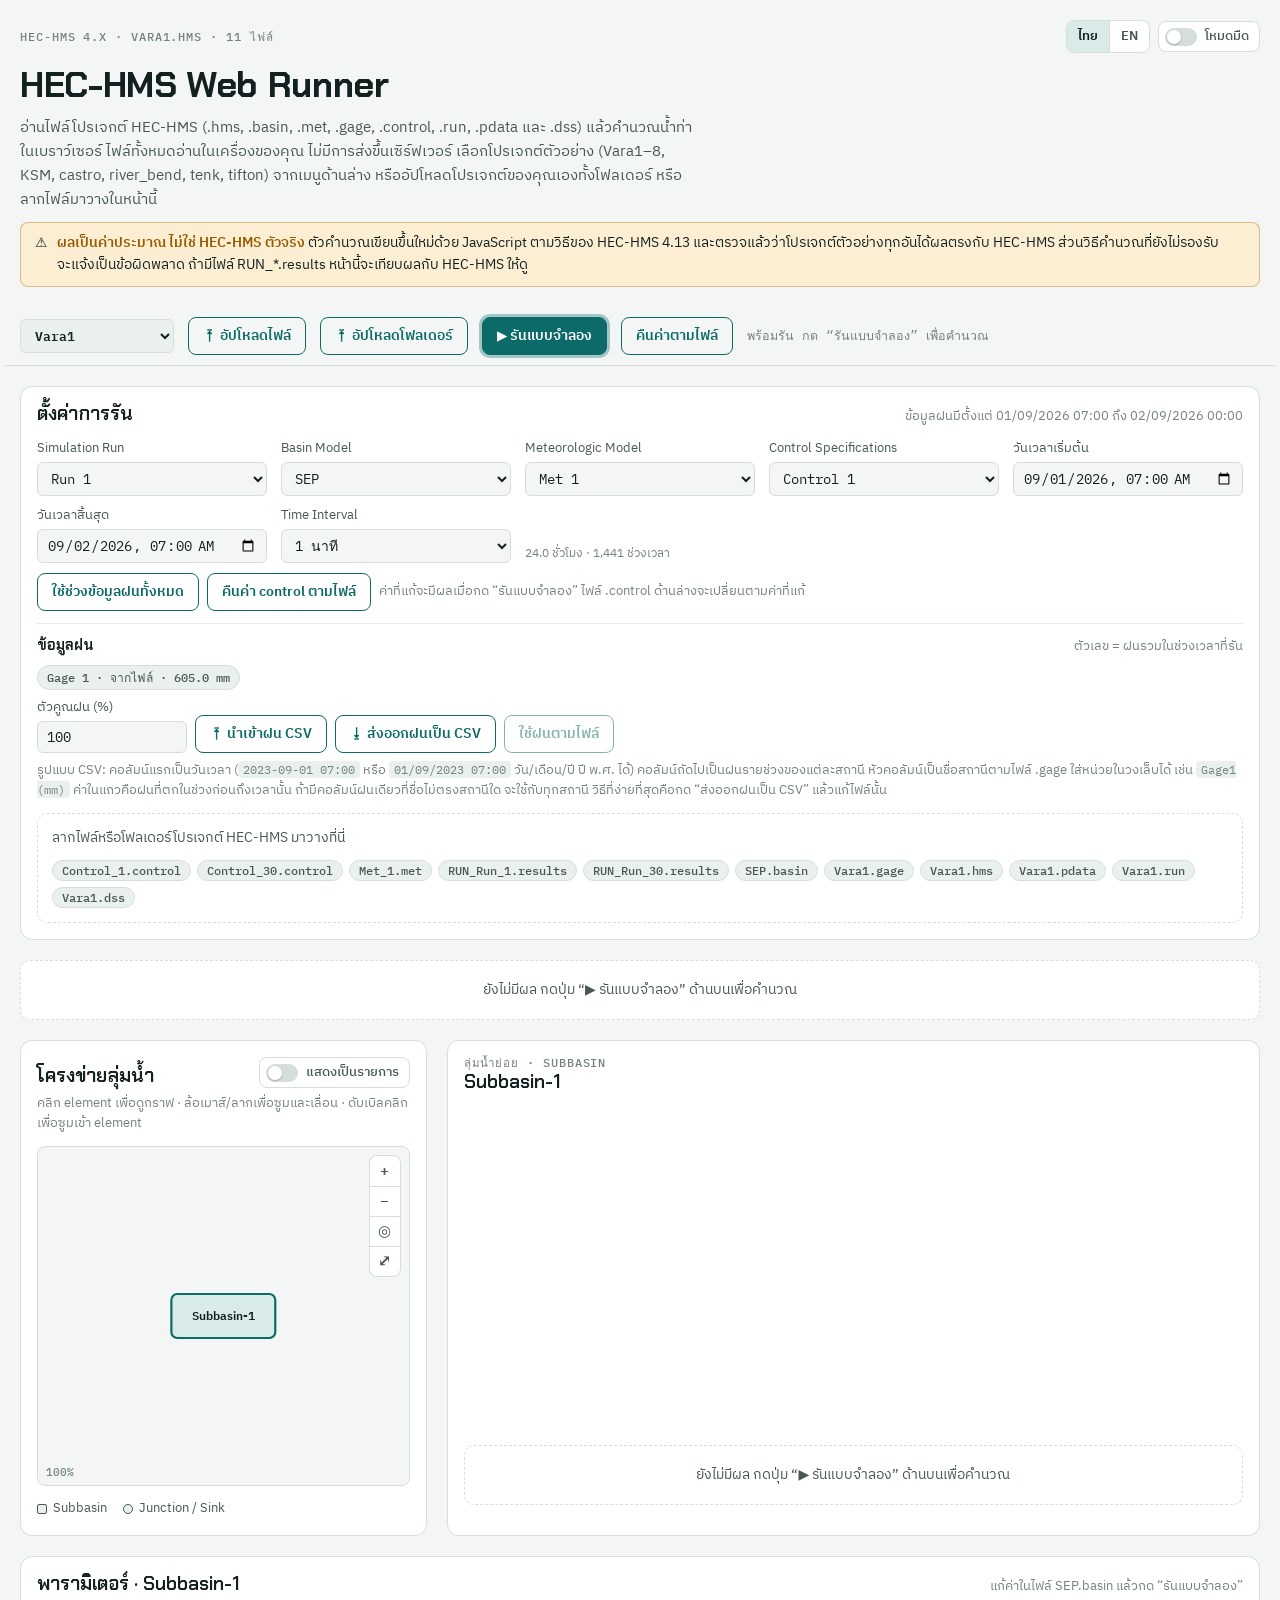
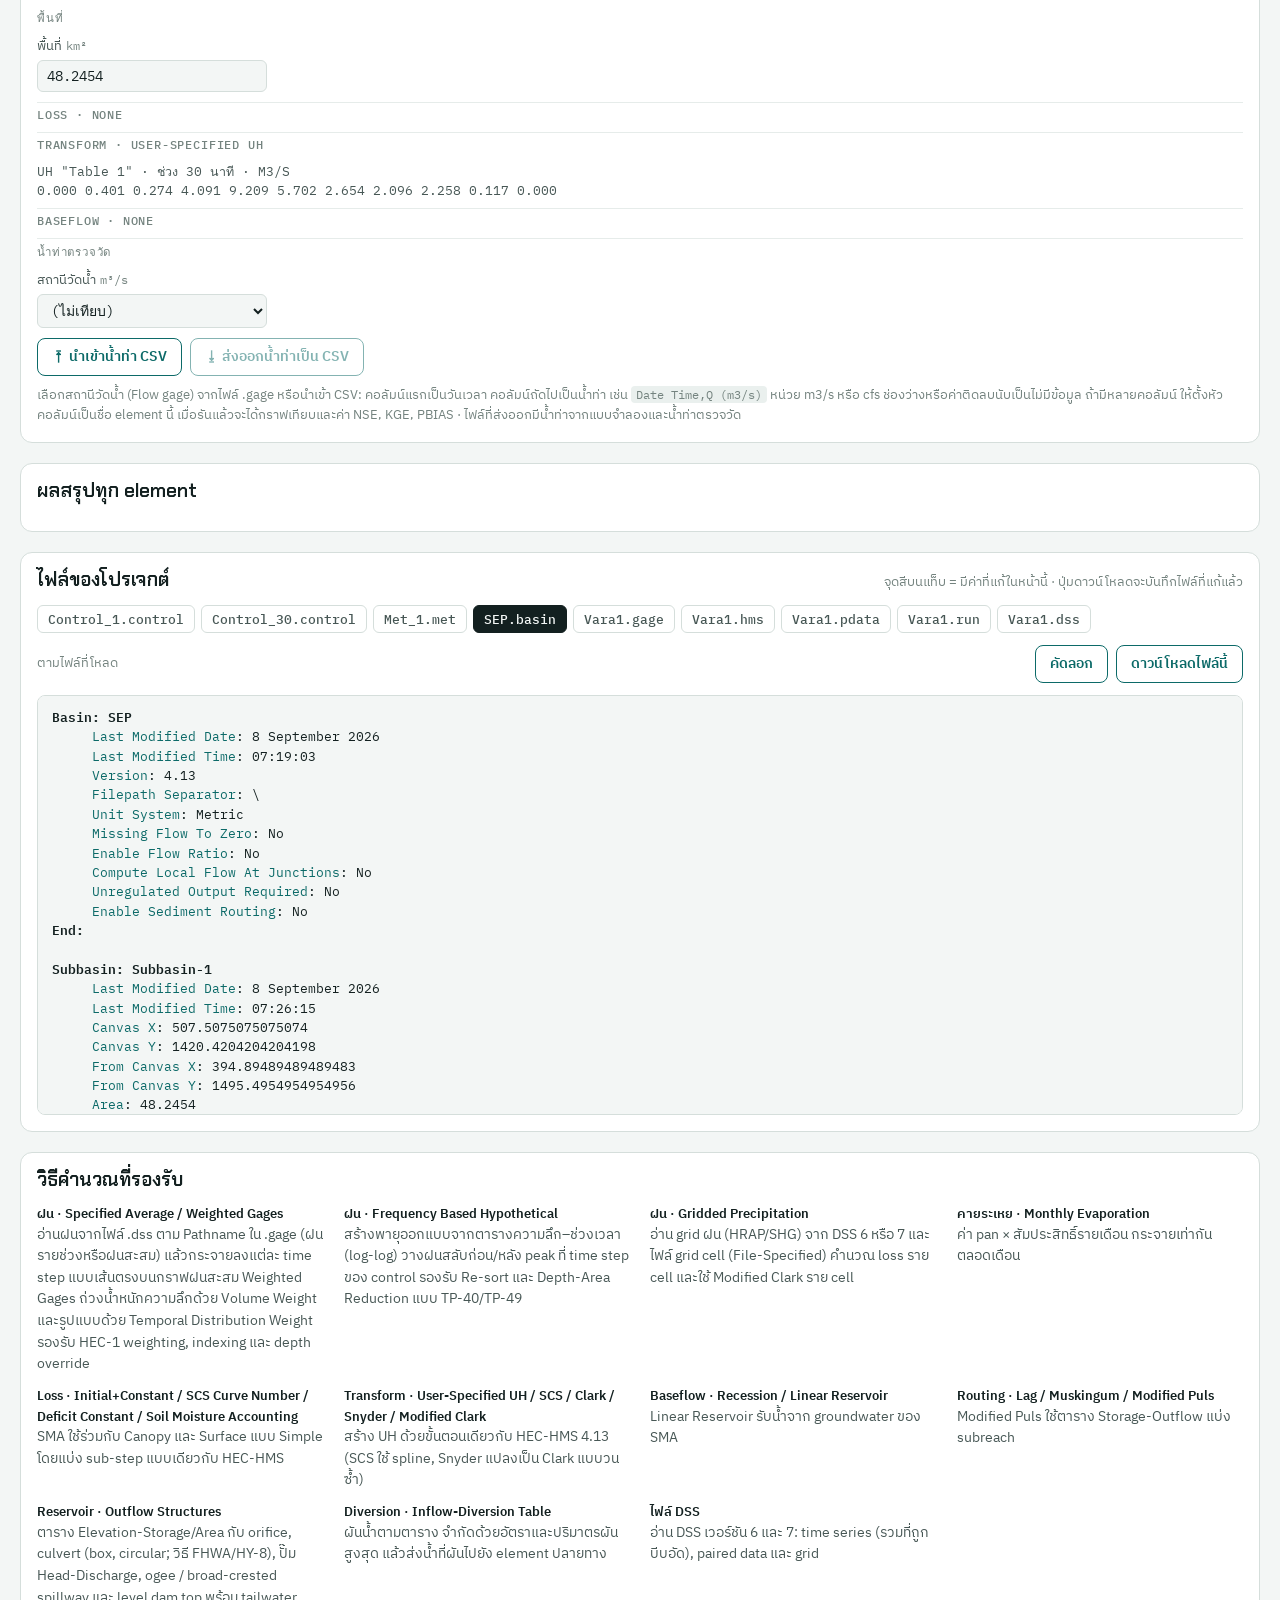
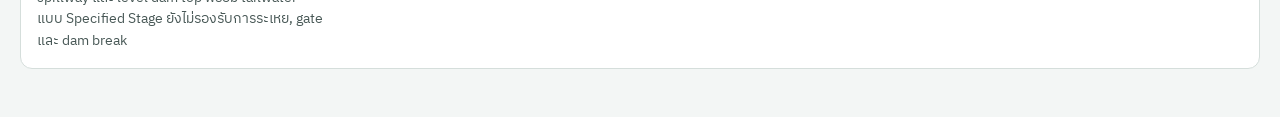
==== commit afd30d84: "Add a list view to the network panel with search, kind filter and sort A switch in the network panel" ====
--- a/web/index.html
+++ b/web/index.html
@@ -11,199 +11,7 @@
 <link rel="preconnect" href="https://fonts.googleapis.com">
 <link rel="preconnect" href="https://fonts.gstatic.com" crossorigin>
 <link rel="stylesheet" href="https://fonts.googleapis.com/css2?family=Chakra+Petch:wght@500;600;700&family=IBM+Plex+Sans+Thai:wght@400;500;600&family=IBM+Plex+Mono:wght@400;500&display=swap">
-<style>
-:root {
-  color-scheme: light;
-  --bg: #f3f6f5; --surface: #ffffff; --surface-2: #eaf0ee;
-  --ink: #132020; --ink-2: #475755; --muted: #74837f;
-  --line: #d5dedb; --grid: #e6ecea;
-  --accent: #0c6a68; --accent-ink: #ffffff; --accent-soft: #d8ebe8;
-  --s-out: #2a78d6; --s-ref: #eb6834; --s-inflow: #8a9895; --s-base: #1d7440;
-  --precip: #b4c4c1; --excess: #2a78d6;
-  --warn: #9a5b00; --warn-soft: #fbeed3; --bad: #b83433; --good: #1d7440;
-  --font-display: "Chakra Petch", "IBM Plex Sans Thai", system-ui, sans-serif;
-  --font-body: "IBM Plex Sans Thai", "Leelawadee UI", "Tahoma", system-ui, sans-serif;
-  --font-mono: "IBM Plex Mono", ui-monospace, "Consolas", monospace;
-}
-@media (prefers-color-scheme: dark) {
-  :root:not([data-theme="light"]) {
-    color-scheme: dark;
-    --bg: #0e1413; --surface: #151d1c; --surface-2: #1b2524;
-    --ink: #e6eeec; --ink-2: #b1c0bd; --muted: #7d8d8a;
-    --line: #2a3634; --grid: #212b2a;
-    --accent: #52b5ae; --accent-ink: #0b1312; --accent-soft: #1b3230;
-    --s-out: #3987e5; --s-ref: #d95926; --s-inflow: #7d8d8a; --s-base: #5cc28a;
-    --precip: #3f5350; --excess: #3987e5;
-    --warn: #e0a54a; --warn-soft: #33280f; --bad: #e66767; --good: #5cc28a;
-  }
-}
-:root[data-theme="dark"] {
-  color-scheme: dark;
-  --bg: #0e1413; --surface: #151d1c; --surface-2: #1b2524;
-  --ink: #e6eeec; --ink-2: #b1c0bd; --muted: #7d8d8a;
-  --line: #2a3634; --grid: #212b2a;
-  --accent: #52b5ae; --accent-ink: #0b1312; --accent-soft: #1b3230;
-  --s-out: #3987e5; --s-ref: #d95926; --s-inflow: #7d8d8a; --s-base: #5cc28a;
-  --precip: #3f5350; --excess: #3987e5;
-  --warn: #e0a54a; --warn-soft: #33280f; --bad: #e66767; --good: #5cc28a;
-}
-* { box-sizing: border-box; }
-body { margin: 0; background: var(--bg); color: var(--ink); font: 15px/1.6 var(--font-body); padding-inline: 16px; padding-block: 0 48px; }
-.wrap { max-width: 1240px; margin: 0 auto; display: grid; gap: 20px; }
-h1, h2, h3 { font-family: var(--font-display); text-wrap: balance; margin: 0; line-height: 1.2; }
-h1 { font-size: clamp(26px, 4vw, 36px); font-weight: 700; letter-spacing: -0.01em; }
-h2 { font-size: 19px; font-weight: 600; }
-p { margin: 0; }
-.mono, code, pre { font-family: var(--font-mono); }
-.num { font-variant-numeric: tabular-nums; }
-.eyebrow { font: 500 11.5px/1 var(--font-mono); letter-spacing: 0.08em; text-transform: uppercase; color: var(--muted); }
-
-header.top { padding-block: 20px 0; display: grid; gap: 10px; }
-.toprow { display: flex; flex-wrap: wrap; gap: 10px; align-items: center; justify-content: space-between; }
-.prefs { display: flex; gap: 8px; align-items: center; }
-.seg { display: inline-flex; border: 1px solid var(--line); border-radius: 8px; overflow: hidden; background: var(--surface); }
-.seg button { font: 600 12.5px var(--font-body); border: 0; background: transparent; color: var(--ink-2); padding: 5px 11px; cursor: pointer; }
-.seg button + button { border-left: 1px solid var(--line); }
-.seg button[aria-pressed="true"] { background: var(--accent-soft); color: var(--ink); }
-.switch { display: inline-flex; align-items: center; gap: 8px; font: 500 12.5px var(--font-body); color: var(--ink-2); background: var(--surface); border: 1px solid var(--line); border-radius: 8px; padding: 4px 10px 4px 6px; cursor: pointer; }
-.switch .track { width: 32px; height: 18px; border-radius: 99px; background: var(--line); position: relative; transition: background .15s; flex: none; }
-.switch .track::after { content: ""; position: absolute; top: 2px; left: 2px; width: 14px; height: 14px; border-radius: 50%; background: var(--surface); box-shadow: 0 1px 2px rgba(0,0,0,.25); transition: transform .15s; }
-.switch[aria-checked="true"] .track { background: var(--accent); }
-.switch[aria-checked="true"] .track::after { transform: translateX(14px); }
-.lede { color: var(--ink-2); max-width: 75ch; }
-.notice { display: flex; gap: 10px; align-items: flex-start; background: var(--warn-soft); color: var(--ink); border: 1px solid color-mix(in srgb, var(--warn) 35%, transparent); border-radius: 8px; padding: 10px 14px; font-size: 13.5px; }
-.notice b { color: var(--warn); font-weight: 600; }
-.notice.err { background: color-mix(in srgb, var(--bad) 12%, var(--surface)); border-color: color-mix(in srgb, var(--bad) 40%, transparent); }
-.notice.err b { color: var(--bad); }
-
-.runbar { position: sticky; top: 0; z-index: 5; background: color-mix(in srgb, var(--bg) 92%, transparent); backdrop-filter: blur(6px); border-bottom: 1px solid var(--line); margin-inline: -16px; padding: 10px 16px; }
-.runbar-inner { display: flex; flex-wrap: wrap; gap: 10px 14px; align-items: center; }
-.btn { font: 600 13.5px var(--font-body); border: 1px solid var(--accent); background: var(--accent); color: var(--accent-ink); padding: 7px 14px; border-radius: 8px; cursor: pointer; display: inline-flex; gap: 6px; align-items: center; }
-.btn.ghost { background: transparent; color: var(--accent); }
-.btn:disabled { opacity: .5; cursor: default; }
-.btn.attn { box-shadow: 0 0 0 3px color-mix(in srgb, var(--accent) 35%, transparent); }
-.btn:focus-visible, input:focus-visible, select:focus-visible, .tab:focus-visible, tr[tabindex]:focus-visible, .node:focus-visible, .seg button:focus-visible, .switch:focus-visible { outline: 2px solid var(--accent); outline-offset: 2px; }
-.runlog { font: 12.5px var(--font-mono); color: var(--muted); }
-.runlog .ok { color: var(--good); } .runlog .bad { color: var(--bad); } .runlog .pend { color: var(--warn); }
-.proj { font: 600 13px var(--font-mono); padding: 4px 10px; border-radius: 6px; background: var(--surface-2); color: var(--ink); border: 1px solid var(--line); max-width: 100%; }
-
-.kpis { display: grid; grid-template-columns: repeat(auto-fit, minmax(210px, 1fr)); gap: 12px; }
-.kpi { background: var(--surface); border: 1px solid var(--line); border-radius: 10px; padding: 14px 16px; display: grid; gap: 4px; align-content: start; }
-.kpi .v { font: 600 26px/1.1 var(--font-display); font-variant-numeric: tabular-nums; }
-.kpi .v small { font: 500 13px var(--font-body); color: var(--muted); margin-left: 4px; }
-.kpi .s { font-size: 13px; color: var(--ink-2); }
-.kpis.stale .kpi { opacity: .55; }
-.empty { background: var(--surface); border: 1.5px dashed var(--line); border-radius: 10px; padding: 18px; text-align: center; color: var(--ink-2); font-size: 14px; grid-column: 1 / -1; }
-.up { color: var(--bad); } .down { color: var(--good); }
-
-.main { display: grid; grid-template-columns: minmax(0, 4fr) minmax(0, 8fr); gap: 20px; align-items: stretch; }
-.net-panel { grid-template-rows: auto minmax(0, 1fr) auto; }
-.main.net-big { grid-template-columns: minmax(0, 7fr) minmax(0, 5fr); }
-.main.net-big .net-box { min-height: min(75vh, 820px); }
-@media (max-width: 900px) { .main, .main.net-big { grid-template-columns: 1fr; } }
-.panel { background: var(--surface); border: 1px solid var(--line); border-radius: 12px; padding: 16px; display: grid; gap: 12px; min-width: 0; }
-.panel-head { display: flex; flex-wrap: wrap; gap: 6px 12px; align-items: baseline; justify-content: space-between; }
-.hint { font-size: 12.5px; color: var(--muted); }
-
-.setup { display: grid; grid-template-columns: repeat(auto-fill, minmax(200px, 1fr)); gap: 10px 14px; align-items: end; }
-.field { display: grid; gap: 3px; min-width: 0; }
-.field label { font-size: 12.5px; color: var(--ink-2); }
-.field label .u { color: var(--muted); font-family: var(--font-mono); font-size: 11.5px; margin-left: 4px; }
-.field input, .field select { font: 14px var(--font-mono); padding: 6px 9px; border: 1px solid var(--line); border-radius: 6px; background: var(--bg); color: var(--ink); width: 100%; min-width: 0; }
-.field input.changed, .field select.changed { border-color: var(--accent); background: var(--accent-soft); }
-.field input[aria-invalid="true"] { border-color: var(--bad); }
-.field .note { font-size: 11.5px; color: var(--muted); }
-.row-actions { display: flex; flex-wrap: wrap; gap: 8px; grid-column: 1 / -1; align-items: center; }
-.rain { display: grid; gap: 8px; border-top: 1px solid var(--grid); padding-top: 12px; }
-.rain h3 { font-size: 15px; font-weight: 600; }
-.rain .row-actions { align-items: end; }
-.rain-scale { width: 150px; }
-.chip.csv { background: var(--accent-soft); color: var(--accent); border-color: color-mix(in srgb, var(--accent) 35%, transparent); }
-.rain code, .params code { font: 12px var(--font-mono); background: var(--surface-2); padding: 1px 5px; border-radius: 4px; }
-
-.drop { border: 1.5px dashed var(--line); border-radius: 10px; padding: 14px; display: flex; flex-wrap: wrap; gap: 10px 16px; align-items: center; font-size: 13.5px; color: var(--ink-2); }
-.drop.over { border-color: var(--accent); background: var(--accent-soft); }
-.filelist, .chips { display: flex; flex-wrap: wrap; gap: 6px; }
-.chip { font: 500 12px var(--font-body); padding: 2px 9px; border-radius: 99px; background: var(--surface-2); color: var(--ink-2); border: 1px solid var(--line); }
-.chip.mono { font-family: var(--font-mono); }
-.chip.warn { background: var(--warn-soft); color: var(--warn); border-color: color-mix(in srgb, var(--warn) 35%, transparent); }
-.chip.missing { color: var(--bad); border-color: color-mix(in srgb, var(--bad) 40%, transparent); }
-
-.net-box { position: relative; min-height: 340px; border: 1px solid var(--line); border-radius: 8px; background: var(--bg); overflow: hidden; }
-#net { position: absolute; inset: 0; width: 100%; height: 100%; display: block; touch-action: none; cursor: grab; user-select: none; }
-#net.drag { cursor: grabbing; }
-.zoom-ctl { position: absolute; top: 8px; right: 8px; display: flex; flex-direction: column; border: 1px solid var(--line); border-radius: 8px; overflow: hidden; background: var(--surface); }
-.zoom-ctl button { font: 600 15px/1 var(--font-body); width: 30px; height: 30px; border: 0; background: transparent; color: var(--ink-2); cursor: pointer; padding: 0; }
-.zoom-ctl button + button { border-top: 1px solid var(--line); }
-.zoom-ctl button:hover { color: var(--accent); background: var(--accent-soft); }
-.zoom-ctl button:focus-visible { outline: 2px solid var(--accent); outline-offset: -2px; }
-.zoom-lvl { position: absolute; left: 8px; bottom: 6px; font: 500 11px var(--font-mono); color: var(--muted); pointer-events: none; }
-#net .link { stroke: var(--line); stroke-width: 2.5; fill: none; }
-#net .link.div { stroke-dasharray: 6 5; }
-#net .node { cursor: pointer; }
-#net .node .shape { fill: var(--surface-2); stroke: var(--ink-2); stroke-width: 1.2; }
-#net .node:hover .shape { stroke: var(--accent); }
-#net .node.sel .shape { fill: var(--accent-soft); stroke: var(--accent); stroke-width: 2.2; }
-#net .lbl { font: 600 12px var(--font-body); fill: var(--ink); }
-#net .pk { font: 500 11px var(--font-mono); fill: var(--ink-2); }
-
-.chart-box { position: relative; }
-.chart-box svg { display: block; width: 100%; height: auto; overflow: visible; }
-.axis text { font: 11px var(--font-mono); fill: var(--muted); }
-.axis line.g { stroke: var(--grid); stroke-width: 1; }
-.axis line.base { stroke: var(--ink-2); stroke-width: 1; }
-.axis .ttl { font: 500 11px var(--font-body); fill: var(--muted); }
-.legend { display: flex; flex-wrap: wrap; gap: 6px 16px; font-size: 13px; color: var(--ink-2); }
-.legend span { display: inline-flex; align-items: center; gap: 6px; }
-.swatch { width: 10px; height: 10px; border-radius: 2px; display: inline-block; flex: none; }
-.lkey { width: 16px; height: 0; border-top: 2px solid; display: inline-block; }
-.lkey.dash { border-top-style: dashed; }
-.fit { display: grid; gap: 8px; border-top: 1px solid var(--line); padding-top: 12px; }
-.fit-head { display: flex; flex-wrap: wrap; align-items: baseline; gap: 4px 12px; }
-.fit-head h3 { font-size: 15px; font-weight: 600; }
-.fit-grid { display: grid; grid-template-columns: repeat(auto-fill, minmax(150px, 1fr)); gap: 8px; }
-.fit-grid > div { background: var(--surface-2); border-radius: 8px; padding: 8px 10px; display: grid; gap: 1px; align-content: start; }
-.fit-grid .k { font-size: 12px; color: var(--ink-2); }
-.fit-grid .v { font: 600 17px/1.3 var(--font-mono); font-variant-numeric: tabular-nums; }
-.fit-grid .v small { font: 500 11.5px var(--font-body); color: var(--muted); margin-left: 3px; }
-.fit-grid .h { font: 11.5px var(--font-mono); color: var(--s-ref); }
-.tip { position: absolute; pointer-events: none; background: var(--surface); border: 1px solid var(--line); border-radius: 8px; padding: 8px 10px; font-size: 12.5px; box-shadow: 0 6px 20px rgba(0,0,0,.12); min-width: 190px; display: grid; gap: 3px; z-index: 3; }
-.tip .t { font: 600 12px var(--font-mono); color: var(--ink); }
-.tip .r { display: flex; justify-content: space-between; gap: 14px; color: var(--ink-2); }
-.tip .r b { font: 500 12px var(--font-mono); color: var(--ink); }
-
-.params { display: grid; grid-template-columns: repeat(auto-fill, minmax(200px, 1fr)); gap: 10px 14px; }
-.group-title { grid-column: 1 / -1; font: 500 11.5px var(--font-mono); letter-spacing: .07em; text-transform: uppercase; color: var(--muted); padding-top: 4px; border-top: 1px solid var(--grid); }
-.group-title:first-child { border-top: 0; padding-top: 0; }
-.uh { grid-column: 1 / -1; font: 12.5px var(--font-mono); color: var(--ink-2); overflow-x: auto; white-space: nowrap; }
-
-.tbl-wrap { overflow-x: auto; }
-table { border-collapse: collapse; width: 100%; font-size: 13.5px; min-width: 760px; }
-th, td { padding: 7px 10px; text-align: right; border-bottom: 1px solid var(--grid); white-space: nowrap; }
-th { font: 500 11.5px var(--font-body); color: var(--muted); vertical-align: bottom; }
-th:first-child, td:first-child, th:nth-child(2), td:nth-child(2) { text-align: left; }
-td { font-family: var(--font-mono); font-variant-numeric: tabular-nums; }
-td:first-child { font-family: var(--font-body); font-weight: 500; }
-td:nth-child(2) { font-family: var(--font-body); color: var(--muted); }
-tbody tr { cursor: pointer; }
-tbody tr:hover { background: var(--surface-2); }
-tbody tr.sel { background: var(--accent-soft); }
-.sep { border-left: 1px solid var(--line); }
-.err-lo { color: var(--good); } .err-mid { color: var(--warn); } .err-hi { color: var(--bad); }
-
-.tabs { display: flex; flex-wrap: wrap; gap: 6px; }
-.tab { font: 500 12.5px var(--font-mono); border: 1px solid var(--line); background: var(--surface); color: var(--ink-2); padding: 5px 10px; border-radius: 6px; cursor: pointer; }
-.tab[aria-selected="true"] { background: var(--ink); color: var(--bg); border-color: var(--ink); }
-.tab .dot { display: inline-block; width: 6px; height: 6px; border-radius: 50%; background: var(--accent); margin-left: 6px; vertical-align: middle; }
-.file-meta { display: flex; flex-wrap: wrap; gap: 8px 14px; align-items: center; justify-content: space-between; }
-pre.file { margin: 0; background: var(--bg); border: 1px solid var(--line); border-radius: 8px; padding: 12px 14px; font-size: 12.5px; line-height: 1.55; max-height: 420px; overflow: auto; white-space: pre; color: var(--ink); }
-pre.file .k { color: var(--accent); }
-pre.file .b { color: var(--ink); font-weight: 600; }
-.methods { display: grid; grid-template-columns: repeat(auto-fit, minmax(230px, 1fr)); gap: 10px 20px; font-size: 13.5px; color: var(--ink-2); }
-.methods b { color: var(--ink); font-weight: 600; display: block; font-size: 13px; }
-[hidden] { display: none !important; }
-@media (prefers-reduced-motion: reduce) { * { transition: none !important; } }
-</style>
+<link rel="stylesheet" href="app.css">
 </head>
 <body>
 
@@ -277,7 +85,7 @@
 
   <section class="main">
     <div class="panel net-panel">
-      <div class="panel-head"><h2 data-i18n="netTitle"></h2><span class="hint" data-i18n="netHint"></span></div>
+      <div class="panel-head net-head"><h2 data-i18n="netTitle"></h2><button type="button" class="switch" id="net-mode" role="switch" aria-checked="false"><span class="track"></span><span data-i18n="listView"></span></button><span class="hint" id="net-hint"></span></div>
       <div class="net-box" id="net-box">
         <svg id="net" role="img" aria-label="Basin network"></svg>
         <div class="zoom-ctl">
@@ -288,7 +96,16 @@
         </div>
         <span class="zoom-lvl" id="z-lvl"></span>
       </div>
-      <div class="legend"><span><span class="swatch" style="background:var(--surface-2);border:1px solid var(--ink-2)"></span>Subbasin</span><span><span class="swatch" style="background:var(--surface-2);border:1px solid var(--ink-2);border-radius:99px"></span>Junction / Sink</span><span id="leg-res" hidden>▽ Reservoir</span><span id="leg-div" hidden>◇ Diversion</span><span id="net-unit"></span></div>
+      <div class="net-list" id="net-list" hidden>
+        <div class="list-tools">
+          <input type="search" id="nl-q" data-i18n-ph="listSearch" data-i18n-aria="listSearch" autocomplete="off" spellcheck="false">
+          <select id="nl-kind" data-i18n-aria="listKind"></select>
+          <select id="nl-sort" data-i18n-aria="listSort"></select>
+        </div>
+        <div class="list-box"><div class="nl" id="nl" role="listbox" tabindex="-1"></div></div>
+        <span class="hint" id="nl-count"></span>
+      </div>
+      <div class="legend" id="net-legend"><span><span class="swatch" style="background:var(--surface-2);border:1px solid var(--ink-2)"></span>Subbasin</span><span><span class="swatch" style="background:var(--surface-2);border:1px solid var(--ink-2);border-radius:99px"></span>Junction / Sink</span><span id="leg-res" hidden>▽ Reservoir</span><span id="leg-div" hidden>◇ Diversion</span><span id="net-unit"></span></div>
     </div>
     <div class="panel">
       <div class="panel-head">
@@ -331,1220 +148,6 @@
 </div>
 
 <script src="engine.js"></script>
-<script>
-(function () {
-  'use strict';
-  const H = window.MiniHMS;
-  const $ = (id) => document.getElementById(id);
-  const esc = (s) => String(s).replace(/[&<>"]/g, c => ({ '&': '&amp;', '<': '&lt;', '>': '&gt;', '"': '&quot;' }[c]));
-  const base = (p) => p.split(/[\\/]/).pop();
-  const lc = (s) => (s || '').toLowerCase();
-  const store = { get(k) { try { return localStorage.getItem(k); } catch (_) { return null; } }, set(k, v) { try { localStorage.setItem(k, v); } catch (_) {} } };
-  const TEXT_EXT = /\.(hms|basin|met|gage|grid|control|run|pdata|results)$/i;
-  const VIEW_EXT = /\.(hms|basin|met|gage|grid|control|run|pdata)$/i;
-
-  // ---------- language ----------
-  const I18N = {
-    th: {
-      darkMode: 'โหมดมืด',
-      lede: 'อ่านไฟล์โปรเจกต์ HEC-HMS (.hms, .basin, .met, .gage, .control, .run, .pdata และ .dss) แล้วคำนวณน้ำท่าในเบราว์เซอร์ ไฟล์ทั้งหมดอ่านในเครื่องของคุณ ไม่มีการส่งขึ้นเซิร์ฟเวอร์ เลือกโปรเจกต์ตัวอย่าง (Vara1–8, KSM, castro, river_bend, tenk, tifton) จากเมนูด้านล่าง หรืออัปโหลดโปรเจกต์ของคุณเองทั้งโฟลเดอร์ หรือลากไฟล์มาวางในหน้านี้',
-      notice: '<b>ผลเป็นค่าประมาณ ไม่ใช่ HEC-HMS ตัวจริง</b> ตัวคำนวณเขียนขึ้นใหม่ด้วย JavaScript ตามวิธีของ HEC-HMS 4.13 และตรวจแล้วว่าโปรเจกต์ตัวอย่างทุกอันได้ผลตรงกับ HEC-HMS ส่วนวิธีคำนวณที่ยังไม่รองรับจะแจ้งเป็นข้อผิดพลาด ถ้ามีไฟล์ RUN_*.results หน้านี้จะเทียบผลกับ HEC-HMS ให้ดู',
-      upFiles: '⭱ อัปโหลดไฟล์', upFilesTip: 'เลือกไฟล์ .hms .basin .met .gage .control .run .pdata .dss .results',
-      upFolder: '⭱ อัปโหลดโฟลเดอร์', upFolderTip: 'เลือกโฟลเดอร์โปรเจกต์ HEC-HMS ทั้งโฟลเดอร์',
-      run: '▶ รันแบบจำลอง', reset: 'คืนค่าตามไฟล์',
-      setupTitle: 'ตั้งค่าการรัน', start: 'วันเวลาเริ่มต้น', end: 'วันเวลาสิ้นสุด',
-      fitRain: 'ใช้ช่วงข้อมูลฝนทั้งหมด', revertCtl: 'คืนค่า control ตามไฟล์',
-      ctlHint: 'ค่าที่แก้จะมีผลเมื่อกด “รันแบบจำลอง” ไฟล์ .control ด้านล่างจะเปลี่ยนตามค่าที่แก้',
-      dropHere: 'ลากไฟล์หรือโฟลเดอร์โปรเจกต์ HEC-HMS มาวางที่นี่',
-      netTitle: 'โครงข่ายลุ่มน้ำ', netHint: 'คลิก element เพื่อดูกราฟ · ล้อเมาส์/ลากเพื่อซูมและเลื่อน · ดับเบิลคลิกเพื่อซูมเข้า element',
-      zIn: 'ซูมเข้า', zOut: 'ซูมออก', zSel: 'ซูมไปที่ element ที่เลือก', zFit: 'ขยายแผนผังโครงข่าย (ยังเห็นกราฟอยู่)', zShrink: 'ย่อแผนผังกลับขนาดเดิม',
-      tblTitle: 'ผลสรุปทุก element', filesTitle: 'ไฟล์ของโปรเจกต์',
-      filesHint: 'จุดสีบนแท็บ = มีค่าที่แก้ในหน้านี้ · ปุ่มดาวน์โหลดจะบันทึกไฟล์ที่แก้แล้ว',
-      copy: 'คัดลอก', copied: 'คัดลอกแล้ว', pressCopy: 'กด Ctrl+C', download: 'ดาวน์โหลดไฟล์นี้',
-      methodsTitle: 'วิธีคำนวณที่รองรับ',
-      methods: '<p><b>ฝน · Specified Average / Weighted Gages</b>อ่านฝนจากไฟล์ .dss ตาม Pathname ใน .gage (ฝนรายช่วงหรือฝนสะสม) แล้วกระจายลงแต่ละ time step แบบเส้นตรงบนกราฟฝนสะสม Weighted Gages ถ่วงน้ำหนักความลึกด้วย Volume Weight และรูปแบบด้วย Temporal Distribution Weight รองรับ HEC-1 weighting, indexing และ depth override</p><p><b>ฝน · Frequency Based Hypothetical</b>สร้างพายุออกแบบจากตารางความลึก–ช่วงเวลา (log-log) วางฝนสลับก่อน/หลัง peak ที่ time step ของ control รองรับ Re-sort และ Depth-Area Reduction แบบ TP-40/TP-49</p><p><b>ฝน · Gridded Precipitation</b>อ่าน grid ฝน (HRAP/SHG) จาก DSS 6 หรือ 7 และไฟล์ grid cell (File-Specified) คำนวณ loss ราย cell และใช้ Modified Clark ราย cell</p><p><b>คายระเหย · Monthly Evaporation</b>ค่า pan × สัมประสิทธิ์รายเดือน กระจายเท่ากันตลอดเดือน</p><p><b>Loss · Initial+Constant / SCS Curve Number / Deficit Constant / Soil Moisture Accounting</b>SMA ใช้ร่วมกับ Canopy และ Surface แบบ Simple โดยแบ่ง sub-step แบบเดียวกับ HEC-HMS</p><p><b>Transform · User-Specified UH / SCS / Clark / Snyder / Modified Clark</b>สร้าง UH ด้วยขั้นตอนเดียวกับ HEC-HMS 4.13 (SCS ใช้ spline, Snyder แปลงเป็น Clark แบบวนซ้ำ)</p><p><b>Baseflow · Recession / Linear Reservoir</b>Linear Reservoir รับน้ำจาก groundwater ของ SMA</p><p><b>Routing · Lag / Muskingum / Modified Puls</b>Modified Puls ใช้ตาราง Storage-Outflow แบ่ง subreach</p><p><b>Reservoir · Outflow Structures</b>ตาราง Elevation-Storage/Area กับ orifice, culvert (box, circular; วิธี FHWA/HY-8), ปั๊ม Head-Discharge, ogee / broad-crested spillway และ level dam top พร้อม tailwater แบบ Specified Stage ยังไม่รองรับการระเหย, gate และ dam break</p><p><b>Diversion · Inflow-Diversion Table</b>ผันน้ำตามตาราง จำกัดด้วยอัตราและปริมาตรผันสูงสุด แล้วส่งน้ำที่ผันไปยัง element ปลายทาง</p><p><b>ไฟล์ DSS</b>อ่าน DSS เวอร์ชัน 6 และ 7: time series (รวมที่ถูกบีบอัด), paired data และ grid</p>',
-      errTitle: 'รันไม่ได้', noHms: 'ไม่มีไฟล์ .hms', files: (n) => `${n} ไฟล์`,
-      noRunFile: '(ไม่มีไฟล์ .run)', custom: '(กำหนดเอง)',
-      days: (d) => `${d} วัน`, hours: (h) => `${h} ชั่วโมง`, steps: (n) => `${n} ช่วงเวลา`,
-      rainRange: (a, b) => `ข้อมูลฝนมีตั้งแต่ ${a} ถึง ${b}`,
-      dt: (m) => m % 1440 === 0 ? `${m / 1440} วัน` : m % 60 === 0 ? `${m / 60} ชั่วโมง` : `${m} นาที`,
-      at: (s) => `${s} น.`,
-      missingFiles: (list) => `ไม่พบไฟล์ของ ${list} กรุณาอัปโหลดเพิ่ม`,
-      gageErr: (g, e) => `สถานีฝน "${g}": ${e}`,
-      ran: (n, e, ms) => `รันเสร็จ · ${n} ช่วงเวลา × ${e} element · ${ms} ms`,
-      runFail: 'รันไม่ได้', running: 'กำลังรัน…',
-      ready: 'พร้อมรัน กด “รันแบบจำลอง” เพื่อคำนวณ',
-      pending: 'มีการเปลี่ยนแปลง กด “รันแบบจำลอง” เพื่อคำนวณใหม่',
-      staleNote: 'ผลด้านล่างมาจากการรันครั้งก่อน',
-      emptyRun: 'ยังไม่มีผล กดปุ่ม “▶ รันแบบจำลอง” ด้านบนเพื่อคำนวณ',
-      endBeforeStart: 'เวลาสิ้นสุดต้องอยู่หลังเวลาเริ่มต้น',
-      tooMany: (n) => `ช่วงเวลามากเกินไป (${n} ช่วง)`,
-      reading: 'กำลังอ่านไฟล์…', readFail: 'อ่านไฟล์ไม่ได้',
-      noReadable: 'ไม่พบไฟล์ HEC-HMS ที่อ่านได้ (.hms .basin .met .gage .control .run .pdata .dss .results)',
-      noBasin: 'ไม่พบไฟล์ .basin', missingChip: (n) => `ขาด ${n}`, missingTip: 'ไฟล์นี้ถูกอ้างถึงแต่ยังไม่ได้อัปโหลด',
-      kPeak: (n) => `น้ำสูงสุด · ${n}`, kVol: (n) => `ปริมาตรน้ำท่า · ${n}`, kRain: 'ฝนเฉลี่ยทั้งลุ่มน้ำ',
-      kTime: (s) => `เวลา ${s} น.`, kDepth: (d, u, a, au) => `คิดเป็นความลึก ${d} ${u} บนพื้นที่ ${a} ${au}`,
-      kExcess: (e, l, u) => `ฝนส่วนเกิน ${e} ${u} · สูญเสีย ${l} ${u}`,
-      kRef: (r) => `เทียบ HEC-HMS · ${r}`,
-      kRefLine: (p, u, t) => `HEC-HMS ${p} ${u} เวลา ${t} น.`, edited: 'แก้พารามิเตอร์แล้ว',
-      oldRain: (p, u) => `ฝนใน .results (${p} ${u}) ต่างจากข้อมูลฝนปัจจุบัน ผลอาจมาจากการรันครั้งเก่า`,
-      noCompare: (r, a, b, i) => `ช่วงเวลาหรือ interval ไม่ตรงกับ RUN_${r}.results (${a} ถึง ${b}${i ? ', ' + i : ''}) จึงไม่เทียบ`,
-      netUnit: (u) => `ตัวเลข = น้ำสูงสุด (${u})`,
-      kind: { Subbasin: 'ลุ่มน้ำย่อย · Subbasin', Reach: 'ลำน้ำ · Reach', Junction: 'จุดบรรจบ · Junction', Sink: 'จุดออก · Sink', Source: 'แหล่งน้ำ · Source', Reservoir: 'อ่างเก็บน้ำ · Reservoir', Diversion: 'จุดผันน้ำ · Diversion' },
-      cMaxElev: (v, u) => `ระดับน้ำสูงสุด ${v} ${u}`, cMaxStor: (v, u) => `เก็บกักสูงสุด ${v} ${u}`, cDivTo: (n) => `ผันไป ${n}`, cDivVol: (v, u) => `ปริมาตรผัน ${v} ${u}`,
-      diverted: 'น้ำที่ผัน', structFlow: (s) => `ไหลผ่าน ${s}`,
-      cArea: (a, u) => `พื้นที่รับน้ำ ${a} ${u}`, cFrom: (l) => `รับน้ำจาก ${l}`, cTo: (n) => `ไหลไป ${n}`,
-      cRain: (v, u) => `ฝน ${v} ${u}`, cExcess: (v, u) => `ส่วนเกิน ${v} ${u}`,
-      c0neg: 'Δt < 2KX (C0 ติดลบ)', c2neg: 'Δt > 2K(1−x)',
-      observed: (g) => `น้ำท่าตรวจวัด (${g})`, cObs: (g) => `สถานีวัดน้ำ ${g}`, cObsErr: (g, e) => `สถานีวัดน้ำ ${g}: ${e}`,
-      fitTitle: 'เทียบกับน้ำท่าตรวจวัด', fitHint: (n, g) => `คำนวณจาก ${n} time step ที่สถานี ${g} มีค่ามากกว่า 0 (แบบเดียวกับ HEC-HMS)`, fitNone: (g) => `สถานี ${g} ไม่มีข้อมูลในช่วงเวลาที่รัน`,
-      fObsPeak: 'peak ตรวจวัด', fObsVol: 'ปริมาตรตรวจวัด', fHms: (v) => `HEC-HMS ${v}`,
-      outflow: 'น้ำไหลออก', inflow: 'น้ำไหลเข้า', baseflow: 'Baseflow', rain: 'ฝน', excess: 'ฝนส่วนเกิน',
-      rainPer: (d, u) => `ฝนราย ${d} (${u})`, rainExcess: 'ฝน / ส่วนเกิน',
-      params: 'พารามิเตอร์', paramsOf: (n) => `พารามิเตอร์ · ${n}`, paramsHint: (f) => `แก้ค่าในไฟล์ ${f} แล้วกด “รันแบบจำลอง”`,
-      area: 'พื้นที่', noEdit: 'วิธีนี้ยังไม่รองรับการแก้ค่าในหน้านี้',
-      noParams: (k) => `${k} ไม่มีพารามิเตอร์ ทำหน้าที่รวมน้ำจาก element ต้นน้ำ`,
-      uhInfo: (n, d, u) => `UH "${n}" · ช่วง ${d} · ${u}`, uhMissing: (n) => `ไม่พบ UH "${n}"`,
-      fileVal: (v) => `ค่าในไฟล์: ${v}`,
-      badRange: (k, a, b) => `ค่า ${k} ต้องอยู่ระหว่าง ${a} ถึง ${b}`,
-      tRef: (r, e) => `อ้างอิง = ค่าจาก RUN_${r}.results (HEC-HMS รันเมื่อ ${e})`,
-      tNoRef: 'ถ้ามี RUN_*.results ที่ช่วงเวลาตรงกัน จะแสดงคอลัมน์เทียบกับ HEC-HMS',
-      thEl: 'Element', thKind: 'ชนิด', thArea: (u) => `พื้นที่ ${u}`, thPeak: (u) => `peak ${u}`, thTime: 'เวลา peak',
-      thVol: (u) => `ปริมาตร ${u}`, thDepth: (u) => `ความลึก ${u}`, thRef: 'HEC-HMS peak', thRefTime: 'เวลา', thErr: 'คลาดเคลื่อน',
-      dssHead: (n) => `DSS 7 · ${n} records`, dssTs: 'time series', dssPat: 'pattern', dssVals: (n) => `${n} ค่า`, dssSkip: (t) => `ชนิดข้อมูล ${t} (ไม่ได้อ่าน)`,
-      unreadable: (e) => 'อ่านไม่ได้: ' + e,
-      fDss: 'ไฟล์ไบนารี แสดงรายการ record ที่อ่านได้', fEdited: 'มีค่าที่แก้ในหน้านี้', fAsLoaded: 'ตามไฟล์ที่โหลด',
-      resetDone: 'คืนค่าตามไฟล์แล้ว',
-      loadingDefault: (n) => `กำลังโหลดโปรเจกต์ ${n}…`, projTip: 'เลือกโปรเจกต์ตัวอย่าง', uploaded: (n) => `${n} (อัปโหลด)`,
-      defaultFail: (e) => `โหลดโปรเจกต์ตัวอย่างไม่ได้ (${e}) ถ้าเปิดไฟล์จากเครื่องโดยตรง ให้ใช้ปุ่มอัปโหลดโฟลเดอร์แทน`,
-      loadFail: (n, s) => `โหลด ${n} ไม่ได้ (${s})`,
-      project: 'โปรเจกต์',
-      rainTitle: 'ข้อมูลฝน', rainScale: 'ตัวคูณฝน (%)',
-      rainImport: '⭱ นำเข้าฝน CSV', rainImportTip: 'แทนฝนของสถานีด้วยข้อมูลจากไฟล์ CSV (ไฟล์ .dss เดิมไม่ถูกแก้)',
-      rainExport: '⭳ ส่งออกฝนเป็น CSV', rainExportTip: 'บันทึกฝนที่ใช้อยู่ในช่วงเวลาที่รัน เพื่อแก้ใน Excel แล้วนำเข้ากลับ',
-      rainClear: 'ใช้ฝนตามไฟล์',
-      rainFormat: 'รูปแบบ CSV: คอลัมน์แรกเป็นวันเวลา (<code>2023-09-01 07:00</code> หรือ <code>01/09/2023 07:00</code> วัน/เดือน/ปี ปี พ.ศ. ได้) คอลัมน์ถัดไปเป็นฝนรายช่วงของแต่ละสถานี หัวคอลัมน์เป็นชื่อสถานีตามไฟล์ .gage ใส่หน่วยในวงเล็บได้ เช่น <code>Gage1 (mm)</code> ค่าในแถวคือฝนที่ตกในช่วงก่อนถึงเวลานั้น ถ้ามีคอลัมน์ฝนเดียวที่ชื่อไม่ตรงสถานีใด จะใช้กับทุกสถานี วิธีที่ง่ายที่สุดคือกด “ส่งออกฝนเป็น CSV” แล้วแก้ไฟล์นั้น',
-      rainNone: (m) => `วิธีฝน ${m} ไม่ได้ใช้สถานีวัดฝน จึงนำเข้า CSV ไม่ได้`,
-      rainSrcDss: 'จากไฟล์', rainSrcCsv: 'CSV',
-      rainGage: (g, s, v, u) => `${g} · ${s} · ${v} ${u}`,
-      rainWin: 'ตัวเลข = ฝนรวมในช่วงเวลาที่รัน',
-      rainLoaded: (n, g, a, b) => `นำเข้า ${n} แถว ให้สถานี ${g} (${a} ถึง ${b})`,
-      rainAllGages: (c) => `คอลัมน์ "${c}" ไม่ตรงชื่อสถานี จึงใช้กับทุกสถานี`,
-      rainErrRows: 'ไฟล์ CSV ต้องมีหัวคอลัมน์และข้อมูลอย่างน้อย 2 แถว',
-      rainErrDate: (r, s) => `แถว ${r}: อ่านวันเวลา "${s}" ไม่ได้`,
-      rainErrOrder: (r) => `แถว ${r}: วันเวลาต้องเรียงจากเก่าไปใหม่และไม่ซ้ำ`,
-      rainErrStep: (r) => `แถว ${r}: ช่วงเวลาไม่สม่ำเสมอ (ต้องเป็นจำนวนเท่าของช่วงที่สั้นที่สุด)`,
-      rainErrCols: (want) => `หัวคอลัมน์ไม่ตรงชื่อสถานีฝน ต้องเป็น: ${want}`,
-      rainErrScale: 'ตัวคูณฝนต้องเป็นตัวเลข 0 ขึ้นไป',
-      rainNoData: 'ไม่มีข้อมูลฝนให้ส่งออก',
-      obsTitle: 'น้ำท่าตรวจวัด', obsGage: 'สถานีวัดน้ำ', obsNone: '(ไม่เทียบ)',
-      obsImport: '⭱ นำเข้าน้ำท่า CSV', obsExport: '⭳ ส่งออกน้ำท่าเป็น CSV', obsClear: 'ลบน้ำท่าที่นำเข้า',
-      obsNoRun: 'กดรันแบบจำลองก่อน',
-      obsHint: 'เลือกสถานีวัดน้ำ (Flow gage) จากไฟล์ .gage หรือนำเข้า CSV: คอลัมน์แรกเป็นวันเวลา คอลัมน์ถัดไปเป็นน้ำท่า เช่น <code>Date Time,Q (m3/s)</code> หน่วย m3/s หรือ cfs ช่องว่างหรือค่าติดลบนับเป็นไม่มีข้อมูล ถ้ามีหลายคอลัมน์ ให้ตั้งหัวคอลัมน์เป็นชื่อ element นี้ เมื่อรันแล้วจะได้กราฟเทียบและค่า NSE, KGE, PBIAS · ไฟล์ที่ส่งออกมีน้ำท่าจากแบบจำลองและน้ำท่าตรวจวัด',
-      obsErrCols: (n) => `ไม่พบคอลัมน์น้ำท่า ถ้ามีหลายคอลัมน์ ให้ตั้งหัวคอลัมน์เป็น ${n}`,
-      obsLoaded: (n, c, a, b) => `นำเข้าน้ำท่า ${n} แถว จากคอลัมน์ "${c}" (${a} ถึง ${b}) กด “รันแบบจำลอง” เพื่อเทียบ`,
-    },
-    en: {
-      darkMode: 'Dark mode',
-      lede: 'Reads HEC-HMS project files (.hms, .basin, .met, .gage, .control, .run, .pdata and .dss) and computes runoff in the browser. Files are read on your computer and never uploaded to a server. Pick a sample project (Vara1–8, KSM, castro, river_bend, tenk, tifton) from the menu below, or upload your own project folder or drag its files onto this page.',
-      notice: '<b>Results are approximate, not HEC-HMS itself.</b> The engine is a JavaScript re-implementation of HEC-HMS 4.13 methods, checked to give the same results as HEC-HMS on every sample project. Methods it does not support are reported as errors. When RUN_*.results files are present, this page compares against HEC-HMS.',
-      upFiles: '⭱ Upload files', upFilesTip: 'Choose .hms .basin .met .gage .control .run .pdata .dss .results files',
-      upFolder: '⭱ Upload folder', upFolderTip: 'Choose a whole HEC-HMS project folder',
-      run: '▶ Run model', reset: 'Reset to files',
-      setupTitle: 'Run setup', start: 'Start date/time', end: 'End date/time',
-      fitRain: 'Use full rainfall period', revertCtl: 'Reset control to file',
-      ctlHint: 'Changes take effect when you press “Run model”. The .control file below reflects your edits.',
-      dropHere: 'Drag HEC-HMS project files or a folder here',
-      netTitle: 'Basin network', netHint: 'Click an element to see its graph · wheel/drag to zoom and pan · double-click to zoom to an element',
-      zIn: 'Zoom in', zOut: 'Zoom out', zSel: 'Zoom to selected element', zFit: 'Enlarge the network (charts stay visible)', zShrink: 'Restore the network to its normal size',
-      tblTitle: 'Summary of all elements', filesTitle: 'Project files',
-      filesHint: 'Dot on a tab = edited on this page · Download saves the edited file',
-      copy: 'Copy', copied: 'Copied', pressCopy: 'Press Ctrl+C', download: 'Download this file',
-      methodsTitle: 'Supported methods',
-      methods: '<p><b>Precipitation · Specified Average / Weighted Gages</b>Reads gage rainfall (incremental or cumulative) from .dss at the Pathname in the .gage file and spreads it over each time step along the cumulative curve. Weighted Gages weight depth by Volume Weight and the pattern by Temporal Distribution Weight, with the HEC-1 scheme, indexing and depth override.</p><p><b>Precipitation · Frequency Based Hypothetical</b>Design storm from the depth–duration table (log-log), blocks placed alternately around the peak at the control time step. Re-sort and TP-40/TP-49 depth-area reduction supported.</p><p><b>Precipitation · Gridded Precipitation</b>Reads rainfall grids (HRAP/SHG) from DSS 6 or 7 with a File-Specified grid-cell file; loss is computed per cell and Modified Clark per cell.</p><p><b>Evapotranspiration · Monthly Evaporation</b>Pan × monthly coefficient spread evenly over the month.</p><p><b>Loss · Initial+Constant / SCS Curve Number / Deficit Constant / Soil Moisture Accounting</b>SMA works with Simple canopy and Simple surface, using the same sub-stepping as HEC-HMS.</p><p><b>Transform · User-Specified UH / SCS / Clark / Snyder / Modified Clark</b>Unit hydrographs are built the same way as HEC-HMS 4.13 (SCS with a spline, Snyder iterated into Clark Tc and R).</p><p><b>Baseflow · Recession / Linear Reservoir</b>Linear Reservoir is fed by the SMA groundwater layers.</p><p><b>Routing · Lag / Muskingum / Modified Puls</b>Modified Puls uses the storage-outflow table split into subreaches.</p><p><b>Reservoir · Outflow Structures</b>Elevation-storage/area table with orifice, culvert (box, circular; FHWA/HY-8 method), head-discharge pump, ogee / broad-crested spillway and level dam top, with Specified Stage tailwater. Evaporation, gates and dam break are not supported yet.</p><p><b>Diversion · Inflow-Diversion Table</b>Diverts flow by table, limited by the maximum diversion flow and volume, and sends it to the target element.</p><p><b>DSS files</b>Reads DSS version 6 and 7: time series (including compressed), paired data and grids.</p>',
-      errTitle: 'Cannot run', noHms: 'no .hms file', files: (n) => `${n} files`,
-      noRunFile: '(no .run file)', custom: '(custom)',
-      days: (d) => `${d} days`, hours: (h) => `${h} hours`, steps: (n) => `${n} time steps`,
-      rainRange: (a, b) => `Rainfall data from ${a} to ${b}`,
-      dt: (m) => m % 1440 === 0 ? `${m / 1440} day${m === 1440 ? '' : 's'}` : m % 60 === 0 ? `${m / 60} hour${m === 60 ? '' : 's'}` : `${m} min`,
-      at: (s) => s,
-      missingFiles: (list) => `Missing files for ${list}. Please upload them.`,
-      gageErr: (g, e) => `Gage "${g}": ${e}`,
-      ran: (n, e, ms) => `Done · ${n} time steps × ${e} element(s) · ${ms} ms`,
-      runFail: 'Run failed', running: 'Running…',
-      ready: 'Ready. Press “Run model” to compute.',
-      pending: 'Inputs changed. Press “Run model” to recompute.',
-      staleNote: 'Results below are from the previous run',
-      emptyRun: 'No results yet. Press “▶ Run model” above to compute.',
-      endBeforeStart: 'End time must be after start time',
-      tooMany: (n) => `Too many time steps (${n})`,
-      reading: 'Reading files…', readFail: 'Could not read files',
-      noReadable: 'No readable HEC-HMS files (.hms .basin .met .gage .control .run .pdata .dss .results)',
-      noBasin: 'No .basin file found', missingChip: (n) => `missing ${n}`, missingTip: 'Referenced by the project but not uploaded',
-      kPeak: (n) => `Peak flow · ${n}`, kVol: (n) => `Runoff volume · ${n}`, kRain: 'Basin-average rainfall',
-      kTime: (s) => `at ${s}`, kDepth: (d, u, a, au) => `Equals ${d} ${u} depth over ${a} ${au}`,
-      kExcess: (e, l, u) => `Excess ${e} ${u} · loss ${l} ${u}`,
-      kRef: (r) => `vs HEC-HMS · ${r}`,
-      kRefLine: (p, u, t) => `HEC-HMS ${p} ${u} at ${t}`, edited: 'parameters edited',
-      oldRain: (p, u) => `Rainfall in .results (${p} ${u}) differs from the current data; the results file may be from an older run`,
-      noCompare: (r, a, b, i) => `Time window or interval differs from RUN_${r}.results (${a} to ${b}${i ? ', ' + i : ''}), so no comparison`,
-      netUnit: (u) => `Numbers = peak flow (${u})`,
-      kind: { Subbasin: 'Subbasin', Reach: 'Reach', Junction: 'Junction', Sink: 'Sink', Source: 'Source', Reservoir: 'Reservoir', Diversion: 'Diversion' },
-      cMaxElev: (v, u) => `Max elevation ${v} ${u}`, cMaxStor: (v, u) => `Max storage ${v} ${u}`, cDivTo: (n) => `Diverts to ${n}`, cDivVol: (v, u) => `Diverted volume ${v} ${u}`,
-      diverted: 'Diverted flow', structFlow: (s) => `Through ${s}`,
-      cArea: (a, u) => `Drainage area ${a} ${u}`, cFrom: (l) => `Inflow from ${l}`, cTo: (n) => `Flows to ${n}`,
-      cRain: (v, u) => `Rain ${v} ${u}`, cExcess: (v, u) => `Excess ${v} ${u}`,
-      c0neg: 'Δt < 2KX (negative C0)', c2neg: 'Δt > 2K(1−x)',
-      observed: (g) => `Observed (${g})`, cObs: (g) => `Observed gage ${g}`, cObsErr: (g, e) => `Observed gage ${g}: ${e}`,
-      fitTitle: 'Fit to observed flow', fitHint: (n, g) => `Over the ${n} time steps where gage ${g} is above 0, as HEC-HMS computes it`, fitNone: (g) => `Gage ${g} has no data in the run window`,
-      fObsPeak: 'Observed peak', fObsVol: 'Observed volume', fHms: (v) => `HEC-HMS ${v}`,
-      outflow: 'Outflow', inflow: 'Inflow', baseflow: 'Baseflow', rain: 'Rainfall', excess: 'Excess rainfall',
-      rainPer: (d, u) => `Rainfall per ${d} (${u})`, rainExcess: 'Rain / excess',
-      params: 'Parameters', paramsOf: (n) => `Parameters · ${n}`, paramsHint: (f) => `Edits ${f}; press “Run model” to apply`,
-      area: 'Area', noEdit: 'Editing this method is not supported on this page yet',
-      noParams: (k) => `${k} has no parameters; it sums flow from upstream elements`,
-      uhInfo: (n, d, u) => `UH "${n}" · ${d} duration · ${u}`, uhMissing: (n) => `UH "${n}" not found`,
-      fileVal: (v) => `value in file: ${v}`,
-      badRange: (k, a, b) => `${k} must be between ${a} and ${b}`,
-      tRef: (r, e) => `Reference = RUN_${r}.results (HEC-HMS run at ${e})`,
-      tNoRef: 'A RUN_*.results file with the same time window adds HEC-HMS comparison columns',
-      thEl: 'Element', thKind: 'Type', thArea: (u) => `Area ${u}`, thPeak: (u) => `Peak ${u}`, thTime: 'Peak time',
-      thVol: (u) => `Volume ${u}`, thDepth: (u) => `Depth ${u}`, thRef: 'HEC-HMS peak', thRefTime: 'Time', thErr: 'Difference',
-      dssHead: (n) => `DSS 7 · ${n} records`, dssTs: 'time series', dssPat: 'pattern', dssVals: (n) => `${n} values`, dssSkip: (t) => `data type ${t} (not read)`,
-      unreadable: (e) => 'Unreadable: ' + e,
-      fDss: 'Binary file; showing the records that can be read', fEdited: 'Edited on this page', fAsLoaded: 'As loaded',
-      resetDone: 'reset to files',
-      loadingDefault: (n) => `Loading the ${n} project…`, projTip: 'Choose a sample project', uploaded: (n) => `${n} (uploaded)`,
-      defaultFail: (e) => `Could not load the sample project (${e}). If you opened this page from disk, use Upload folder instead.`,
-      loadFail: (n, s) => `Could not load ${n} (${s})`,
-      project: 'Project',
-      rainTitle: 'Rainfall', rainScale: 'Rainfall factor (%)',
-      rainImport: '⭱ Import rainfall CSV', rainImportTip: 'Replace gage rainfall with data from a CSV file (the .dss file is not changed)',
-      rainExport: '⭳ Export rainfall CSV', rainExportTip: 'Save the rainfall in the run window, edit it in Excel and import it back',
-      rainClear: 'Use rainfall from files',
-      rainFormat: 'CSV format: first column is the date/time (<code>2023-09-01 07:00</code> or <code>01/09/2023 07:00</code> day/month/year; Buddhist years are accepted), then one column of incremental rainfall per gage. Headers are the gage names from the .gage file, optionally with units such as <code>Gage1 (mm)</code>. Each value is the rain that fell in the interval ending at that time. A single rainfall column whose name matches no gage is used for every gage. The easiest start is “Export rainfall CSV” and editing that file.',
-      rainNone: (m) => `Precipitation method ${m} does not use gages, so CSV rainfall cannot be imported`,
-      rainSrcDss: 'from file', rainSrcCsv: 'CSV',
-      rainGage: (g, s, v, u) => `${g} · ${s} · ${v} ${u}`,
-      rainWin: 'Numbers = total rainfall in the run window',
-      rainLoaded: (n, g, a, b) => `Imported ${n} rows for gage ${g} (${a} to ${b})`,
-      rainAllGages: (c) => `Column "${c}" matches no gage, so it is used for every gage`,
-      rainErrRows: 'The CSV needs a header row and at least 2 data rows',
-      rainErrDate: (r, s) => `Row ${r}: cannot read date/time "${s}"`,
-      rainErrOrder: (r) => `Row ${r}: times must increase with no duplicates`,
-      rainErrStep: (r) => `Row ${r}: uneven time step (must be a multiple of the shortest step)`,
-      rainErrCols: (want) => `Column headers match no rain gage. Expected: ${want}`,
-      rainErrScale: 'Rainfall factor must be a number of 0 or more',
-      rainNoData: 'No rainfall data to export',
-      obsTitle: 'Observed flow', obsGage: 'Flow gage', obsNone: '(no comparison)',
-      obsImport: '⭱ Import flow CSV', obsExport: '⭳ Export flow CSV', obsClear: 'Remove imported flow',
-      obsNoRun: 'Run the model first',
-      obsHint: 'Pick a Flow gage from the .gage files, or import a CSV: date/time in the first column, then flow, e.g. <code>Date Time,Q (m3/s)</code>, in m3/s or cfs. Blank or negative values count as missing. With several columns, name the column after this element. After a run you get the comparison graph and NSE, KGE and PBIAS. The export holds simulated and observed flow.',
-      obsErrCols: (n) => `No flow column found. With several columns, name the column ${n}`,
-      obsLoaded: (n, c, a, b) => `Imported ${n} flow rows from column "${c}" (${a} to ${b}). Press “Run model” to compare.`,
-    },
-  };
-  let LANG = store.get('hms-lang') === 'en' ? 'en' : 'th';
-  const t = (k, ...a) => { const v = I18N[LANG][k]; return typeof v === 'function' ? v(...a) : v; };
-  function applyStatic() {
-    document.documentElement.lang = LANG;
-    H.setLang(LANG);
-    document.querySelectorAll('[data-i18n]').forEach(el => { el.textContent = t(el.dataset.i18n); });
-    document.querySelectorAll('[data-i18n-html]').forEach(el => { el.innerHTML = t(el.dataset.i18nHtml); });
-    document.querySelectorAll('[data-i18n-title]').forEach(el => { el.title = t(el.dataset.i18nTitle); });
-    $('lang-th').setAttribute('aria-pressed', LANG === 'th');
-    $('lang-en').setAttribute('aria-pressed', LANG === 'en');
-  }
-  function setLang(l) {
-    LANG = l; store.set('hms-lang', l); applyStatic();
-    if (P && S) { if (OUT && OUT.error) OUT.error = null; renderSetup(); renderAll(); renderStatus(); }
-  }
-  $('lang-th').addEventListener('click', () => setLang('th'));
-  $('lang-en').addEventListener('click', () => setLang('en'));
-
-  // ---------- theme ----------
-  const isDark = () => { const d = document.documentElement.dataset.theme; return d ? d === 'dark' : matchMedia('(prefers-color-scheme: dark)').matches; };
-  const syncTheme = () => $('theme').setAttribute('aria-checked', isDark());
-  $('theme').addEventListener('click', () => { const next = isDark() ? 'light' : 'dark'; document.documentElement.dataset.theme = next; store.set('hms-theme', next); syncTheme(); });
-  matchMedia('(prefers-color-scheme: dark)').addEventListener('change', syncTheme);
-  syncTheme();
-
-  // ---------- project state ----------
-  let P = null;        // loaded project
-  let S = null;        // current scenario (selected models + editable basin/control blocks)
-  let OUT = null;      // last run results
-  let status = 'idle'; // idle | pending | ok | fail
-  let runInfo = null, runError = null;
-  let selected = null, curFile = null;
-
-  function showError(msg) { const e = $('err'); if (!msg) { e.hidden = true; return; } e.innerHTML = `<span>✕</span><span><b>${esc(t('errTitle'))}</b> ${esc(msg)}</span>`; e.hidden = false; }
-
-  function buildProject(files) {
-    const texts = {}, dss = {}, dssNames = [];
-    for (const f of files) {
-      if (f.buf) { try { dss[lc(f.name)] = H.readDss(f.buf); } catch (e) { dss[lc(f.name)] = { error: e.message, records: [] }; } dssNames.push(f.name); }
-      else texts[f.name] = f.text;
-    }
-    const find = (re) => Object.keys(texts).filter(n => re.test(n));
-    const byLc = Object.fromEntries(Object.keys(texts).map(n => [lc(n), n]));
-    const hmsName = find(/\.hms$/i)[0];
-    const pr = hmsName ? H.readProject(texts[hmsName]) : { name: '', basins: {}, mets: {}, controls: {} };
-    const addAll = (re, kind, target) => { for (const n of find(re)) { const b = H.parseHms(texts[n]).find(x => x.kind === kind); if (b && !Object.values(target).some(v => v && lc(base(v)) === lc(n))) target[b.name] = n; } };
-    addAll(/\.basin$/i, 'Basin', pr.basins);
-    addAll(/\.met$/i, 'Meteorology', pr.mets);
-    addAll(/\.control$/i, 'Control', pr.controls);
-    const fileOf = (f) => f ? byLc[lc(base(f))] : undefined;
-    let runs = [];
-    for (const n of find(/\.run$/i)) runs = runs.concat(H.readRuns(texts[n]));
-    const results = {};
-    for (const n of find(/\.results$/i)) { try { const r = H.readResults(texts[n]); if (r.run) results[r.run] = r; } catch (_) {} }
-    return { name: pr.name || (hmsName ? hmsName.replace(/\.hms$/i, '') : ''), hmsName, texts, dss, dssNames, pr, fileOf, runs, results };
-  }
-  const getDss = (f) => { if (!f || !P) return null; const d = P.dss[lc(base(f))]; return d && !d.error ? d : null; };
-
-  // ---------- scenario ----------
-  function pickRun(runName) {
-    const r = P.runs.find(x => x.name === runName);
-    const first = (o) => Object.keys(o)[0];
-    setScenario(r ? r.basin : first(P.pr.basins), r ? r.met : first(P.pr.mets), r ? r.control : first(P.pr.controls), r ? r.name : null);
-  }
-  function setScenario(basinName, metName, controlName, runName) {
-    const bf = P.fileOf(P.pr.basins[basinName]), mf = P.fileOf(P.pr.mets[metName]), cf = P.fileOf(P.pr.controls[controlName]);
-    const missing = [];
-    if (!bf) missing.push(`basin "${basinName || '?'}"`);
-    if (!mf) missing.push(`met "${metName || '?'}"`);
-    if (!cf) missing.push(`control "${controlName || '?'}"`);
-    S = { runName, basinName, metName, controlName, basinFile: bf, metFile: mf, controlFile: cf, missing };
-    if (bf) { S.blocks = H.parseHms(P.texts[bf]); S.original = JSON.stringify(S.blocks.map(b => b.props)); }
-    if (cf) { S.ctlBlocks = H.parseHms(P.texts[cf]); S.ctlOriginal = JSON.stringify(S.ctlBlocks.map(b => b.props)); }
-    OUT = null; runInfo = null; runError = null; selected = null;
-    curFile = bf || P.hmsName || Object.keys(P.texts)[0];
-    const b = curBasin();
-    if (b) { const outs = b.elements.filter(e => !e.downstream); selected = (outs[outs.length - 1] || b.elements[0] || {}).name || null; }
-    status = 'idle';
-    showError(null);
-    renderSetup(); renderAll(); renderStatus();
-  }
-  function curBasin() { try { return S && S.blocks ? H.readBasin(H.writeHms(S.blocks)) : null; } catch (_) { return null; } }
-  function markChanged() { if (status !== 'pending') { status = 'pending'; renderStatus(); } renderKpis(); renderFile(); }
-
-  function gageFiles() { return Object.keys(P.texts).filter(n => /\.gage$/i.test(n)); }
-  function loadInputs(k = P.rainScale ?? 1) {
-    const met = H.readMet(P.texts[S.metFile]);
-    const gages = {}, pdata = {};
-    for (const g of gageFiles()) Object.assign(gages, H.readGages(P.texts[g], getDss));
-    // rainfall imported from CSV replaces the gage record; the factor scales every precip gage
-    for (const [name, r] of Object.entries(P.rain || {})) gages[name] = { name, type: 'Precipitation', source: 'CSV', start: r.start, interval: r.interval, values: r.values.slice(), units: r.units, total: NaN };
-    // observed flow imported from CSV (missing values stay NaN, as gaps in a DSS record)
-    for (const [name, r] of Object.entries(P.flow || {})) gages[name] = { name, type: 'Flow', source: 'CSV', start: r.start, interval: r.interval, values: r.values.slice(), units: r.units };
-    for (const g of Object.values(gages)) {
-      if (!g.values || /^flow$/i.test(g.type)) continue;
-      if (k !== 1) { g.values = g.values.map(v => v * k); g.total *= k; }
-      if (isNaN(g.total)) g.total = g.values.reduce((a, v) => a + (v > 0 ? v : 0), 0);
-    }
-    for (const n of Object.keys(P.texts).filter(n => /\.pdata$/i.test(n))) Object.assign(pdata, H.readPairedData(P.texts[n], getDss));
-    const grids = {}, cells = {};
-    for (const n of Object.keys(P.texts).filter(n => /\.grid$/i.test(n))) Object.assign(grids, H.readGrids(P.texts[n]));
-    for (const n of Object.keys(P.texts).filter(n => /^\s*GRIDCELL:/mi.test(P.texts[n]))) Object.assign(cells, H.readCells(P.texts[n]));
-    return { met, gages, pdata, ext: { grids, cells, getDss } };
-  }
-
-  function runModel() {
-    if (!S) return;
-    const t0 = performance.now();
-    try {
-      if (S.missing.length) throw new Error(t('missingFiles', S.missing.join(', ')));
-      const basin = H.readBasin(H.writeHms(S.blocks));
-      const control = H.readControl(H.writeHms(S.ctlBlocks));
-      const { met, gages, pdata, ext } = loadInputs();
-      for (const sb of Object.values(met.subbasins)) for (const name of [sb.gage, ...(sb.weights || []).map(w => w.gage)]) { const g = gages[name]; if (g && g.error) throw new Error(t('gageErr', name, g.error)); }
-      const out = H.run(basin, met, gages, control, pdata, ext);
-      OUT = { ...out, basin, control, met, gages, pdata, u: basin.units, basinSnap: JSON.stringify(S.blocks.map(b => b.props)) };
-      if (!selected || !basin.elements.find(e => e.name === selected)) selected = out.outlet;
-      runInfo = { n: control.times.length, e: basin.elements.length, ms: Math.round(performance.now() - t0) };
-      runError = null; status = 'ok';
-      showError(null);
-    } catch (e) {
-      console.error(e);
-      runError = e.message; status = 'fail';
-      showError(e.message);
-    }
-    renderAll(); renderStatus();
-  }
-  function renderStatus() {
-    const log = $('runlog'), btn = $('run');
-    btn.classList.toggle('attn', status === 'pending' || status === 'idle');
-    if (status === 'ok' && runInfo) log.innerHTML = `<span class="ok">✓ ${esc(t('ran', runInfo.n.toLocaleString(), runInfo.e, runInfo.ms))}</span>`;
-    else if (status === 'fail') log.innerHTML = `<span class="bad">✕ ${esc(t('runFail'))}</span>`;
-    else if (status === 'pending') log.innerHTML = `<span class="pend">● ${esc(t('pending'))}</span>`;
-    else log.textContent = S ? t('ready') : '';
-  }
-
-  // ---------- formatting ----------
-  const fN = (v, d = 1) => v == null || isNaN(v) ? '—' : v.toLocaleString('en-US', { maximumFractionDigits: d, minimumFractionDigits: d });
-  const fAuto = (v) => v == null || isNaN(v) ? '—' : Math.abs(v) >= 100 ? fN(v, 1) : Math.abs(v) >= 1 ? fN(v, 2) : fN(v, 3);
-  const pct = (a, b) => (a - b) / b * 100;
-  const sgn = (v) => isNaN(v) ? '—' : (v > 0 ? '+' : v < 0 ? '−' : '±') + Math.abs(v).toFixed(1) + '%';
-  const toLocalInput = (ms) => new Date(ms).toISOString().slice(0, 16);
-  const fromLocalInput = (s) => { const m = /^(\d{4})-(\d{2})-(\d{2})T(\d{2}):(\d{2})/.exec(s); return m ? Date.UTC(+m[1], +m[2] - 1, +m[3], +m[4], +m[5]) : NaN; };
-
-  function renderAll() { renderFilesList(); renderKpis(); renderNet(); renderSelected(); renderParams(); renderTable(); renderFile(); }
-
-  // ---------- setup panel ----------
-  const INTERVALS = [1, 2, 3, 4, 5, 6, 10, 12, 15, 20, 30, 60, 120, 180, 240, 360, 480, 720, 1440];
-  function opts(sel, list, cur, labelFn) { sel.innerHTML = list.map(v => `<option value="${esc(v)}"${v === cur ? ' selected' : ''}>${esc(labelFn ? labelFn(v) : v)}</option>`).join(''); }
-  function renderSetup() {
-    renderProjects();
-    $('eyebrow').textContent = `HEC-HMS 4.x · ${P.hmsName || t('noHms')} · ${t('files', Object.keys(P.texts).length + P.dssNames.length)}`;
-    const runNames = P.runs.map(r => r.name);
-    $('sel-run').innerHTML = (runNames.length ? '' : `<option value="">${esc(t('noRunFile'))}</option>`) + runNames.map(n => `<option${n === S.runName ? ' selected' : ''}>${esc(n)}</option>`).join('') + (runNames.length && !S.runName ? `<option selected value="">${esc(t('custom'))}</option>` : '');
-    opts($('sel-basin'), Object.keys(P.pr.basins), S.basinName);
-    opts($('sel-met'), Object.keys(P.pr.mets), S.metName);
-    opts($('sel-control'), Object.keys(P.pr.controls), S.controlName);
-    renderControlFields();
-  }
-  function renderControlFields() {
-    renderRain();
-    const p = S && S.ctlBlocks ? S.ctlBlocks[0].props : null;
-    for (const id of ['c-start', 'c-end', 'c-dt', 'c-fit', 'c-revert']) $(id).disabled = !p;
-    if (!p) { $('c-info').textContent = ''; $('s-hint').textContent = ''; return; }
-    let c;
-    try { c = H.readControl(H.writeHms(S.ctlBlocks)); } catch (e) { $('c-info').textContent = e.message; return; }
-    const orig = JSON.parse(S.ctlOriginal)[0];
-    $('c-start').value = toLocalInput(c.start);
-    $('c-end').value = toLocalInput(c.end);
-    const list = INTERVALS.includes(c.dtMin) ? INTERVALS : [...INTERVALS, c.dtMin].sort((a, b) => a - b);
-    opts($('c-dt'), list.map(String), String(c.dtMin), (v) => t('dt', +v));
-    $('c-start').classList.toggle('changed', p['Start Date'] !== orig['Start Date'] || p['Start Time'] !== orig['Start Time']);
-    $('c-end').classList.toggle('changed', p['End Date'] !== orig['End Date'] || p['End Time'] !== orig['End Time']);
-    $('c-dt').classList.toggle('changed', p['Time Interval'] !== orig['Time Interval']);
-    const n = Math.floor((c.end - c.start) / (c.dtMin * 60000)) + 1, hrs = (c.end - c.start) / 3600000;
-    $('c-info').textContent = `${hrs >= 48 ? t('days', (hrs / 24).toFixed(1)) : t('hours', hrs.toFixed(1))} · ${t('steps', n.toLocaleString())}`;
-    const rng = rainRange();
-    $('s-hint').textContent = rng ? t('rainRange', H.fmtDateTime(rng[0]), H.fmtDateTime(rng[1])) : '';
-  }
-  function rainRange() {
-    try {
-      const { met, gages } = loadInputs();
-      let a = Infinity, b = -Infinity;
-      for (const sb of Object.values(met.subbasins)) {
-        for (const g of (sb.weights && sb.weights.length ? sb.weights.map(w => w.gage) : sb.gage ? [sb.gage] : Object.keys(sb.time))) { const G = gages[g]; if (!G || !G.values) continue; a = Math.min(a, G.start); b = Math.max(b, G.start + G.values.length * G.interval * 60000); }
-      }
-      return isFinite(a) ? [a, b] : null;
-    } catch (_) { return null; }
-  }
-  function applyControl(start, end, dt) {
-    if (isNaN(start) || isNaN(end)) return;
-    if (end <= start) { $('c-end').setAttribute('aria-invalid', 'true'); $('runlog').innerHTML = `<span class="bad">${esc(t('endBeforeStart'))}</span>`; return; }
-    const n = (end - start) / (dt * 60000);
-    if (n > 200000) { $('runlog').innerHTML = `<span class="bad">${esc(t('tooMany', Math.round(n).toLocaleString()))}</span>`; return; }
-    $('c-end').setAttribute('aria-invalid', 'false');
-    H.setControl(S.ctlBlocks[0], start, end, dt);
-    renderControlFields();
-    markChanged();
-  }
-  const readFields = () => [fromLocalInput($('c-start').value), fromLocalInput($('c-end').value), +$('c-dt').value];
-  for (const id of ['c-start', 'c-end', 'c-dt']) $(id).addEventListener('change', () => applyControl(...readFields()));
-  $('c-fit').addEventListener('click', () => { const r = rainRange(); if (r) { const dt = +$('c-dt').value; applyControl(r[0], Math.max(r[1], r[0] + dt * 60000), dt); } });
-  $('c-revert').addEventListener('click', () => { S.ctlBlocks = H.parseHms(P.texts[S.controlFile]); renderControlFields(); markChanged(); });
-  $('sel-run').addEventListener('change', (e) => { if (e.target.value) pickRun(e.target.value); });
-  const custom = () => setScenario($('sel-basin').value, $('sel-met').value, $('sel-control').value, null);
-  for (const id of ['sel-basin', 'sel-met', 'sel-control']) $(id).addEventListener('change', custom);
-
-  // ---------- rainfall import ----------
-  function rainGages(met) {
-    const s = new Set();
-    for (const sb of Object.values(met.subbasins)) {
-      if (met.method === 'Specified Average') { if (sb.gage) s.add(sb.gage); }
-      else if (met.method === 'Gage Weights') for (const g of [...Object.keys(sb.depth), ...Object.keys(sb.time)]) s.add(g);
-      else if (met.method === 'Weighted Gages') for (const w of sb.weights) s.add(w.gage);
-    }
-    return [...s];
-  }
-  const metricMet = (met) => /metric|si/i.test(met.header.props['Unit System'] || '');
-  const ctlWindow = () => { try { const c = H.readControl(H.writeHms(S.ctlBlocks)); return [c.start, c.end]; } catch (_) { return null; } };
-  function renderRain() {
-    const box = $('rain-gages');
-    const k = (P && P.rainScale) ?? 1;
-    $('rain-scale').value = String(+(k * 100).toFixed(4));
-    $('rain-scale').classList.toggle('changed', k !== 1);
-    $('rain-clear').disabled = !P || (!Object.keys(P.rain || {}).length && (P.rainScale ?? 1) === 1);
-    let inp = null;
-    try { if (S && S.metFile) inp = loadInputs(); } catch (_) {}
-    const names = inp ? rainGages(inp.met) : [];
-    for (const id of ['rain-import', 'rain-export']) $(id).disabled = !names.length;
-    if (!inp) { box.innerHTML = ''; $('rain-hint').textContent = ''; return; }
-    if (!names.length) { box.innerHTML = ''; $('rain-hint').textContent = t('rainNone', inp.met.method || '?'); return; }
-    const win = ctlWindow(), unit = metricMet(inp.met) ? 'mm' : 'in';
-    $('rain-hint').textContent = t('rainWin');
-    box.innerHTML = names.map(n => {
-      const g = inp.gages[n], csv = !!(P.rain && P.rain[n]);
-      let v = '—';
-      if (g && g.values && win) {
-        const f = /^mm$/i.test(g.units || '') && unit === 'in' ? 1 / 25.4 : /^in/i.test(g.units || '') && unit === 'mm' ? 25.4 : 1;
-        let s = 0; g.values.forEach((x, i) => { const tEnd = g.start + (i + 1) * g.interval * 60000; if (tEnd > win[0] && tEnd <= win[1] && x > 0) s += x; });
-        v = fAuto(s * f);
-      }
-      return `<span class="chip mono${csv ? ' csv' : ''}${g && g.error ? ' missing' : ''}">${esc(t('rainGage', n, csv ? t('rainSrcCsv') : t('rainSrcDss'), v, unit))}</span>`;
-    }).join('');
-  }
-  // "2023-09-01 07:00", "01/09/2023 07:00" (d/m/y, or m/d/y when dayFirst is false), "01Sep2023 0700"; B.E. years accepted
-  function parseWhen(s, dayFirst) {
-    s = s.trim().replace(/^"|"$/g, '');
-    const mk = (y, mo, d, h, mi) => { if (y > 2400) y -= 543; return mo >= 1 && mo <= 12 && d >= 1 && d <= 31 && h <= 24 && mi < 60 ? Date.UTC(y, mo - 1, d, h, mi) : NaN; };
-    let m = /^(\d{4})[-\/.](\d{1,2})[-\/.](\d{1,2})(?:[ T]+(\d{1,2}):(\d{2})(?::\d{2}(?:\.\d+)?)?)?$/.exec(s);
-    if (m) return mk(+m[1], +m[2], +m[3], +(m[4] || 0), +(m[5] || 0));
-    m = /^(\d{1,2})[-\/.](\d{1,2})[-\/.](\d{4})(?:[ T,]+(\d{1,2}):(\d{2})(?::\d{2})?)?$/.exec(s);
-    if (m) return dayFirst ? mk(+m[3], +m[2], +m[1], +(m[4] || 0), +(m[5] || 0)) : mk(+m[3], +m[1], +m[2], +(m[4] || 0), +(m[5] || 0));
-    m = /^(\d{1,2}\s*[A-Za-z]+\s*\d{4}),?\s+(\d{1,2}):?(\d{2})$/.exec(s);
-    if (m) { try { return H.parseDateTime(m[1], `${m[2]}:${m[3]}`); } catch (_) { return NaN; } }
-    return NaN;
-  }
-  // Time-series CSV: date/time column, then one value column per series; "Name (unit)" headers.
-  // unitOf(text) maps a unit in brackets to HMS units (or null when it is not a unit).
-  function readCsv(text, unitOf, defUnits) {
-    const lines = text.replace(/^﻿/, '').split(/\r?\n/).filter(l => l.trim());
-    if (lines.length < 3) throw new Error(t('rainErrRows'));
-    const sep = [',', ';', '\t'].map(c => [c, lines[0].split(c).length]).sort((a, b) => b[1] - a[1])[0][0];
-    const split = (l) => l.split(sep).map(c => c.trim().replace(/^"|"$/g, ''));
-    const head = split(lines[0]).slice(1).map((h, j) => { const m = /^(.*?)\s*[\(\[]\s*([^\)\]]+?)\s*[\)\]]\s*$/.exec(h), un = m && unitOf(m[2]); return { name: (un ? m[1] : h).trim(), units: un || defUnits, j }; });
-    const rows = lines.slice(1).map(split);
-    // d/m/y unless some row only makes sense as m/d/y
-    const dayFirst = !rows.some(r => { const m = /^(\d{1,2})[-\/.](\d{1,2})[-\/.]\d{4}/.exec(r[0] || ''); return m && +m[2] > 12; });
-    const times = rows.map((r, i) => { const v = parseWhen(r[0] || '', dayFirst); if (isNaN(v)) throw new Error(t('rainErrDate', i + 2, r[0] || '')); return v; });
-    let dt = Infinity;
-    for (let i = 1; i < times.length; i++) { const d = times[i] - times[i - 1]; if (d <= 0) throw new Error(t('rainErrOrder', i + 2)); dt = Math.min(dt, d); }
-    for (let i = 1; i < times.length; i++) if ((times[i] - times[0]) % dt) throw new Error(t('rainErrStep', i + 2));
-    const n = (times[times.length - 1] - times[0]) / dt + 1;
-    // a value covers the interval ending at its time; rows left out of the file get `missing`
-    const series = (c, missing, keep) => {
-      const values = new Array(n).fill(missing);
-      rows.forEach((r, i) => { const s = String(r[c.j + 1] ?? '').replace(/,/g, ''), v = s.trim() === '' ? NaN : +s; values[(times[i] - times[0]) / dt] = keep(v); });
-      return { start: times[0] - dt, interval: dt / 60000, values, units: c.units };
-    };
-    return { head: head.filter(h => h.name), series, rows: rows.length, a: times[0], b: times[times.length - 1] };
-  }
-  const depthUnit = (s) => /^mm$/i.test(s) ? 'MM' : /^in(ch(es)?)?$/i.test(s) ? 'IN' : null;
-  const flowUnit = (s) => /^(m3\/?s|m³\/?s|cms|cumecs?)$/i.test(s.replace(/\s/g, '')) ? 'M3/S' : /^cfs$/i.test(s.trim()) ? 'CFS' : null;
-  function parseRainCsv(text, names, metric) {
-    const c = readCsv(text, depthUnit, metric ? 'MM' : 'IN');
-    let cols = c.head.filter(h => names.includes(h.name));
-    let note = '';
-    if (!cols.length) {
-      if (c.head.length !== 1) throw new Error(t('rainErrCols', names.join(', ')));
-      note = t('rainAllGages', c.head[0].name);
-      cols = names.map(name => ({ ...c.head[0], name }));
-    }
-    const out = {};
-    for (const h of cols) out[h.name] = c.series(h, 0, v => v > 0 ? v : 0);
-    return { out, rows: c.rows, note, a: c.a, b: c.b };
-  }
-  async function importRain(file) {
-    if (!file || !S) return;
-    try {
-      const { met } = loadInputs(), names = rainGages(met);
-      const r = parseRainCsv(await file.text(), names, metricMet(met));
-      P.rain = { ...(P.rain || {}), ...r.out };
-      // move the run window onto the imported rain when they do not overlap
-      const win = ctlWindow(), s0 = Object.values(r.out)[0].start;
-      if (win && (r.b <= win[0] || s0 >= win[1])) applyControl(s0, r.b, +$('c-dt').value);
-      showError(null);
-      renderRain(); renderControlFields(); markChanged();
-      $('runlog').innerHTML = `<span class="pend">● ${esc(t('rainLoaded', r.rows.toLocaleString(), Object.keys(r.out).join(', '), H.fmtDateTime(r.a), H.fmtDateTime(r.b)))}${r.note ? ' · ' + esc(r.note) : ''}</span>`;
-    } catch (e) { showError(e.message); }
-  }
-  function exportRain() {
-    const { met, gages } = loadInputs(1), names = rainGages(met).filter(n => gages[n] && gages[n].values);
-    if (!names.length) { showError(t('rainNoData')); return; }
-    const win = ctlWindow();
-    const ends = new Map(); // end time -> {gage: raw value}
-    for (const n of names) {
-      const g = gages[n];
-      g.values.forEach((v, i) => {
-        const te = g.start + (i + 1) * g.interval * 60000;
-        if (win && (te <= win[0] || te > win[1])) return;
-        if (!ends.has(te)) ends.set(te, {});
-        ends.get(te)[n] = v;
-      });
-    }
-    if (!ends.size) { showError(t('rainNoData')); return; }
-    const iso = (ms) => new Date(ms).toISOString().slice(0, 16).replace('T', ' ');
-    const unitOf = (g) => /^in/i.test(g.units || '') ? 'in' : /^mm$/i.test(g.units || '') ? 'mm' : metricMet(met) ? 'mm' : 'in';
-    const cell = (s) => /[",;\n]/.test(s) ? `"${s.replace(/"/g, '""')}"` : s;
-    let csv = ['Date Time', ...names.map(n => `${n} (${unitOf(gages[n])})`)].map(cell).join(',') + '\r\n';
-    for (const te of [...ends.keys()].sort((a, b) => a - b)) csv += [iso(te), ...names.map(n => { const v = ends.get(te)[n]; return v == null ? '' : String(+v.toFixed(4)); })].join(',') + '\r\n';
-    const a = document.createElement('a');
-    a.href = URL.createObjectURL(new Blob(['﻿' + csv], { type: 'text/csv' }));
-    a.download = `rain_${(S.metName || P.name || 'met').replace(/[^\w฀-๿-]+/g, '_')}.csv`;
-    a.click();
-    setTimeout(() => URL.revokeObjectURL(a.href), 1000);
-  }
-  $('rain-import').addEventListener('click', () => $('rain-file').click());
-  $('rain-file').addEventListener('change', (e) => { importRain(e.target.files[0]); e.target.value = ''; });
-  $('rain-export').addEventListener('click', () => { try { exportRain(); } catch (e) { showError(e.message); } });
-  $('rain-clear').addEventListener('click', () => { P.rain = {}; P.rainScale = 1; renderRain(); renderControlFields(); markChanged(); });
-  $('rain-scale').addEventListener('change', (e) => {
-    const v = parseFloat(e.target.value);
-    if (e.target.value.trim() === '' || isNaN(v) || v < 0) { e.target.setAttribute('aria-invalid', 'true'); $('runlog').innerHTML = `<span class="bad">${esc(t('rainErrScale'))}</span>`; return; }
-    e.target.setAttribute('aria-invalid', 'false');
-    P.rainScale = v / 100;
-    renderRain(); markChanged();
-  });
-
-  // ---------- file loading ----------
-  function renderFilesList() {
-    if (!P) return;
-    const need = new Set();
-    for (const g of gageFiles()) for (const b of H.parseHms(P.texts[g])) if (b.props['Filename']) need.add(base(b.props['Filename']));
-    for (const n of Object.keys(P.texts).filter(n => /\.pdata$/i.test(n))) for (const b of H.parseHms(P.texts[n])) if (b.props['DSS File']) need.add(base(b.props['DSS File']));
-    const have = new Set(P.dssNames.map(lc));
-    const all = [...Object.keys(P.texts), ...P.dssNames];
-    let h = all.map(n => `<span class="chip mono">${esc(n)}</span>`).join('');
-    for (const n of need) if (!have.has(lc(n))) h += `<span class="chip mono missing" title="${esc(t('missingTip'))}">${esc(t('missingChip', n))}</span>`;
-    $('filelist').innerHTML = h;
-  }
-  async function readFileList(list) {
-    const files = [];
-    for (const f of list) {
-      const name = base(f.webkitRelativePath || f.name);
-      if (/\.dss$/i.test(name)) { if (f.size < 200 * 1024 * 1024) files.push({ name, buf: await f.arrayBuffer() }); }
-      else if (TEXT_EXT.test(name)) files.push({ name, text: await f.text() });
-      else if ((!/\.[^.]+$/.test(name) || /\.mod$/i.test(name)) && f.size < 20 * 1024 * 1024) { // grid-cell file
-        const text = await f.text();
-        if (/^\s*GRIDCELL:/mi.test(text)) files.push({ name, text });
-      }
-    }
-    return files;
-  }
-  async function loadUploads(list) {
-    if (!list || !list.length) return;
-    $('runlog').textContent = t('reading');
-    const csv = list.find(f => /\.(csv|txt)$/i.test(f.name));
-    if (csv && S && !list.some(f => TEXT_EXT.test(f.name) || /\.dss$/i.test(f.name))) { importRain(csv); return; }
-    try {
-      const files = await readFileList(list);
-      if (!files.length) throw new Error(t('noReadable'));
-      // a new .hms/.basin starts a new project; other files are added to the current one
-      const fresh = files.some(f => /\.(hms|basin)$/i.test(f.name)) || !P;
-      const merged = fresh ? files : [...Object.entries(P.texts).map(([name, text]) => ({ name, text })), ...P.dssNames.map(n => ({ name: n, buf: P.dssBufs[lc(n)] })), ...files];
-      openProject(merged);
-    } catch (e) { showError(e.message); $('runlog').innerHTML = `<span class="bad">✕ ${esc(t('readFail'))}</span>`; }
-  }
-  function openProject(files) {
-    const byName = new Map(); for (const f of files) byName.set(lc(f.name), f); // later files replace earlier ones
-    const list = [...byName.values()];
-    P = buildProject(list);
-    P.dssBufs = Object.fromEntries(list.filter(f => f.buf).map(f => [lc(f.name), f.buf]));
-    if (!Object.keys(P.pr.basins).length) { showError(t('noBasin')); return; }
-    const complete = (r) => P.fileOf(P.pr.basins[r.basin]) && P.fileOf(P.pr.mets[r.met]) && P.fileOf(P.pr.controls[r.control]);
-    const r = P.runs.find(complete) || P.runs[0];
-    pickRun(r ? r.name : null);
-  }
-  $('up-files').addEventListener('click', () => $('in-files').click());
-  $('up-folder').addEventListener('click', () => $('in-folder').click());
-  $('in-files').addEventListener('change', (e) => { loadUploads([...e.target.files]); e.target.value = ''; });
-  $('in-folder').addEventListener('change', (e) => { loadUploads([...e.target.files]); e.target.value = ''; });
-  async function entriesToFiles(items) {
-    const out = [];
-    const walk = async (entry) => {
-      if (entry.isFile) out.push(await new Promise((res, rej) => entry.file(res, rej)));
-      else if (entry.isDirectory) {
-        const r = entry.createReader();
-        let batch;
-        do { batch = await new Promise((res, rej) => r.readEntries(res, rej)); for (const e of batch) await walk(e); } while (batch.length);
-      }
-    };
-    for (const it of items) { const e = it.webkitGetAsEntry && it.webkitGetAsEntry(); if (e) await walk(e); else if (it.getAsFile()) out.push(it.getAsFile()); }
-    return out;
-  }
-  const drop = $('drop');
-  document.addEventListener('dragover', (e) => { e.preventDefault(); drop.classList.add('over'); });
-  document.addEventListener('dragleave', (e) => { if (!e.relatedTarget) drop.classList.remove('over'); });
-  document.addEventListener('drop', async (e) => {
-    e.preventDefault(); drop.classList.remove('over');
-    const items = [...(e.dataTransfer.items || [])].filter(i => i.kind === 'file');
-    loadUploads(items.length ? await entriesToFiles(items) : [...e.dataTransfer.files]);
-  });
-
-  // ---------- reference results (RUN_*.results) ----------
-  function refFor() {
-    if (!OUT || !S.runName || !P.results[S.runName]) return null;
-    const r = P.results[S.runName], c = OUT.control;
-    const match = r.start === c.start && r.end === c.end && (!r.interval || r.interval === c.dtMin);
-    return { r, match, edited: OUT.basinSnap !== S.original };
-  }
-
-  // ---------- KPIs ----------
-  function renderKpis() {
-    const box = $('kpis');
-    box.classList.toggle('stale', !!OUT && status === 'pending');
-    if (!OUT) { box.innerHTML = S ? `<div class="empty">${esc(t('emptyRun'))}</div>` : ''; return; }
-    const u = OUT.u, o = OUT.results[OUT.outlet];
-    const subs = Object.values(OUT.results).filter(r => r.kind === 'Subbasin');
-    const areaSub = subs.reduce((a, r) => a + r.area, 0);
-    const P_ = subs.reduce((a, r) => a + r.totals.precip * r.area, 0) / (areaSub || 1);
-    const E_ = subs.reduce((a, r) => a + r.totals.excess * r.area, 0) / (areaSub || 1);
-    let h = `
-      <div class="kpi"><span class="eyebrow">${esc(t('kPeak', OUT.outlet))}</span><span class="v num">${fAuto(o.stats.peak)}<small>${u.flow}</small></span><span class="s">${esc(t('kTime', H.fmtDateTime(o.stats.peakTime)))}</span></div>
-      <div class="kpi"><span class="eyebrow">${esc(t('kVol', OUT.outlet))}</span><span class="v num">${fAuto(o.stats.vol)}<small>${u.vol}</small></span><span class="s">${esc(t('kDepth', fAuto(o.stats.depth), u.depth, fAuto(o.area), u.area))}</span></div>
-      <div class="kpi"><span class="eyebrow">${esc(t('kRain'))}</span><span class="v num">${fAuto(P_)}<small>${u.depth}</small></span><span class="s">${esc(t('kExcess', fAuto(E_), fAuto(P_ - E_), u.depth))}</span></div>`;
-    const ref = refFor();
-    if (ref) {
-      const rr = ref.r.elements[OUT.outlet];
-      if (ref.match && rr) {
-        const e = pct(o.stats.peak, rr.peak);
-        const rainDiff = Math.abs(rr.precip - (o.totals ? o.totals.precip : P_)) > 0.01 * (rr.precip || 1);
-        h += `<div class="kpi"><span class="eyebrow">${esc(t('kRef', S.runName))}</span><span class="v num">${sgn(e)}<small>peak</small></span><span class="s">${esc(t('kRefLine', fAuto(rr.peak), u.flow, rr.peakTime ? H.fmtTime(rr.peakTime) : '—'))}${ref.edited ? ` · <b class="up">${esc(t('edited'))}</b>` : ''}${rainDiff ? ` · <b class="up">${esc(t('oldRain', fAuto(rr.precip), u.depth))}</b>` : ''}</span></div>`;
-      } else {
-        h += `<div class="kpi"><span class="eyebrow">${esc(t('kRef', S.runName))}</span><span class="v num">—</span><span class="s">${esc(t('noCompare', S.runName, ref.r.start ? H.fmtDateTime(ref.r.start) : '?', ref.r.end ? H.fmtDateTime(ref.r.end) : '?', ref.r.interval ? t('dt', ref.r.interval) : ''))}</span></div>`;
-      }
-    }
-    if (status === 'pending') h += `<div class="empty" style="opacity:1">${esc(t('staleNote'))} · ${esc(t('pending'))}</div>`;
-    box.innerHTML = h;
-  }
-
-  // ---------- network ----------
-  // view = zoom k plus the layout point at the box centre, as a fraction of the box, so it survives re-layout on resize
-  const NV = { k: 1, cx: 0.5, cy: 0.5, W: 400, H: 300, pos: {}, key: '' };
-  function renderNet() {
-    const svg = $('net'), b = curBasin();
-    if (!b) { svg.innerHTML = ''; NV.els = null; $('z-lvl').textContent = ''; return; }
-    const els = b.elements, R = OUT ? OUT.results : null;
-    const box = $('net-box'), W = box.clientWidth || 400, Hh = box.clientHeight || 300, pad = 60;
-    const key = els.map(e => e.name + '@' + e.x + ',' + e.y).join('|');
-    if (key !== NV.key) Object.assign(NV, { k: 1, cx: 0.5, cy: 0.5, key });
-    const pos = {};
-    if (els.every(e => !isNaN(e.x)) && els.length > 1) {
-      const xs = els.map(e => e.x), ys = els.map(e => e.y);
-      const x0 = Math.min(...xs), x1 = Math.max(...xs), y0 = Math.min(...ys), y1 = Math.max(...ys);
-      const s = Math.min((W - 2 * pad) / ((x1 - x0) || 1), (Hh - 2 * pad) / ((y1 - y0) || 1));
-      const ox = (W - (x1 - x0) * s) / 2, oy = (Hh - (y1 - y0) * s) / 2;
-      for (const e of els) pos[e.name] = [ox + (e.x - x0) * s, oy + (y1 - e.y) * s]; // HMS canvas Y points north
-    } else els.forEach((e, i) => { pos[e.name] = [W / 2, els.length === 1 ? Hh / 2 : pad + i * (Hh - 2 * pad) / (els.length - 1)]; });
-    $('leg-res').hidden = !els.some(e => e.kind === 'Reservoir');
-    $('leg-div').hidden = !els.some(e => e.kind === 'Diversion');
-    Object.assign(NV, { W, H: Hh, pos, els, R });
-    svg.setAttribute('viewBox', `0 0 ${W} ${Hh}`);
-    applyView();
-    $('net-unit').textContent = OUT ? t('netUnit', OUT.u.flow) : '';
-  }
-  // semantic zoom: element positions spread with the zoom, shapes and labels keep their size
-  function applyView() {
-    if (!NV.els) return;
-    const tx = NV.W / 2 - NV.k * NV.cx * NV.W, ty = NV.H / 2 - NV.k * NV.cy * NV.H;
-    const { els, R } = NV, pos = {};
-    for (const e of els) { const q = NV.pos[e.name]; pos[e.name] = [+(tx + NV.k * q[0]).toFixed(1), +(ty + NV.k * q[1]).toFixed(1)]; }
-    let s = '';
-    for (const e of els) if (e.downstream && pos[e.downstream]) { const [x1, y1] = pos[e.name], [x2, y2] = pos[e.downstream]; s += `<path class="link" d="M${x1},${y1} L${x2},${y2}"/>`; }
-    for (const e of els) if (e.divertTo && pos[e.divertTo]) { const [x1, y1] = pos[e.name], [x2, y2] = pos[e.divertTo]; s += `<path class="link div" d="M${x1},${y1} L${x2},${y2}"/>`; }
-    for (const e of els) {
-      const [x, y] = pos[e.name];
-      const sel = e.name === selected ? ' sel' : '';
-      const pk = R && R[e.name] ? fAuto(R[e.name].stats.peak) : '';
-      let shape, text;
-      if (e.kind === 'Subbasin') { shape = `<rect class="shape" x="${x - 52}" y="${y - 22}" width="104" height="44" rx="6"/>`; text = `<text class="lbl" x="${x}" y="${pk ? y - 3 : y + 4}" text-anchor="middle">${esc(e.name)}</text><text class="pk" x="${x}" y="${y + 13}" text-anchor="middle">${pk}</text>`; }
-      else if (e.kind === 'Reach') { shape = `<rect class="shape" x="${x - 40}" y="${y - 13}" width="80" height="26" rx="13"/>`; text = `<text class="lbl" x="${x}" y="${y + 4}" text-anchor="middle">${esc(e.name)}</text><text class="pk" x="${x + 46}" y="${y + 4}">${pk}</text>`; }
-      else if (e.kind === 'Reservoir') { shape = `<path class="shape" d="M${x - 18},${y - 14} L${x + 18},${y - 14} L${x},${y + 16} Z"/>`; text = `<text class="lbl" x="${x}" y="${y + 32}" text-anchor="middle">${esc(e.name)}</text><text class="pk" x="${x}" y="${y + 46}" text-anchor="middle">${pk}</text>`; }
-      else if (e.kind === 'Diversion') { shape = `<path class="shape" d="M${x},${y - 16} L${x + 16},${y} L${x},${y + 16} L${x - 16},${y} Z"/>`; text = `<text class="lbl" x="${x}" y="${y + 32}" text-anchor="middle">${esc(e.name)}</text><text class="pk" x="${x}" y="${y + 46}" text-anchor="middle">${pk}</text>`; }
-      else { shape = `<circle class="shape" cx="${x}" cy="${y}" r="14"/>`; text = `<text class="lbl" x="${x}" y="${y + 32}" text-anchor="middle">${esc(e.name)}</text><text class="pk" x="${x}" y="${y + 46}" text-anchor="middle">${pk}</text>`; }
-      s += `<g class="node${sel}" data-name="${esc(e.name)}" tabindex="0" role="button" aria-label="${esc(e.name)}">${shape}${text}</g>`;
-    }
-    $('net').innerHTML = s;
-    $('z-lvl').textContent = Math.round(NV.k * 100) + '%';
-  }
-  // zoom by factor f keeping screen point (mx, my) fixed
-  function zoomAt(f, mx = NV.W / 2, my = NV.H / 2) {
-    const k = Math.min(20, Math.max(0.25, NV.k * f));
-    const tx = NV.W / 2 - NV.k * NV.cx * NV.W, ty = NV.H / 2 - NV.k * NV.cy * NV.H;
-    const px = (mx - tx) / NV.k, py = (my - ty) / NV.k;
-    const ntx = mx - k * px, nty = my - k * py;
-    Object.assign(NV, { k, cx: (NV.W / 2 - ntx) / (k * NV.W), cy: (NV.H / 2 - nty) / (k * NV.H) });
-    applyView();
-  }
-  function panBy(dx, dy) { NV.cx -= dx / (NV.k * NV.W); NV.cy -= dy / (NV.k * NV.H); applyView(); }
-  function zoomTo(name) {
-    const p = NV.pos[name]; if (!p) return;
-    Object.assign(NV, { k: Math.max(NV.k, 3), cx: p[0] / NV.W, cy: p[1] / NV.H });
-    applyView();
-  }
-  function svgPt(ev) { const r = $('net').getBoundingClientRect(); return [(ev.clientX - r.left) * NV.W / (r.width || 1), (ev.clientY - r.top) * NV.H / (r.height || 1)]; }
-  $('net').addEventListener('wheel', (ev) => { ev.preventDefault(); const [x, y] = svgPt(ev); zoomAt(Math.exp(-ev.deltaY * (ev.deltaMode ? 0.05 : 0.0015)), x, y); }, { passive: false });
-  const ptrs = new Map(); let dragMoved = false, pinch = null;
-  $('net').addEventListener('pointerdown', (ev) => {
-    if (ev.button) return;
-    ptrs.set(ev.pointerId, [ev.clientX, ev.clientY]);
-    if (ptrs.size === 1) dragMoved = false;
-    if (ptrs.size === 2) { const [a, b] = [...ptrs.values()]; pinch = Math.hypot(a[0] - b[0], a[1] - b[1]); }
-  });
-  $('net').addEventListener('pointermove', (ev) => {
-    const prev = ptrs.get(ev.pointerId); if (!prev) return;
-    const svg = $('net'), r = svg.getBoundingClientRect(), sx = NV.W / (r.width || 1);
-    ptrs.set(ev.pointerId, [ev.clientX, ev.clientY]);
-    if (ptrs.size >= 2) {
-      const [a, b] = [...ptrs.values()], d = Math.hypot(a[0] - b[0], a[1] - b[1]);
-      if (pinch) zoomAt(d / pinch, ((a[0] + b[0]) / 2 - r.left) * sx, ((a[1] + b[1]) / 2 - r.top) * sx);
-      pinch = d; dragMoved = true; return;
-    }
-    const dx = ev.clientX - prev[0], dy = ev.clientY - prev[1];
-    if (!dragMoved && Math.hypot(ev.clientX - prev[0], ev.clientY - prev[1]) < 3) { ptrs.set(ev.pointerId, prev); return; }
-    if (!dragMoved) { dragMoved = true; svg.classList.add('drag'); try { svg.setPointerCapture(ev.pointerId); } catch (_) {} }
-    panBy(dx * sx, dy * sx);
-  });
-  const ptrEnd = (ev) => { ptrs.delete(ev.pointerId); if (ptrs.size < 2) pinch = null; if (!ptrs.size) $('net').classList.remove('drag'); };
-  $('net').addEventListener('pointerup', ptrEnd);
-  $('net').addEventListener('pointercancel', ptrEnd);
-  $('net').addEventListener('dblclick', (ev) => { const g = ev.target.closest('.node'); if (g) zoomTo(g.dataset.name); else { const [x, y] = svgPt(ev); zoomAt(2, x, y); } });
-  $('z-in').addEventListener('click', () => zoomAt(1.5));
-  $('z-out').addEventListener('click', () => zoomAt(1 / 1.5));
-  // ⤢ enlarges the network panel (charts stay beside it, or below on narrow screens); pressing again restores it
-  $('z-fit').addEventListener('click', () => {
-    const big = document.querySelector('.main').classList.toggle('net-big'), b = $('z-fit');
-    b.setAttribute('aria-pressed', big); b.textContent = big ? '⤡' : '⤢';
-    b.dataset.i18nTitle = big ? 'zShrink' : 'zFit'; b.title = t(b.dataset.i18nTitle);
-    Object.assign(NV, { k: 1, cx: 0.5, cy: 0.5 });
-    requestAnimationFrame(() => { renderNet(); drawCharts(); if (big) $('net-box').scrollIntoView({ block: 'nearest', behavior: 'smooth' }); });
-  });
-  $('z-sel').addEventListener('click', () => { if (selected) zoomTo(selected); });
-  let netRz = 0;
-  if (window.ResizeObserver) new ResizeObserver(() => { cancelAnimationFrame(netRz); netRz = requestAnimationFrame(renderNet); }).observe($('net-box'));
-  $('net').addEventListener('click', (ev) => { if (dragMoved) { dragMoved = false; return; } const g = ev.target.closest('.node'); if (g) select(g.dataset.name); });
-  $('net').addEventListener('keydown', (ev) => { const g = ev.target.closest('.node'); if (g && (ev.key === 'Enter' || ev.key === ' ')) { ev.preventDefault(); select(g.dataset.name); } });
-  function select(name) { selected = name; renderNet(); renderSelected(); renderParams(); renderTable(); }
-
-  // ---------- charts ----------
-  function niceMax(v) {
-    if (!(v > 0)) return 1;
-    const p = Math.pow(10, Math.floor(Math.log10(v))), m = v / p;
-    return (m <= 1 ? 1 : m <= 2 ? 2 : m <= 2.5 ? 2.5 : m <= 5 ? 5 : 10) * p;
-  }
-  let chart = null;
-  function renderSelected() {
-    const b = curBasin(), el = b && selected ? b.elements.find(e => e.name === selected) : null;
-    $('el-kind').textContent = el ? (t('kind')[el.kind] || el.kind) : '';
-    $('el-name').textContent = el ? el.name : '';
-    const r = OUT && el ? OUT.results[selected] : null;
-    const empty = $('chart-empty');
-    if (!r) {
-      $('el-chips').innerHTML = ''; $('legend').innerHTML = ''; $('fit').hidden = true; $('hyeto').innerHTML = ''; $('hydro').innerHTML = ''; $('hyeto').hidden = true; $('hydro').hidden = true; chart = null;
-      empty.textContent = t('emptyRun'); empty.hidden = !S; return;
-    }
-    empty.hidden = true; $('hydro').hidden = false;
-    const u = OUT.u, oel = OUT.basin.elements.find(e => e.name === selected);
-    const chips = [t('cArea', fAuto(r.area), u.area)];
-    if (r.upstream.length) chips.push(t('cFrom', r.upstream.join(', ')));
-    if (oel.downstream) chips.push(t('cTo', oel.downstream));
-    if (oel.kind === 'Subbasin') chips.push(t('cRain', fAuto(r.totals.precip), u.depth), t('cExcess', fAuto(r.totals.excess), u.depth));
-    if (oel.kind === 'Reservoir') chips.push(t('cMaxElev', fAuto(Math.max(...r.elevation)), u.metric ? 'm' : 'ft'), t('cMaxStor', fAuto(Math.max(...r.storage)), r.storageUnits.toLowerCase()));
-    if (oel.kind === 'Diversion') { chips.push(t('cDivTo', r.divertTo)); chips.push(t('cDivVol', fAuto(r.diverted.reduce((a, v) => a + v, 0) * OUT.dtH * 3600 * u.volFactor), u.vol)); }
-    let html = chips.map(c => `<span class="chip">${esc(c)}</span>`).join('');
-    if (oel.kind === 'Reach' && oel.route.method === 'Muskingum') {
-      const K = oel.route.K / oel.route.steps, X = oel.route.X, dt = OUT.control.dtMin / 60;
-      if (dt < 2 * K * X) html += `<span class="chip warn">${esc(t('c0neg'))}</span>`;
-      if (dt > 2 * K * (1 - X)) html += `<span class="chip warn">${esc(t('c2neg'))}</span>`;
-    }
-    const ob = r.observed;
-    if (ob) html += ob.error ? `<span class="chip warn">${esc(t('cObsErr', ob.gage, ob.error))}</span>` : `<span class="chip">${esc(t('cObs', ob.gage))}</span>`;
-    $('el-chips').innerHTML = html;
-    const series = [{ key: 'out', label: t('outflow'), color: 'var(--s-out)', data: r.outflow, stats: r.stats }];
-    if (r.inflow && ['Reach', 'Reservoir', 'Diversion'].includes(oel.kind)) series.push({ key: 'in', label: t('inflow'), color: 'var(--s-inflow)', data: r.inflow, dash: true });
-    if (oel.kind === 'Diversion') series.push({ key: 'div', label: t('diverted'), color: 'var(--s-base)', data: r.diverted, dash: true });
-    if (oel.kind === 'Reservoir' && r.structures.length > 1) r.structures.forEach((st, j) => { if (st.flow.some(v => v > 0)) series.push({ key: 'st' + j, label: t('structFlow', st.method || st.type), color: j ? 'var(--s-ref)' : 'var(--s-base)', data: st.flow, dash: true }); });
-    if (oel.kind === 'Subbasin' && r.base.some(v => v > 0)) series.push({ key: 'base', label: t('baseflow'), color: 'var(--s-base)', data: r.base, dash: true });
-    if (ob && ob.stats) series.push({ key: 'obs', label: t('observed', ob.gage), color: 'var(--ink)', data: ob.values, thin: true });
-    const isSub = oel.kind === 'Subbasin';
-    $('legend').innerHTML = series.map(s => `<span><span class="lkey${s.dash ? ' dash' : ''}" style="border-color:${s.color}"></span>${esc(s.label)}</span>`).join('')
-      + (isSub ? `<span><span class="swatch" style="background:var(--precip)"></span>${esc(t('rain'))}</span><span><span class="swatch" style="background:var(--excess)"></span>${esc(t('excess'))}</span>` : '');
-    const ref = refFor(); const rr = ref && ref.match && ref.r.elements[selected];
-    chart = { series, isSub, r, rr };
-    renderFit(ob, rr && rr.obs);
-    drawCharts();
-  }
-  function renderFit(ob, hr) {
-    const box = $('fit');
-    if (!ob || ob.error) { box.hidden = true; return; }
-    box.hidden = false;
-    if (!ob.stats) { box.innerHTML = `<div class="fit-head"><h3>${esc(t('fitTitle'))}</h3><span class="hint">${esc(t('fitNone', ob.gage))}</span></div>`; return; }
-    const st = ob.stats, u = OUT.u, f = (v, d) => isFinite(v) ? v.toFixed(d) : '—', hf = (k, d) => hr && isFinite(hr[k]) ? (d == null ? fAuto(hr[k]) : hr[k].toFixed(d)) : null;
-    const cell = (k, v, unit, h, sub) => `<div><span class="k">${esc(k)}</span><span class="v">${v}${unit ? `<small>${esc(unit)}</small>` : ''}</span>${sub ? `<span class="k">${esc(sub)}</span>` : ''}${h != null ? `<span class="h">${esc(t('fHms', h))}</span>` : ''}</div>`;
-    // decimals as the HEC-HMS results table shows them
-    const rows = [
-      [t('fObsPeak'), fAuto(st.max), u.flow, hf('max'), H.fmtDateTime(st.maxTime)],
-      [t('fObsVol'), fAuto(st.vol), u.vol, null],
-      ['Nash-Sutcliffe (NSE)', f(st.nse, 3), '', hf('nse', 3)],
-      ['RMSE Std Dev (RSR)', f(st.rsr, 3), '', hf('rsr', 3)],
-      ['Percent Bias', f(st.pbias, 2), '%', hf('pbias', 2)],
-      ['R²', f(st.r2, 3), '', hf('r2', 3)],
-      ['Modified KGE', f(st.kge, 3), '', hf('kge', 3)],
-      ['r', f(st.r, 3), '', hf('r', 3)],
-      ['Bias ratio β', f(st.beta, 3), '', hf('beta', 3)],
-      ['Variability ratio γ', f(st.gamma, 3), '', hf('gamma', 3)],
-    ];
-    box.innerHTML = `<div class="fit-head"><h3>${esc(t('fitTitle'))}</h3><span class="hint">${esc(t('fitHint', st.n.toLocaleString('en-US'), ob.gage))}</span></div><div class="fit-grid">${rows.map(r => cell(...r)).join('')}</div>`;
-  }
-  function timeTicks(T) {
-    const span = (T[T.length - 1] - T[0]) / 3600000;
-    const steps = [0.25, 0.5, 1, 2, 3, 6, 12, 24, 48, 72, 168, 336, 720];
-    const hstep = steps.find(s => span / s <= 8) || 720;
-    const ms = hstep * 3600000, out = [];
-    for (let x = Math.ceil(T[0] / ms) * ms; x <= T[T.length - 1]; x += ms) out.push(x);
-    return { ticks: out, daily: hstep >= 24 };
-  }
-  function drawCharts() {
-    if (!chart || !OUT) return;
-    const { series, isSub, r, rr } = chart, u = OUT.u, T = OUT.times, N = T.length, t0 = T[0], t1 = T[N - 1];
-    const W = Math.max(320, $('chart-box').clientWidth), ml = 58, mr = 16, pw = W - ml - mr;
-    const xt = (v) => ml + (v - t0) / ((t1 - t0) || 1) * pw;
-    const x = (i) => xt(T[i]);
-    const { ticks, daily } = timeTicks(T);
-    const hy = $('hyeto');
-    if (isSub) {
-      const k = Math.max(1, Math.ceil((N - 1) / 240)), bars = [];
-      for (let i = 1; i < N; i += k) { let p = 0, e = 0; for (let j = i; j < Math.min(N, i + k); j++) { p += r.precip[j]; e += r.excess[j]; } bars.push([i, Math.min(N - 1, i + k - 1), p, e]); }
-      const hh = 96, mt = 8, mb = 6;
-      const pmax = niceMax(Math.max(...bars.map(b => b[2])) * 1.05);
-      const y = (v) => mt + (v / pmax) * (hh - mt - mb);
-      let s = `<g class="axis"><line class="g" x1="${ml}" x2="${W - mr}" y1="${mt}" y2="${mt}"/><line class="g" x1="${ml}" x2="${W - mr}" y1="${y(pmax)}" y2="${y(pmax)}"/>`;
-      s += `<text x="${ml - 6}" y="${y(pmax) + 4}" text-anchor="end">${fAuto(pmax)}</text><text x="${ml - 6}" y="${mt + 4}" text-anchor="end">0</text>`;
-      s += `<text class="ttl" x="${ml}" y="${hh + 8}">${esc(t('rainPer', t('dt', OUT.control.dtMin * k), u.depth))}</text></g>`;
-      for (const [a, b, p, e] of bars) {
-        if (p <= 0) continue;
-        const xa = xt(T[a - 1]), bw = Math.max(0.8, xt(T[b]) - xa - (k > 1 || N < 200 ? 0.6 : 0));
-        s += `<rect x="${xa.toFixed(1)}" y="${mt}" width="${bw.toFixed(1)}" height="${(y(p) - mt).toFixed(1)}" fill="var(--precip)"/>`;
-        if (e > 0) s += `<rect x="${xa.toFixed(1)}" y="${mt}" width="${bw.toFixed(1)}" height="${(y(e) - mt).toFixed(1)}" fill="var(--excess)" opacity="0.85"/>`;
-      }
-      s += `<line id="hx" x1="0" x2="0" y1="${mt}" y2="${hh - mb}" stroke="var(--ink-2)" stroke-width="1" visibility="hidden"/>`;
-      hy.setAttribute('viewBox', `0 0 ${W} ${hh + 12}`); hy.innerHTML = s; hy.hidden = false;
-    } else { hy.hidden = true; hy.innerHTML = ''; }
-    const hh = 300, mt = 12, mb = 40;
-    const smax = (a) => { let m = 0; for (const v of a) if (v > m) m = v; return m; }; // NaN-safe (observed gaps)
-    const ymax = niceMax(Math.max(...series.map(s => smax(s.data)), rr ? rr.peak : 0) * 1.08);
-    const y = (v) => mt + (1 - v / ymax) * (hh - mt - mb);
-    let s = '<g class="axis">';
-    for (let k = 0; k <= 5; k++) {
-      const v = ymax * k / 5, yy = y(v);
-      s += `<line class="${k === 0 ? 'base' : 'g'}" x1="${ml}" x2="${W - mr}" y1="${yy}" y2="${yy}"/><text x="${ml - 6}" y="${yy + 4}" text-anchor="end">${v.toLocaleString('en-US', { maximumFractionDigits: 2 })}</text>`;
-    }
-    const every = pw < 420 ? 2 : 1;
-    let lastDay = null;
-    ticks.forEach((tk, j) => {
-      if (j % every) return;
-      const day = H.fmtDate(tk).slice(0, 5);
-      s += `<line class="g" x1="${xt(tk)}" x2="${xt(tk)}" y1="${hh - mb}" y2="${hh - mb + 4}"/><text x="${xt(tk)}" y="${hh - mb + 16}" text-anchor="middle">${daily ? day : H.fmtTime(tk)}</text>`;
-      if (!daily && day !== lastDay) { s += `<text x="${xt(tk)}" y="${hh - mb + 29}" text-anchor="middle">${day}</text>`; lastDay = day; }
-    });
-    s += `<text class="ttl" x="${ml}" y="${hh - 1}">${u.flow}</text></g>`;
-    const stride = Math.max(1, Math.floor(N / 1600)); // keep peaks when thinning long series
-    for (const se of series) {
-      let d = '', pen = false;
-      for (let i = 0; i < N; i += stride) {
-        let v = se.data[i], vi = i;
-        if (stride > 1) for (let j = i; j < Math.min(N, i + stride); j++) if (se.data[j] > v || (isNaN(v) && !isNaN(se.data[j]))) { v = se.data[j]; vi = j; }
-        if (isNaN(v)) { pen = false; continue; } // gap in observed data
-        d += (pen ? 'L' : 'M') + x(vi).toFixed(1) + ',' + y(v).toFixed(1); pen = true;
-      }
-      s += `<path d="${d}" fill="none" stroke="${se.color}" stroke-width="${se.thin ? 1.5 : 2}" stroke-linejoin="round" ${se.dash ? 'stroke-dasharray="5 4"' : ''}/>`;
-    }
-    const o = series[0], pi = o.stats.peakIndex, px = x(pi), py = y(o.data[pi]);
-    const anchor = px > W - 200 ? 'end' : 'start';
-    s += `<circle cx="${px}" cy="${py}" r="4.5" fill="${o.color}" stroke="var(--surface)" stroke-width="2"/>`;
-    s += `<text x="${px + (anchor === 'start' ? 8 : -8)}" y="${py - 8}" text-anchor="${anchor}" style="font:500 11.5px var(--font-mono);fill:var(--ink)">${fAuto(o.data[pi])} @ ${H.fmtDateTime(o.stats.peakTime)}</text>`;
-    if (rr && rr.peakTime >= t0 && rr.peakTime <= t1) {
-      const rx = xt(rr.peakTime), ry = y(rr.peak);
-      s += `<path d="M${rx - 6},${ry} L${rx},${ry - 6} L${rx + 6},${ry} L${rx},${ry + 6} Z" fill="none" stroke="var(--s-ref)" stroke-width="2"/>`;
-      s += `<text x="${rx + (anchor === 'start' ? 8 : -8)}" y="${ry + 16}" text-anchor="${anchor}" style="font:500 11.5px var(--font-mono);fill:var(--s-ref)">HEC-HMS ${fAuto(rr.peak)} @ ${H.fmtTime(rr.peakTime)}</text>`;
-    }
-    s += `<line id="cx" x1="0" x2="0" y1="${mt}" y2="${hh - mb}" stroke="var(--ink-2)" stroke-width="1" visibility="hidden"/><g id="dots"></g>`;
-    s += `<rect id="hit" x="${ml}" y="0" width="${pw}" height="${hh - mb}" fill="transparent"/>`;
-    const hd = $('hydro'); hd.setAttribute('viewBox', `0 0 ${W} ${hh}`); hd.innerHTML = s;
-    chart.geom = { x, y, ml, pw, W, N };
-  }
-  function hover(ev) {
-    if (!chart || !chart.geom) return;
-    const { x, y, ml, pw, W, N } = chart.geom, T = OUT.times, u = OUT.u;
-    const rect = $('hydro').getBoundingClientRect();
-    const sx = (ev.clientX - rect.left) * (W / rect.width);
-    const i = Math.max(0, Math.min(N - 1, Math.round((sx - ml) / pw * (N - 1))));
-    const xx = x(i);
-    for (const id of ['cx', 'hx']) { const l = $(id); if (l) { l.setAttribute('x1', xx); l.setAttribute('x2', xx); l.setAttribute('visibility', 'visible'); } }
-    $('dots').innerHTML = chart.series.filter(se => !isNaN(se.data[i])).map(se => `<circle cx="${xx}" cy="${y(se.data[i])}" r="4" fill="${se.color}" stroke="var(--surface)" stroke-width="2"/>`).join('');
-    let h = `<span class="t">${esc(t('at', H.fmtDateTime(T[i])))}</span>`;
-    for (const se of chart.series) h += `<span class="r"><span><span class="lkey${se.dash ? ' dash' : ''}" style="border-color:${se.color};margin-right:6px"></span>${esc(se.label)}</span><b>${isNaN(se.data[i]) ? '—' : fAuto(se.data[i]) + ' ' + u.flow}</b></span>`;
-    if (chart.isSub) h += `<span class="r"><span>${esc(t('rainExcess'))}</span><b>${chart.r.precip[i].toFixed(3)} / ${chart.r.excess[i].toFixed(3)} ${u.depth}</b></span>`;
-    const tip = $('tip'); tip.innerHTML = h; tip.hidden = false;
-    const box = $('chart-box').getBoundingClientRect(), px = ev.clientX - box.left, tw = tip.offsetWidth;
-    tip.style.left = (px + 14 + tw > box.width ? px - tw - 14 : px + 14) + 'px';
-    tip.style.top = Math.max(0, ev.clientY - box.top - 30) + 'px';
-  }
-  function unhover() {
-    $('tip').hidden = true;
-    for (const id of ['cx', 'hx']) { const l = $(id); if (l) l.setAttribute('visibility', 'hidden'); }
-    const d = $('dots'); if (d) d.innerHTML = '';
-  }
-  $('hydro').addEventListener('pointermove', hover);
-  $('hydro').addEventListener('pointerleave', unhover);
-  let rz; window.addEventListener('resize', () => { clearTimeout(rz); rz = setTimeout(drawCharts, 120); });
-
-  // ---------- parameter editor ----------
-  // [HMS key, {th, en} label, unit key, min, max]; unit keys resolve per unit system
-  const L = (th, en) => ({ th, en });
-  const PARAM_DEFS = {
-    area: [['Area', L('พื้นที่', 'Area'), 'area', 0.0001, null]],
-    loss: {
-      'Initial+Constant': [['Initial Loss', L('การสูญเสียช่วงแรก', 'Initial loss'), 'depth', 0, null], ['Constant Loss Rate', L('อัตราสูญเสียคงที่', 'Constant loss rate'), 'rate', 0, null], ['Percent Impervious Area', L('พื้นที่ทึบน้ำ', 'Impervious area'), '%', 0, 100]],
-      'SCS': [['Curve Number', L('Curve Number', 'Curve number'), '', 1, 100], ['Initial Abstraction', L('Initial Abstraction', 'Initial abstraction'), 'depth', 0, null], ['Percent Impervious Area', L('พื้นที่ทึบน้ำ', 'Impervious area'), '%', 0, 100]],
-    },
-    transform: {
-      'Clark': [['Time of Concentration', L('เวลารวมตัว Tc', 'Time of concentration Tc'), 'hr', 0.01, null], ['Storage Coefficient', L('สัมประสิทธิ์เก็บกัก R', 'Storage coefficient R'), 'hr', 0.01, null]],
-      'SCS': [['Lag', L('Lag time', 'Lag time'), 'min', 0.1, null]],
-      'Snyder': [['Snyder Tp', L('Lag time tp', 'Lag time tp'), 'hr', 0.01, null], ['Snyder Cp', L('สัมประสิทธิ์ peak Cp', 'Peaking coefficient Cp'), '', 0.1, 1]],
-    },
-    reservoir: [['Initial Elevation', L('ระดับน้ำเริ่มต้น', 'Initial elevation'), 'elev', null, null]],
-    diversion: [['Maximum Diversion Flow', L('อัตราผันสูงสุด', 'Maximum diversion flow'), 'flow', 0, null], ['Maximum Diversion Volume', L('ปริมาตรผันสูงสุด', 'Maximum diversion volume'), 'kvol', 0, null]],
-    baseflow: { 'Recession': [['Initial Discharge', L('น้ำท่าเริ่มต้น', 'Initial discharge'), 'flow', 0, null], ['Initial Baseflow', L('น้ำท่าเริ่มต้น', 'Initial discharge'), 'flow', 0, null], ['Initial Flow/Area Ratio', L('น้ำท่าเริ่มต้นต่อพื้นที่', 'Initial flow per area'), 'fpa', 0, null], ['Recession Factor', L('ค่าคงที่การลดลง', 'Recession constant'), 'perday', 0.01, 1], ['Threshold Flow To Peak Ratio', L('threshold ต่อ peak', 'Threshold ratio to peak'), '', 0.01, 1], ['Threshold Flow', L('threshold flow', 'Threshold flow'), 'flow', 0, null]] },
-    route: {
-      'Muskingum': [['Muskingum K', L('เวลาเดินทาง K', 'Travel time K'), 'hr', 0.01, null], ['Muskingum x', L('ค่าถ่วง x', 'Weighting x'), '', 0, 0.5], ['Muskingum Steps', L('จำนวน subreach', 'Subreaches'), '', 1, 50]],
-      'Lag': [['Lag', L('Lag time', 'Lag time'), 'min', 0, null]],
-    },
-  };
-  function renderParams() {
-    const b = curBasin();
-    $('p-title').textContent = selected ? t('paramsOf', selected) : t('params');
-    if (!b || !selected) { $('params').innerHTML = ''; $('p-hint').textContent = ''; return; }
-    const u = b.units;
-    const unitOf = (k) => ({ area: u.area, depth: u.depth, rate: u.rate, fpa: u.flowPerArea, flow: u.flow, elev: u.metric ? 'm' : 'ft', kvol: u.metric ? '1000 m³' : 'ac-ft', perday: LANG === 'th' ? '/วัน' : '/day' }[k] ?? k);
-    const idx = S.blocks.findIndex(x => x.name === selected && x.kind !== 'Basin');
-    if (idx < 0) { $('params').innerHTML = ''; return; }
-    const blk = S.blocks[idx], orig = JSON.parse(S.original)[idx], p = blk.props;
-    $('p-hint').textContent = t('paramsHint', S.basinFile);
-    const groups = [];
-    if (blk.kind === 'Subbasin') {
-      groups.push([t('area'), PARAM_DEFS.area, 'area']);
-      groups.push([`Loss · ${p['LossRate'] || 'None'}`, PARAM_DEFS.loss[p['LossRate']] || [], p['LossRate']]);
-      groups.push([`Transform · ${p['Transform'] || 'None'}`, PARAM_DEFS.transform[p['Transform']] || [], p['Transform']]);
-      groups.push([`Baseflow · ${p['Baseflow'] || 'None'}`, PARAM_DEFS.baseflow[p['Baseflow']] || [], p['Baseflow']]);
-    } else if (blk.kind === 'Reach') groups.push([`Routing · ${p['Route'] || 'None'}`, PARAM_DEFS.route[p['Route']] || [], p['Route']]);
-    else if (blk.kind === 'Reservoir') groups.push([`Reservoir · ${p['Route'] || ''}`, PARAM_DEFS.reservoir, 'reservoir']);
-    else if (blk.kind === 'Diversion') groups.push([`Diversion · ${p['Diverter'] || ''}`, PARAM_DEFS.diversion, 'diversion']);
-    if (!groups.length) { $('params').innerHTML = `<p class="hint" style="grid-column:1/-1">${esc(t('noParams', blk.kind))}</p>` + obsHtml(blk, u); return; }
-    let pdata = null;
-    try { pdata = loadInputs().pdata; } catch (_) {}
-    let h = '';
-    for (const [title, defs, method] of groups) {
-      h += `<div class="group-title">${esc(title)}</div>`;
-      if (!defs.length && method && method !== 'None' && method !== 'User-Specified UH') h += `<p class="hint" style="grid-column:1/-1">${esc(t('noEdit'))}</p>`;
-      for (const [key, lab, uk, min, max] of defs) {
-        if (!(key in p) && key !== 'Initial Abstraction') continue;
-        const id = 'p-' + key.replace(/\W+/g, '-').toLowerCase();
-        const changed = p[key] !== orig[key];
-        h += `<div class="field"><label for="${id}">${esc(lab[LANG])}<span class="u">${esc(unitOf(uk))}</span></label><input id="${id}" class="${changed ? 'changed' : ''}" data-key="${esc(key)}" data-min="${min}" data-max="${max ?? ''}" inputmode="decimal" value="${esc(p[key] ?? '')}" title="${esc(key)}${changed ? ' · ' + esc(t('fileVal', orig[key] ?? '')) : ''}"></div>`;
-      }
-      if (method === 'User-Specified UH') {
-        const uh = pdata && pdata[p['Unit Hydrograph Name']];
-        h += uh && uh.values
-          ? `<div class="uh">${esc(t('uhInfo', uh.name, t('dt', uh.interval), uh.units || ''))}<br>${uh.values.map(v => v.toFixed(3)).join('  ')}</div>`
-          : `<div class="uh">${esc(t('uhMissing', p['Unit Hydrograph Name'] || ''))}</div>`;
-      }
-    }
-    $('params').innerHTML = h + obsHtml(blk, u);
-  }
-  // observed flow: pick a Flow gage from the .gage files, or import one from CSV
-  function flowGageNames() {
-    const s = new Set();
-    for (const g of gageFiles()) for (const b of H.parseHms(P.texts[g])) if (b.kind === 'Gage' && /^flow$/i.test(b.props['Gage Type'] || '')) s.add(b.name);
-    for (const n of Object.keys(P.flow || {})) s.add(n);
-    return [...s];
-  }
-  function obsHtml(blk, u) {
-    const cur = blk.props['Observed Hydrograph Gage'] || '', orig = JSON.parse(S.original)[S.blocks.indexOf(blk)]['Observed Hydrograph Gage'] || '';
-    const names = flowGageNames(); if (cur && !names.includes(cur)) names.push(cur);
-    const csv = !!(P.flow && P.flow[cur]), hasOut = !!(OUT && OUT.results[selected]);
-    return `<div class="group-title">${esc(t('obsTitle'))}</div>`
-      + `<div class="field"><label for="obs-gage">${esc(t('obsGage'))}<span class="u">${esc(u.flow)}</span></label><select id="obs-gage" class="${cur !== orig ? 'changed' : ''}"><option value="">${esc(t('obsNone'))}</option>${names.map(n => `<option${n === cur ? ' selected' : ''}>${esc(n)}</option>`).join('')}</select></div>`
-      + `<div class="row-actions" style="align-self:end"><button class="btn ghost" id="obs-import">${esc(t('obsImport'))}</button><button class="btn ghost" id="obs-export"${hasOut ? '' : ` disabled title="${esc(t('obsNoRun'))}"`}>${esc(t('obsExport'))}</button>${csv ? `<button class="btn ghost" id="obs-clear">${esc(t('obsClear'))}</button>` : ''}</div>`
-      + `<p class="hint" style="grid-column:1/-1">${t('obsHint')}</p>`;
-  }
-  function setObserved(blk, name) {
-    const k = 'Observed Hydrograph Gage';
-    if (name) { if (!(k in blk.props)) blk.order.push(k); blk.props[k] = name; }
-    else { delete blk.props[k]; blk.order = blk.order.filter(x => x !== k); }
-  }
-  const selBlock = () => S.blocks.find(b => b.name === selected && b.kind !== 'Basin');
-  async function importFlow(file) {
-    if (!file || !S || !selected) return;
-    try {
-      const blk = selBlock(), cur = blk.props['Observed Hydrograph Gage'] || '';
-      const c = readCsv(await file.text(), flowUnit, curBasin().units.metric ? 'M3/S' : 'CFS');
-      const col = c.head.find(h => h.name === selected || (cur && h.name === cur)) || (c.head.length === 1 ? c.head[0] : null);
-      if (!col) throw new Error(t('obsErrCols', [selected, cur].filter(Boolean).join(' / ')));
-      const name = `${selected} (CSV)`;
-      P.flow = { ...(P.flow || {}), [name]: c.series(col, NaN, v => v >= 0 ? v : NaN) };
-      setObserved(blk, name);
-      showError(null);
-      renderParams(); markChanged();
-      $('runlog').innerHTML = `<span class="pend">● ${esc(t('obsLoaded', c.rows.toLocaleString(), col.name, H.fmtDateTime(c.a), H.fmtDateTime(c.b)))}</span>`;
-    } catch (e) { showError(e.message); }
-  }
-  function exportFlow() {
-    const r = OUT && OUT.results[selected]; if (!r) return;
-    const unit = OUT.u.metric ? 'm3/s' : 'cfs', ob = r.observed && r.observed.values ? r.observed : null;
-    const cell = (s) => /[",;\n]/.test(s) ? `"${s.replace(/"/g, '""')}"` : s, num = (v) => isFinite(v) ? String(+v.toFixed(4)) : '';
-    let csv = ['Date Time', `${selected} simulated (${unit})`, ...(ob ? [`${ob.gage} (${unit})`] : [])].map(cell).join(',') + '\r\n';
-    OUT.times.forEach((tm, i) => { csv += [new Date(tm).toISOString().slice(0, 16).replace('T', ' '), num(r.outflow[i]), ...(ob ? [num(ob.values[i])] : [])].join(',') + '\r\n'; });
-    const a = document.createElement('a');
-    a.href = URL.createObjectURL(new Blob(['﻿' + csv], { type: 'text/csv' }));
-    a.download = `flow_${selected.replace(/[^\w฀-๿-]+/g, '_')}.csv`;
-    a.click();
-    setTimeout(() => URL.revokeObjectURL(a.href), 1000);
-  }
-  $('params').addEventListener('change', (ev) => {
-    if (ev.target.id !== 'obs-gage') return;
-    setObserved(selBlock(), ev.target.value);
-    renderParams(); markChanged();
-  });
-  $('params').addEventListener('click', (ev) => {
-    const id = ev.target.id;
-    if (id === 'obs-import') $('obs-file').click();
-    else if (id === 'obs-export') exportFlow();
-    else if (id === 'obs-clear') {
-      const blk = selBlock(), cur = blk.props['Observed Hydrograph Gage'];
-      delete P.flow[cur];
-      setObserved(blk, JSON.parse(S.original)[S.blocks.indexOf(blk)]['Observed Hydrograph Gage'] || '');
-      renderParams(); markChanged();
-    }
-  });
-  $('obs-file').addEventListener('change', (e) => { importFlow(e.target.files[0]); e.target.value = ''; });
-  $('params').addEventListener('input', (ev) => {
-    const inp = ev.target; if (!inp.dataset.key) return;
-    const v = parseFloat(inp.value), min = parseFloat(inp.dataset.min), max = inp.dataset.max === '' ? Infinity : parseFloat(inp.dataset.max);
-    const ok = inp.value.trim() !== '' && !isNaN(v) && v >= min && v <= max && (inp.dataset.key !== 'Muskingum Steps' || Number.isInteger(v));
-    inp.setAttribute('aria-invalid', ok ? 'false' : 'true');
-    if (!ok) { $('runlog').innerHTML = `<span class="bad">${esc(t('badRange', inp.dataset.key, min, max === Infinity ? '∞' : max))}</span>`; return; }
-    const blk = S.blocks.find(b => b.name === selected && b.kind !== 'Basin');
-    if (!(inp.dataset.key in blk.props)) blk.order.push(inp.dataset.key);
-    blk.props[inp.dataset.key] = inp.value.trim();
-    inp.classList.toggle('changed', blk.props[inp.dataset.key] !== JSON.parse(S.original)[S.blocks.indexOf(blk)][inp.dataset.key]);
-    markChanged();
-  });
-
-  // ---------- summary table ----------
-  const errClass = (v) => { const a = Math.abs(v); return a < 3 ? 'err-lo' : a < 10 ? 'err-mid' : 'err-hi'; };
-  function renderTable() {
-    if (!OUT) { $('summary').innerHTML = ''; $('t-hint').textContent = ''; return; }
-    const u = OUT.u, ref = refFor(), withRef = ref && ref.match;
-    $('t-hint').textContent = withRef ? t('tRef', S.runName, ref.r.executed || '?') : t('tNoRef');
-    let h = `<thead><tr><th>${t('thEl')}</th><th>${t('thKind')}</th><th>${esc(t('thArea', u.area))}</th><th class="sep">${esc(t('thPeak', u.flow))}</th><th>${t('thTime')}</th><th>${esc(t('thVol', u.vol))}</th><th>${esc(t('thDepth', u.depth))}</th>`
-      + (withRef ? `<th class="sep">${t('thRef')}</th><th>${t('thRefTime')}</th><th>${t('thErr')}</th>` : '') + `</tr></thead><tbody>`;
-    for (const name of OUT.order) {
-      const r = OUT.results[name], rr = withRef ? ref.r.elements[name] : null;
-      h += `<tr data-name="${esc(name)}" tabindex="0" class="${name === selected ? 'sel' : ''}"><td>${esc(name)}</td><td>${r.kind}</td><td>${fAuto(r.area)}</td>
-        <td class="sep">${fAuto(r.stats.peak)}</td><td>${H.fmtDateTime(r.stats.peakTime)}</td><td>${fAuto(r.stats.vol)}</td><td>${fAuto(r.stats.depth)}</td>`;
-      if (withRef) { const e = rr ? pct(r.stats.peak, rr.peak) : NaN; h += `<td class="sep">${rr ? fAuto(rr.peak) : '—'}</td><td>${rr && rr.peakTime ? H.fmtDateTime(rr.peakTime) : '—'}</td><td class="${errClass(e)}">${sgn(e)}</td>`; }
-      h += '</tr>';
-    }
-    $('summary').innerHTML = h + '</tbody>';
-  }
-  $('summary').addEventListener('click', (ev) => { const tr = ev.target.closest('tr[data-name]'); if (tr) select(tr.dataset.name); });
-  $('summary').addEventListener('keydown', (ev) => { const tr = ev.target.closest('tr[data-name]'); if (tr && ev.key === 'Enter') select(tr.dataset.name); });
-
-  // ---------- files ----------
-  function fileText(name) {
-    if (!P) return '';
-    if (S && name === S.basinFile && S.blocks) return H.writeHms(S.blocks);
-    if (S && name === S.controlFile && S.ctlBlocks) return H.writeHms(S.ctlBlocks);
-    const d = P.dss[lc(name)];
-    if (d) {
-      if (d.error) return t('unreadable', d.error);
-      return t('dssHead', d.records.length) + '\n\n' + d.records.map(r => `${r.path}\n     ${r.values ? `${r.pattern ? t('dssPat') : t('dssTs')} · ${t('dssVals', r.n)} · ${r.units} ${r.dataType}` : t('dssSkip', r.type)}`).join('\n');
-    }
-    return P.texts[name] || '';
-  }
-  function isEdited(name) {
-    if (!S) return false;
-    if (name === S.basinFile && S.blocks) return JSON.stringify(S.blocks.map(b => b.props)) !== S.original;
-    if (name === S.controlFile && S.ctlBlocks) return JSON.stringify(S.ctlBlocks.map(b => b.props)) !== S.ctlOriginal;
-    return false;
-  }
-  function renderFile() {
-    if (!P) return;
-    const names = [...Object.keys(P.texts).filter(n => VIEW_EXT.test(n)), ...P.dssNames];
-    if (!names.includes(curFile)) curFile = names[0];
-    $('tabs').innerHTML = names.map(n => `<button class="tab" role="tab" aria-selected="${n === curFile}" data-f="${esc(n)}">${esc(n)}${isEdited(n) ? '<span class="dot"></span>' : ''}</button>`).join('');
-    const isDss = /\.dss$/i.test(curFile || '');
-    $('file-desc').textContent = isDss ? t('fDss') : (isEdited(curFile) ? t('fEdited') : t('fAsLoaded'));
-    $('download').disabled = isDss;
-    $('file').innerHTML = esc(fileText(curFile)).split('\n').map(l => {
-      const m = /^(\s*)([^:]+):(.*)$/.exec(l);
-      if (!m || isDss) return l;
-      return m[1] ? `${m[1]}<span class="k">${m[2]}</span>:${m[3]}` : `<span class="b">${m[2]}:${m[3]}</span>`;
-    }).join('\n');
-  }
-  $('tabs').addEventListener('click', (ev) => { const b = ev.target.closest('[data-f]'); if (b) { curFile = b.dataset.f; renderFile(); } });
-  $('copy').addEventListener('click', () => {
-    const done = () => { $('copy').textContent = t('copied'); setTimeout(() => { $('copy').textContent = t('copy'); }, 1500); };
-    const fallback = () => { const r = document.createRange(); r.selectNodeContents($('file')); const sel = getSelection(); sel.removeAllRanges(); sel.addRange(r); $('copy').textContent = t('pressCopy'); };
-    try { navigator.clipboard.writeText(fileText(curFile)).then(done, fallback); } catch (_) { fallback(); }
-  });
-  $('download').addEventListener('click', () => {
-    const blob = new Blob([fileText(curFile).replace(/\n/g, '\r\n')], { type: 'text/plain' });
-    const a = document.createElement('a'); a.href = URL.createObjectURL(blob); a.download = curFile; a.click();
-    setTimeout(() => URL.revokeObjectURL(a.href), 1000);
-  });
-
-  $('run').addEventListener('click', () => { if (!S) return; $('runlog').textContent = t('running'); setTimeout(runModel, 10); });
-  $('reset').addEventListener('click', () => {
-    if (!S) return;
-    S.blocks = H.parseHms(P.texts[S.basinFile]);
-    if (S.controlFile) S.ctlBlocks = H.parseHms(P.texts[S.controlFile]);
-    P.rain = {}; P.rainScale = 1; P.flow = {};
-    renderControlFields(); renderParams(); renderNet(); markChanged();
-    $('runlog').innerHTML += ` · ${esc(t('resetDone'))}`;
-  });
-
-  // ---------- default project ----------
-  applyStatic();
-  // sample projects in data/<id>/, listed in data/projects.json
-  let SAMPLES = [];
-  function renderProjects() {
-    const sel = $('sel-proj'), cur = P && P.sample;
-    let h = SAMPLES.map(x => `<option value="${esc(x.id)}"${x.id === cur ? ' selected' : ''}>${esc(x.name)}</option>`).join('');
-    if (P && !cur) h = `<option value="" selected>${esc(t('uploaded', P.name || t('project')))}</option>` + h;
-    sel.innerHTML = h || `<option>${esc(P && P.name || '—')}</option>`;
-  }
-  async function loadSample(id) {
-    const x = SAMPLES.find(s => s.id === id) || SAMPLES[0];
-    if (!x) return;
-    $('runlog').textContent = t('loadingDefault', x.name);
-    try {
-      const files = await Promise.all(x.files.map(async (n) => {
-        const r = await fetch(`data/${x.id}/${encodeURIComponent(n)}`);
-        if (!r.ok) throw new Error(t('loadFail', n, r.status));
-        return /\.dss$/i.test(n) ? { name: n, buf: await r.arrayBuffer() } : { name: n, text: await r.text() };
-      }));
-      openProject(files);
-      if (P) { P.sample = x.id; renderProjects(); }
-      store.set('hms-project', x.id);
-    } catch (e) {
-      $('runlog').textContent = '';
-      showError(t('defaultFail', e.message));
-    }
-  }
-  $('sel-proj').addEventListener('change', (e) => { if (e.target.value) loadSample(e.target.value); });
-  (async function boot() {
-    $('runlog').textContent = t('loadingDefault', '…');
-    try {
-      const r = await fetch('data/projects.json');
-      if (!r.ok) throw new Error(t('loadFail', 'projects.json', r.status));
-      SAMPLES = await r.json();
-    } catch (e) {
-      $('runlog').textContent = '';
-      showError(t('defaultFail', e.message));
-      return;
-    }
-    renderProjects();
-    const want = (location.hash.match(/^#p=([\w-]+)/) || [])[1] || store.get('hms-project');
-    loadSample(SAMPLES.some(x => x.id === want) ? want : 'vara1');
-  })();
-})();
-</script>
+<script src="app.js"></script>
 </body>
 </html>
--- a/web/app.css
+++ b/web/app.css
@@ -0,0 +1,231 @@
+:root {
+  color-scheme: light;
+  --bg: #f3f6f5; --surface: #ffffff; --surface-2: #eaf0ee;
+  --ink: #132020; --ink-2: #475755; --muted: #74837f;
+  --line: #d5dedb; --grid: #e6ecea;
+  --accent: #0c6a68; --accent-ink: #ffffff; --accent-soft: #d8ebe8;
+  --s-out: #2a78d6; --s-ref: #eb6834; --s-inflow: #8a9895; --s-base: #1d7440;
+  --precip: #b4c4c1; --excess: #2a78d6;
+  --fill: #b86e00; --band: rgba(214, 140, 20, 0.11); --band-none: rgba(184, 52, 51, 0.08);
+  --warn: #9a5b00; --warn-soft: #fbeed3; --bad: #b83433; --good: #1d7440;
+  --font-display: "Chakra Petch", "IBM Plex Sans Thai", system-ui, sans-serif;
+  --font-body: "IBM Plex Sans Thai", "Leelawadee UI", "Tahoma", system-ui, sans-serif;
+  --font-mono: "IBM Plex Mono", ui-monospace, "Consolas", monospace;
+}
+@media (prefers-color-scheme: dark) {
+  :root:not([data-theme="light"]) {
+    color-scheme: dark;
+    --bg: #0e1413; --surface: #151d1c; --surface-2: #1b2524;
+    --ink: #e6eeec; --ink-2: #b1c0bd; --muted: #7d8d8a;
+    --line: #2a3634; --grid: #212b2a;
+    --accent: #52b5ae; --accent-ink: #0b1312; --accent-soft: #1b3230;
+    --s-out: #3987e5; --s-ref: #d95926; --s-inflow: #7d8d8a; --s-base: #5cc28a;
+    --precip: #3f5350; --excess: #3987e5;
+    --fill: #e9a94c; --band: rgba(233, 169, 76, 0.13); --band-none: rgba(230, 103, 103, 0.10);
+    --warn: #e0a54a; --warn-soft: #33280f; --bad: #e66767; --good: #5cc28a;
+  }
+}
+:root[data-theme="dark"] {
+  color-scheme: dark;
+  --bg: #0e1413; --surface: #151d1c; --surface-2: #1b2524;
+  --ink: #e6eeec; --ink-2: #b1c0bd; --muted: #7d8d8a;
+  --line: #2a3634; --grid: #212b2a;
+  --accent: #52b5ae; --accent-ink: #0b1312; --accent-soft: #1b3230;
+  --s-out: #3987e5; --s-ref: #d95926; --s-inflow: #7d8d8a; --s-base: #5cc28a;
+  --precip: #3f5350; --excess: #3987e5;
+  --fill: #e9a94c; --band: rgba(233, 169, 76, 0.13); --band-none: rgba(230, 103, 103, 0.10);
+  --warn: #e0a54a; --warn-soft: #33280f; --bad: #e66767; --good: #5cc28a;
+}
+* { box-sizing: border-box; }
+body { margin: 0; background: var(--bg); color: var(--ink); font: 15px/1.6 var(--font-body); padding-inline: 16px; padding-block: 0 48px; }
+.wrap { max-width: 1240px; margin: 0 auto; display: grid; gap: 20px; }
+h1, h2, h3 { font-family: var(--font-display); text-wrap: balance; margin: 0; line-height: 1.2; }
+h1 { font-size: clamp(26px, 4vw, 36px); font-weight: 700; letter-spacing: -0.01em; }
+h2 { font-size: 19px; font-weight: 600; }
+p { margin: 0; }
+.mono, code, pre { font-family: var(--font-mono); }
+.num { font-variant-numeric: tabular-nums; }
+.eyebrow { font: 500 11.5px/1 var(--font-mono); letter-spacing: 0.08em; text-transform: uppercase; color: var(--muted); }
+
+header.top { padding-block: 20px 0; display: grid; gap: 10px; }
+.toprow { display: flex; flex-wrap: wrap; gap: 10px; align-items: center; justify-content: space-between; }
+.prefs { display: flex; gap: 8px; align-items: center; }
+.seg { display: inline-flex; border: 1px solid var(--line); border-radius: 8px; overflow: hidden; background: var(--surface); }
+.seg button { font: 600 12.5px var(--font-body); border: 0; background: transparent; color: var(--ink-2); padding: 5px 11px; cursor: pointer; }
+.seg button + button { border-left: 1px solid var(--line); }
+.seg button[aria-pressed="true"] { background: var(--accent-soft); color: var(--ink); }
+.switch { display: inline-flex; align-items: center; gap: 8px; font: 500 12.5px var(--font-body); color: var(--ink-2); background: var(--surface); border: 1px solid var(--line); border-radius: 8px; padding: 4px 10px 4px 6px; cursor: pointer; }
+.switch .track { width: 32px; height: 18px; border-radius: 99px; background: var(--line); position: relative; transition: background .15s; flex: none; }
+.switch .track::after { content: ""; position: absolute; top: 2px; left: 2px; width: 14px; height: 14px; border-radius: 50%; background: var(--surface); box-shadow: 0 1px 2px rgba(0,0,0,.25); transition: transform .15s; }
+.switch[aria-checked="true"] .track { background: var(--accent); }
+.switch[aria-checked="true"] .track::after { transform: translateX(14px); }
+.lede { color: var(--ink-2); max-width: 75ch; }
+.notice { display: flex; gap: 10px; align-items: flex-start; background: var(--warn-soft); color: var(--ink); border: 1px solid color-mix(in srgb, var(--warn) 35%, transparent); border-radius: 8px; padding: 10px 14px; font-size: 13.5px; }
+.notice b { color: var(--warn); font-weight: 600; }
+.notice.err { background: color-mix(in srgb, var(--bad) 12%, var(--surface)); border-color: color-mix(in srgb, var(--bad) 40%, transparent); }
+.notice.err b { color: var(--bad); }
+
+.runbar { position: sticky; top: 0; z-index: 5; background: color-mix(in srgb, var(--bg) 92%, transparent); backdrop-filter: blur(6px); border-bottom: 1px solid var(--line); margin-inline: -16px; padding: 10px 16px; }
+.runbar-inner { display: flex; flex-wrap: wrap; gap: 10px 14px; align-items: center; }
+.btn { font: 600 13.5px var(--font-body); border: 1px solid var(--accent); background: var(--accent); color: var(--accent-ink); padding: 7px 14px; border-radius: 8px; cursor: pointer; display: inline-flex; gap: 6px; align-items: center; }
+.btn.ghost { background: transparent; color: var(--accent); }
+.btn:disabled { opacity: .5; cursor: default; }
+.btn.attn { box-shadow: 0 0 0 3px color-mix(in srgb, var(--accent) 35%, transparent); }
+.btn:focus-visible, input:focus-visible, select:focus-visible, .tab:focus-visible, tr[tabindex]:focus-visible, .node:focus-visible, .seg button:focus-visible, .switch:focus-visible { outline: 2px solid var(--accent); outline-offset: 2px; }
+.runlog { font: 12.5px var(--font-mono); color: var(--muted); }
+.runlog .ok { color: var(--good); } .runlog .bad { color: var(--bad); } .runlog .pend { color: var(--warn); }
+.proj { font: 600 13px var(--font-mono); padding: 4px 10px; border-radius: 6px; background: var(--surface-2); color: var(--ink); border: 1px solid var(--line); max-width: 100%; }
+
+.kpis { display: grid; grid-template-columns: repeat(auto-fit, minmax(210px, 1fr)); gap: 12px; }
+.kpi { background: var(--surface); border: 1px solid var(--line); border-radius: 10px; padding: 14px 16px; display: grid; gap: 4px; align-content: start; }
+.kpi .v { font: 600 26px/1.1 var(--font-display); font-variant-numeric: tabular-nums; }
+.kpi .v small { font: 500 13px var(--font-body); color: var(--muted); margin-left: 4px; }
+.kpi .s { font-size: 13px; color: var(--ink-2); }
+.kpis.stale .kpi { opacity: .55; }
+.empty { background: var(--surface); border: 1.5px dashed var(--line); border-radius: 10px; padding: 18px; text-align: center; color: var(--ink-2); font-size: 14px; grid-column: 1 / -1; }
+.up { color: var(--bad); } .down { color: var(--good); }
+
+.main { display: grid; grid-template-columns: minmax(0, 4fr) minmax(0, 8fr); gap: 20px; align-items: stretch; }
+.net-panel { grid-template-rows: auto minmax(0, 1fr) auto; }
+.main.net-big { grid-template-columns: minmax(0, 7fr) minmax(0, 5fr); }
+.main.net-big .net-box { min-height: min(75vh, 820px); }
+@media (max-width: 900px) { .main, .main.net-big { grid-template-columns: 1fr; } }
+.panel { background: var(--surface); border: 1px solid var(--line); border-radius: 12px; padding: 16px; display: grid; gap: 12px; min-width: 0; }
+.panel-head { display: flex; flex-wrap: wrap; gap: 6px 12px; align-items: baseline; justify-content: space-between; }
+.hint { font-size: 12.5px; color: var(--muted); }
+
+.setup { display: grid; grid-template-columns: repeat(auto-fill, minmax(200px, 1fr)); gap: 10px 14px; align-items: end; }
+.field { display: grid; gap: 3px; min-width: 0; }
+.field label { font-size: 12.5px; color: var(--ink-2); }
+.field label .u { color: var(--muted); font-family: var(--font-mono); font-size: 11.5px; margin-left: 4px; }
+.field input, .field select { font: 14px var(--font-mono); padding: 6px 9px; border: 1px solid var(--line); border-radius: 6px; background: var(--bg); color: var(--ink); width: 100%; min-width: 0; }
+.field input.changed, .field select.changed { border-color: var(--accent); background: var(--accent-soft); }
+.field input[aria-invalid="true"] { border-color: var(--bad); }
+.field .note { font-size: 11.5px; color: var(--muted); }
+.row-actions { display: flex; flex-wrap: wrap; gap: 8px; grid-column: 1 / -1; align-items: center; }
+.rain { display: grid; gap: 8px; border-top: 1px solid var(--grid); padding-top: 12px; }
+.rain h3 { font-size: 15px; font-weight: 600; }
+.rain .row-actions { align-items: end; }
+.rain-scale { width: 150px; }
+.chip.csv { background: var(--accent-soft); color: var(--accent); border-color: color-mix(in srgb, var(--accent) 35%, transparent); }
+.rain code, .params code { font: 12px var(--font-mono); background: var(--surface-2); padding: 1px 5px; border-radius: 4px; }
+
+.drop { border: 1.5px dashed var(--line); border-radius: 10px; padding: 14px; display: flex; flex-wrap: wrap; gap: 10px 16px; align-items: center; font-size: 13.5px; color: var(--ink-2); }
+.drop.over { border-color: var(--accent); background: var(--accent-soft); }
+.filelist, .chips { display: flex; flex-wrap: wrap; gap: 6px; }
+.chip { font: 500 12px var(--font-body); padding: 2px 9px; border-radius: 99px; background: var(--surface-2); color: var(--ink-2); border: 1px solid var(--line); }
+.chip.mono { font-family: var(--font-mono); }
+.chip.warn { background: var(--warn-soft); color: var(--warn); border-color: color-mix(in srgb, var(--warn) 35%, transparent); }
+.chip.missing { color: var(--bad); border-color: color-mix(in srgb, var(--bad) 40%, transparent); }
+
+.net-box { position: relative; min-height: 340px; border: 1px solid var(--line); border-radius: 8px; background: var(--bg); overflow: hidden; }
+#net { position: absolute; inset: 0; width: 100%; height: 100%; display: block; touch-action: none; cursor: grab; user-select: none; }
+#net.drag { cursor: grabbing; }
+.zoom-ctl { position: absolute; top: 8px; right: 8px; display: flex; flex-direction: column; border: 1px solid var(--line); border-radius: 8px; overflow: hidden; background: var(--surface); }
+.zoom-ctl button { font: 600 15px/1 var(--font-body); width: 30px; height: 30px; border: 0; background: transparent; color: var(--ink-2); cursor: pointer; padding: 0; }
+.zoom-ctl button + button { border-top: 1px solid var(--line); }
+.zoom-ctl button:hover { color: var(--accent); background: var(--accent-soft); }
+.zoom-ctl button:focus-visible { outline: 2px solid var(--accent); outline-offset: -2px; }
+.zoom-lvl { position: absolute; left: 8px; bottom: 6px; font: 500 11px var(--font-mono); color: var(--muted); pointer-events: none; }
+#net .link { stroke: var(--line); stroke-width: 2.5; fill: none; }
+#net .link.div { stroke-dasharray: 6 5; }
+#net .node { cursor: pointer; }
+#net .node .shape { fill: var(--surface-2); stroke: var(--ink-2); stroke-width: 1.2; }
+#net .node:hover .shape { stroke: var(--accent); }
+#net .node.sel .shape { fill: var(--accent-soft); stroke: var(--accent); stroke-width: 2.2; }
+#net .lbl { font: 600 12px var(--font-body); fill: var(--ink); }
+#net .pk { font: 500 11px var(--font-mono); fill: var(--ink-2); }
+
+/* network panel · list view */
+.net-head h2 { margin-right: auto; }
+.net-head .hint { flex-basis: 100%; }
+.net-list { display: grid; grid-template-rows: auto minmax(0, 1fr) auto; gap: 8px; min-height: 0; }
+.list-tools { display: flex; flex-wrap: wrap; gap: 6px; }
+.list-tools input, .list-tools select { font: 13px var(--font-body); padding: 6px 9px; border: 1px solid var(--line); border-radius: 6px; background: var(--bg); color: var(--ink); min-width: 0; }
+.list-tools input { flex: 1 1 160px; }
+.list-tools select { flex: 0 1 auto; max-width: 100%; }
+.list-tools input:focus-visible, .list-tools select:focus-visible { outline: 2px solid var(--accent); outline-offset: 1px; }
+.list-box { position: relative; min-height: 340px; border: 1px solid var(--line); border-radius: 8px; background: var(--bg); }
+.main.net-big .list-box { min-height: min(75vh, 820px); }
+.nl { position: absolute; inset: 0; overflow-y: auto; overscroll-behavior: contain; padding: 4px; display: grid; align-content: start; gap: 2px; }
+.nl:focus-visible { outline: 2px solid var(--accent); outline-offset: -2px; }
+.nl-row { display: grid; grid-template-columns: minmax(0, 1fr) auto; grid-template-areas: "name pk" "kind spark"; gap: 0 10px; align-items: center; padding: 6px 9px; border-radius: 6px; cursor: pointer; border: 1px solid transparent; }
+.nl-row:hover { background: var(--surface-2); }
+.nl-row.sel { background: var(--accent-soft); border-color: color-mix(in srgb, var(--accent) 45%, transparent); }
+.nl-row .n { grid-area: name; font: 600 13.5px var(--font-body); overflow: hidden; text-overflow: ellipsis; white-space: nowrap; }
+.nl-row .n mark { background: color-mix(in srgb, var(--fill) 30%, transparent); color: inherit; border-radius: 2px; }
+.nl-row .k { grid-area: kind; font-size: 11.5px; color: var(--muted); overflow: hidden; text-overflow: ellipsis; white-space: nowrap; }
+.nl-row .p { grid-area: pk; font: 500 12.5px var(--font-mono); font-variant-numeric: tabular-nums; color: var(--ink); text-align: right; }
+.nl-row .p small { color: var(--muted); font-size: 11px; margin-left: 3px; }
+.nl-row svg { grid-area: spark; width: 92px; height: 20px; display: block; overflow: visible; }
+.nl-row svg path { fill: none; stroke: var(--s-out); stroke-width: 1.4; stroke-linejoin: round; }
+.nl-row svg path.a { fill: color-mix(in srgb, var(--s-out) 14%, transparent); stroke: none; }
+.nl-empty { padding: 18px; text-align: center; color: var(--muted); font-size: 13px; }
+
+.chart-box { position: relative; }
+.chart-box svg { display: block; width: 100%; height: auto; overflow: visible; }
+.axis text { font: 11px var(--font-mono); fill: var(--muted); }
+.axis line.g { stroke: var(--grid); stroke-width: 1; }
+.axis line.base { stroke: var(--ink-2); stroke-width: 1; }
+.axis .ttl { font: 500 11px var(--font-body); fill: var(--muted); }
+.legend { display: flex; flex-wrap: wrap; gap: 6px 16px; font-size: 13px; color: var(--ink-2); }
+.legend span { display: inline-flex; align-items: center; gap: 6px; }
+.swatch { width: 10px; height: 10px; border-radius: 2px; display: inline-block; flex: none; }
+.lkey { width: 16px; height: 0; border-top: 2px solid; display: inline-block; }
+.lkey.dash { border-top-style: dashed; }
+.fit { display: grid; gap: 8px; border-top: 1px solid var(--line); padding-top: 12px; }
+.fit-head { display: flex; flex-wrap: wrap; align-items: baseline; gap: 4px 12px; }
+.fit-head h3 { font-size: 15px; font-weight: 600; }
+.fit-grid { display: grid; grid-template-columns: repeat(auto-fill, minmax(150px, 1fr)); gap: 8px; }
+.fit-grid > div { background: var(--surface-2); border-radius: 8px; padding: 8px 10px; display: grid; gap: 1px; align-content: start; }
+.fit-grid .k { font-size: 12px; color: var(--ink-2); }
+.fit-grid .v { font: 600 17px/1.3 var(--font-mono); font-variant-numeric: tabular-nums; }
+.fit-grid .v small { font: 500 11.5px var(--font-body); color: var(--muted); margin-left: 3px; }
+.fit-grid .h { font: 11.5px var(--font-mono); color: var(--s-ref); }
+.tip { position: absolute; pointer-events: none; background: var(--surface); border: 1px solid var(--line); border-radius: 8px; padding: 8px 10px; font-size: 12.5px; box-shadow: 0 6px 20px rgba(0,0,0,.12); min-width: 190px; display: grid; gap: 3px; z-index: 3; }
+.tip .t { font: 600 12px var(--font-mono); color: var(--ink); }
+.tip .r { display: flex; justify-content: space-between; gap: 14px; color: var(--ink-2); }
+.tip .r b { font: 500 12px var(--font-mono); color: var(--ink); }
+
+.params { display: grid; grid-template-columns: repeat(auto-fill, minmax(200px, 1fr)); gap: 10px 14px; }
+.group-title { grid-column: 1 / -1; font: 500 11.5px var(--font-mono); letter-spacing: .07em; text-transform: uppercase; color: var(--muted); padding-top: 4px; border-top: 1px solid var(--grid); }
+.group-title:first-child { border-top: 0; padding-top: 0; }
+.uh { grid-column: 1 / -1; font: 12.5px var(--font-mono); color: var(--ink-2); overflow-x: auto; white-space: nowrap; }
+
+.tbl-wrap { overflow-x: auto; }
+table { border-collapse: collapse; width: 100%; font-size: 13.5px; min-width: 760px; }
+th, td { padding: 7px 10px; text-align: right; border-bottom: 1px solid var(--grid); white-space: nowrap; }
+th { font: 500 11.5px var(--font-body); color: var(--muted); vertical-align: bottom; }
+th:first-child, td:first-child, th:nth-child(2), td:nth-child(2) { text-align: left; }
+td { font-family: var(--font-mono); font-variant-numeric: tabular-nums; }
+td:first-child { font-family: var(--font-body); font-weight: 500; }
+td:nth-child(2) { font-family: var(--font-body); color: var(--muted); }
+tbody tr { cursor: pointer; }
+tbody tr:hover { background: var(--surface-2); }
+tbody tr.sel { background: var(--accent-soft); }
+.sep { border-left: 1px solid var(--line); }
+.err-lo { color: var(--good); } .err-mid { color: var(--warn); } .err-hi { color: var(--bad); }
+
+.tabs { display: flex; flex-wrap: wrap; gap: 6px; }
+.tab { font: 500 12.5px var(--font-mono); border: 1px solid var(--line); background: var(--surface); color: var(--ink-2); padding: 5px 10px; border-radius: 6px; cursor: pointer; }
+.tab[aria-selected="true"] { background: var(--ink); color: var(--bg); border-color: var(--ink); }
+.tab .dot { display: inline-block; width: 6px; height: 6px; border-radius: 50%; background: var(--accent); margin-left: 6px; vertical-align: middle; }
+.file-meta { display: flex; flex-wrap: wrap; gap: 8px 14px; align-items: center; justify-content: space-between; }
+pre.file { margin: 0; background: var(--bg); border: 1px solid var(--line); border-radius: 8px; padding: 12px 14px; font-size: 12.5px; line-height: 1.55; max-height: 420px; overflow: auto; white-space: pre; color: var(--ink); }
+pre.file .k { color: var(--accent); }
+pre.file .b { color: var(--ink); font-weight: 600; }
+.methods { display: grid; grid-template-columns: repeat(auto-fit, minmax(230px, 1fr)); gap: 10px 20px; font-size: 13.5px; color: var(--ink-2); }
+.methods b { color: var(--ink); font-weight: 600; display: block; font-size: 13px; }
+[hidden] { display: none !important; }
+@media (prefers-reduced-motion: reduce) { * { transition: none !important; } }
+
+/* iWASAM live panel (iwasam.html) */
+.live-bar { display: flex; flex-wrap: wrap; align-items: center; gap: 8px 12px; margin-bottom: 12px; }
+.live-bar .note { font: 500 13px var(--font-mono); color: var(--ink-2); margin-right: auto; }
+.live-tbl { min-width: 900px; }
+.live-tbl td:nth-child(3), .live-tbl th:nth-child(3) { text-align: left; }
+.live-tbl tbody tr { cursor: default; }
+.live-tbl td.strip-cell { width: 34%; min-width: 220px; }
+svg.strip { display: block; width: 100%; height: 12px; border-radius: 3px; overflow: hidden; background: var(--surface-2); }
+.live-notes { margin: 10px 0 0; padding-left: 18px; font-size: 13px; color: var(--warn); }
+.live-notes li + li { margin-top: 2px; }
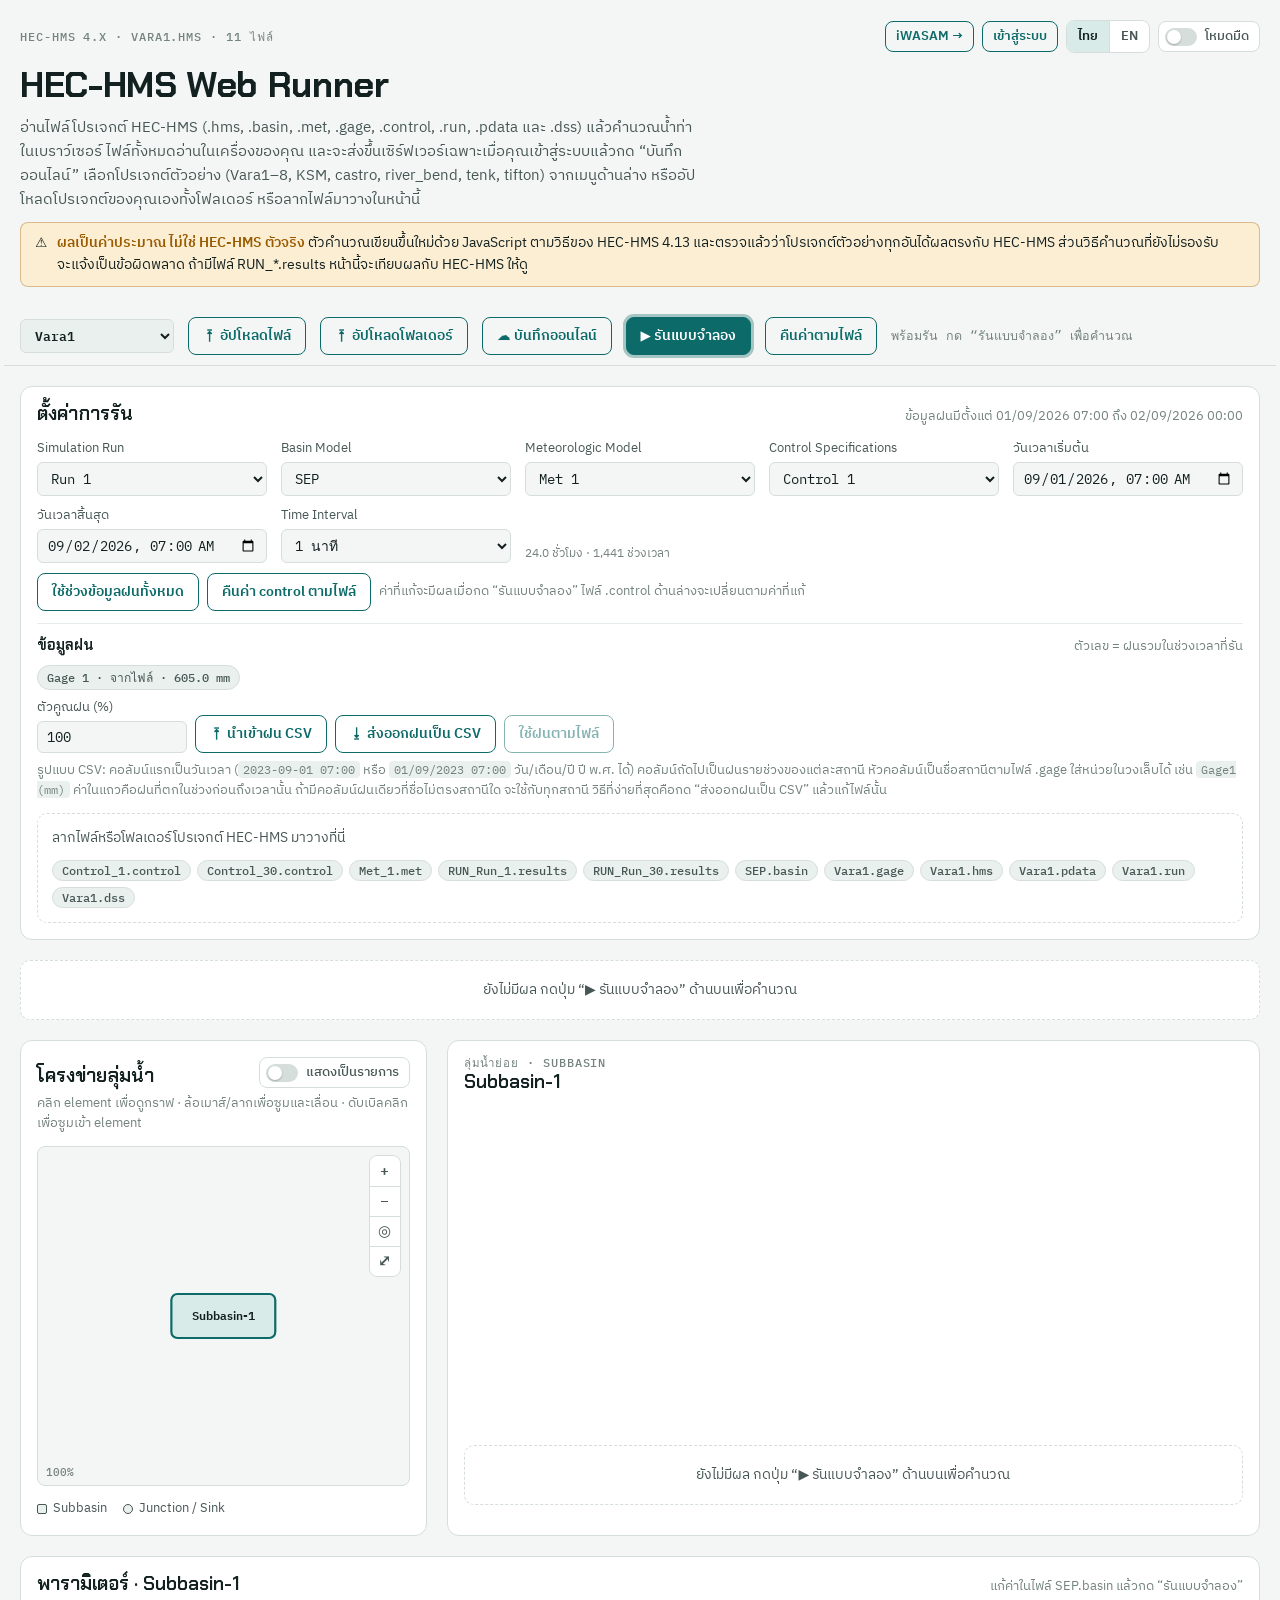
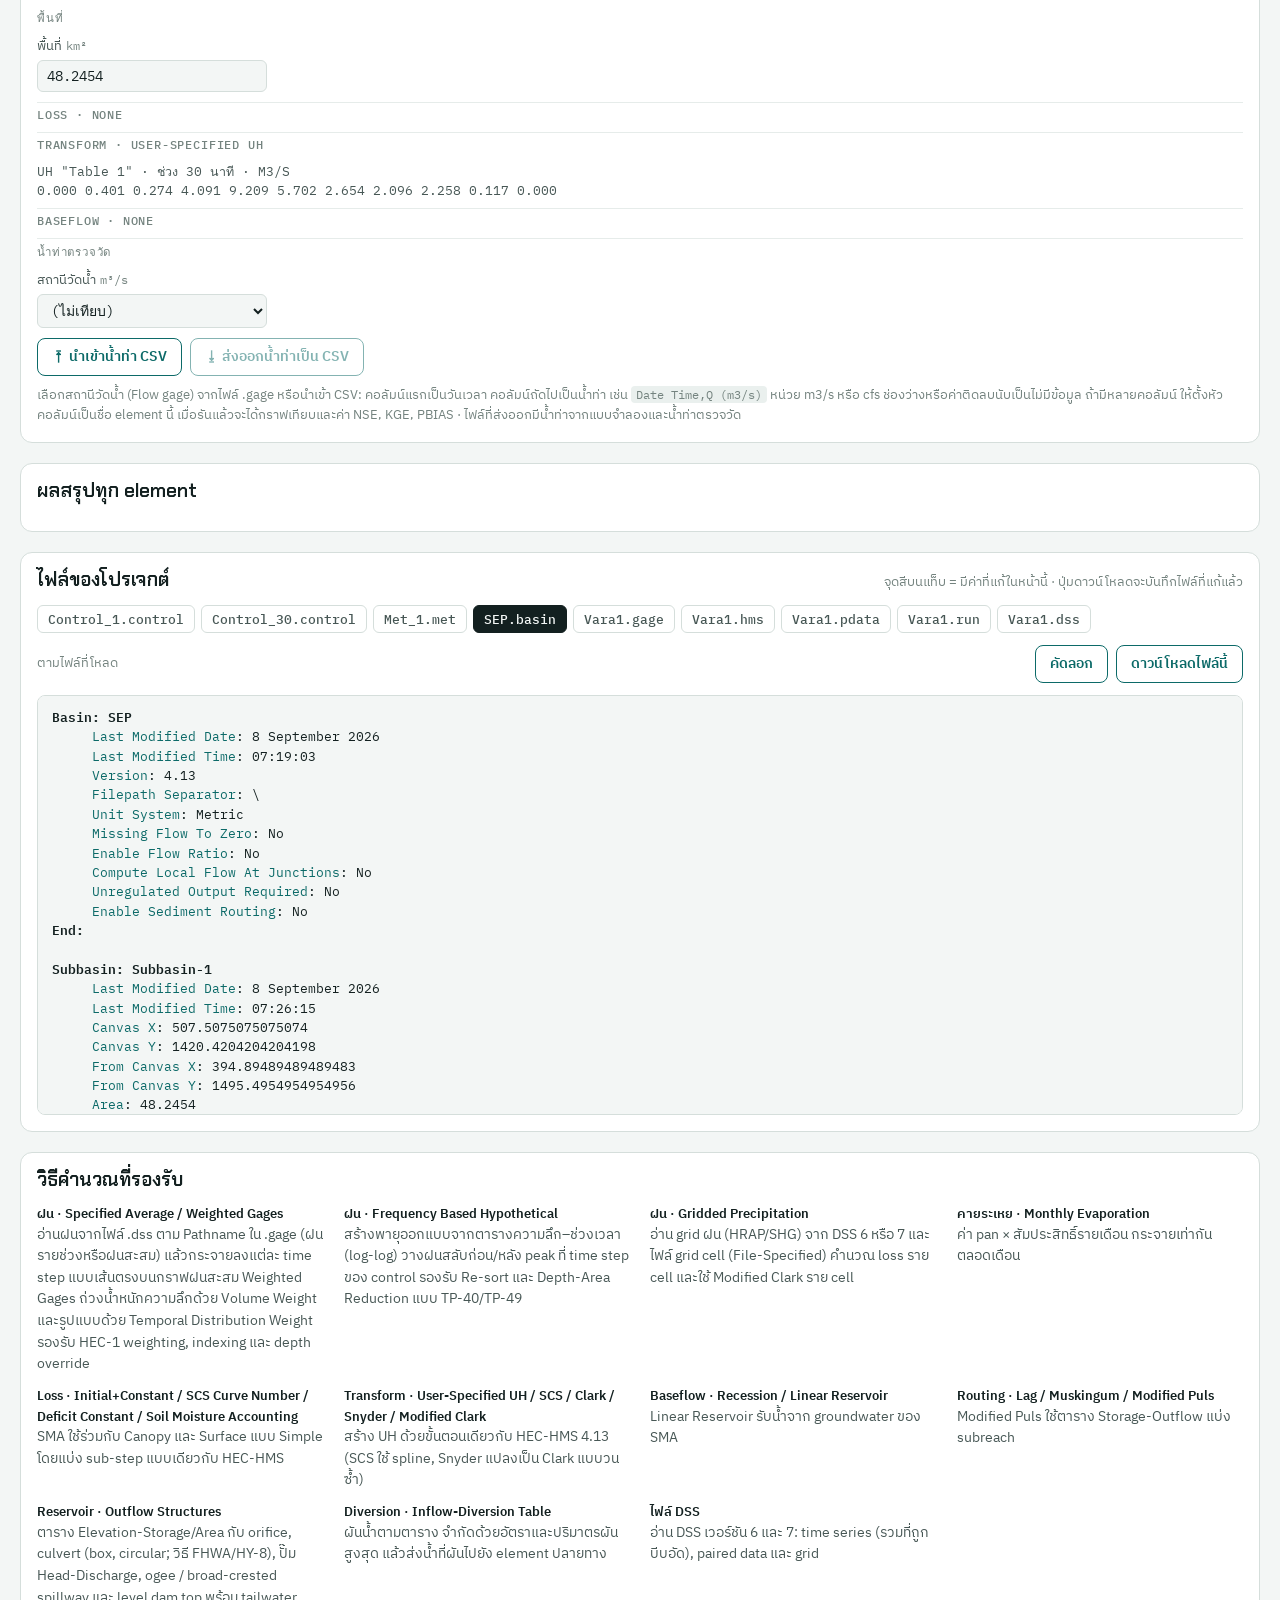
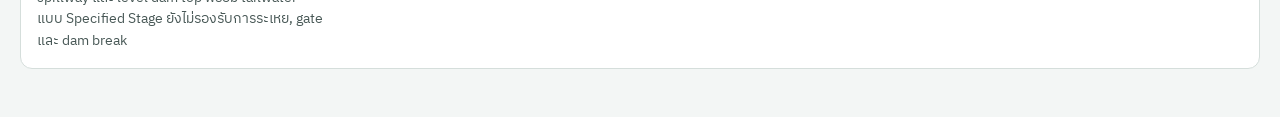
==== commit 1d5dd261: "Add sign-in and online projects; link to the iWASAM page Users sign in with email (Supabase Auth) an" ====
--- a/web/index.html
+++ b/web/index.html
@@ -20,6 +20,8 @@
     <div class="toprow">
       <span class="eyebrow" id="eyebrow">HEC-HMS 4.x · web runner</span>
       <div class="prefs">
+        <a class="btn ghost sm" href="iwasam.html" title="iWASAM · KSM">iWASAM →</a>
+        <button class="btn ghost sm" id="acct" type="button"></button>
         <div class="seg" role="group" aria-label="Language / ภาษา">
           <button id="lang-th" aria-pressed="true" lang="th">ไทย</button>
           <button id="lang-en" aria-pressed="false" lang="en">EN</button>
@@ -40,6 +42,7 @@
       <button class="btn ghost" id="up-folder" data-i18n="upFolder" data-i18n-title="upFolderTip"></button>
       <input type="file" id="in-files" multiple hidden>
       <input type="file" id="in-folder" webkitdirectory multiple hidden>
+      <button class="btn ghost" id="cloud-save" type="button" data-cl="save" hidden></button>
       <button class="btn" id="run" data-i18n="run"></button>
       <button class="btn ghost" id="reset" data-i18n="reset"></button>
       <span class="runlog" id="runlog" aria-live="polite"></span>
@@ -98,9 +101,13 @@
       </div>
       <div class="net-list" id="net-list" hidden>
         <div class="list-tools">
-          <input type="search" id="nl-q" data-i18n-ph="listSearch" data-i18n-aria="listSearch" autocomplete="off" spellcheck="false">
-          <select id="nl-kind" data-i18n-aria="listKind"></select>
+          <div class="nl-search" id="nl-search">
+            <input type="search" id="nl-q" data-i18n-ph="listSearch" data-i18n-aria="listSearch" autocomplete="off" spellcheck="false">
+            <span class="nl-filter" aria-hidden="true"><svg viewBox="0 0 16 16"><path d="M2 3h12l-4.6 5.4V13l-2.8 1.2V8.4z"/></svg></span>
+            <select id="nl-kind" data-i18n-aria="listKind"></select>
+          </div>
           <select id="nl-sort" data-i18n-aria="listSort"></select>
+          <button type="button" class="nl-dir" id="nl-dir" aria-pressed="false">↓</button>
         </div>
         <div class="list-box"><div class="nl" id="nl" role="listbox" tabindex="-1"></div></div>
         <span class="hint" id="nl-count"></span>
@@ -118,6 +125,7 @@
         <svg id="hydro" aria-label="Hydrograph"></svg>
         <div class="empty" id="chart-empty" hidden></div>
         <div class="tip" id="tip" hidden></div>
+        <button type="button" class="c-reset" id="c-reset" hidden data-i18n="cReset" data-i18n-title="cResetTip"></button>
       </div>
       <div class="fit" id="fit" hidden></div>
     </div>
@@ -147,7 +155,47 @@
   </section>
 </div>
 
+<dialog class="cl-dlg" id="acct-dlg" aria-labelledby="cl-title">
+  <div class="panel-head"><h2 id="cl-title" data-cl="acctTitle"></h2><button class="btn ghost sm" id="cl-close" type="button" data-cl="close"></button></div>
+  <p class="hint" data-cl="acctLede"></p>
+  <p class="notice" id="cl-off" hidden><span>⚠</span><span data-cl="notSet"></span></p>
+  <form id="cl-form" class="cl-form" hidden>
+    <div class="field"><label for="cl-email" data-cl="email"></label><input id="cl-email" type="email" autocomplete="email" required></div>
+    <div class="field"><label for="cl-pass" data-cl="password"></label><input id="cl-pass" type="password" autocomplete="current-password" minlength="6" required></div>
+    <div class="row-actions">
+      <button class="btn" id="cl-signin" type="submit" data-cl="signIn"></button>
+      <button class="btn ghost" id="cl-signup" type="button" data-cl="signUp"></button>
+      <button class="btn ghost" id="cl-forgot" type="button" data-cl="forgot"></button>
+    </div>
+  </form>
+  <form id="cl-reset" class="cl-form" hidden>
+    <div class="field"><label for="cl-newpass" data-cl="newPassword"></label><input id="cl-newpass" type="password" autocomplete="new-password" minlength="6" required></div>
+    <div class="row-actions"><button class="btn" id="cl-setpw" type="submit" data-cl="setPassword"></button></div>
+  </form>
+  <div id="cl-in" hidden>
+    <div class="row-actions"><span class="note" id="cl-who"></span><button class="btn ghost sm" id="cl-signout" type="button" data-cl="signOut"></button></div>
+    <h3 data-cl="myProjects"></h3>
+    <div class="cl-list" id="cl-list"></div>
+  </div>
+  <p class="cl-msg" id="cl-msg" aria-live="polite"></p>
+</dialog>
+
+<dialog class="cl-dlg" id="save-dlg" aria-labelledby="sv-title">
+  <form id="sv-form" class="cl-form">
+    <h2 id="sv-title" data-cl="saveTitle"></h2>
+    <div class="field"><label for="sv-name" data-cl="projName"></label><input id="sv-name" maxlength="120" required></div>
+    <p class="hint" id="sv-note" data-cl="overwriteNote" hidden></p>
+    <div class="row-actions">
+      <button class="btn" id="sv-go" type="submit"></button>
+      <button class="btn ghost" id="sv-cancel" type="button" data-cl="close"></button>
+    </div>
+    <p class="cl-msg" id="sv-msg" aria-live="polite"></p>
+  </form>
+</dialog>
+
 <script src="engine.js"></script>
 <script src="app.js"></script>
+<script src="cloud-config.js"></script>
+<script src="cloud.js"></script>
 </body>
 </html>
--- a/web/app.css
+++ b/web/app.css
@@ -139,14 +139,35 @@
 /* network panel · list view */
 .net-head h2 { margin-right: auto; }
 .net-head .hint { flex-basis: 100%; }
-.net-list { display: grid; grid-template-rows: auto minmax(0, 1fr) auto; gap: 8px; min-height: 0; }
+/* the list takes the diagram + legend rows; the diagram stays laid out (invisible) so the panel keeps its size */
+.net-panel > .panel-head { grid-row: 1; grid-column: 1; }
+.net-panel > .net-box { grid-row: 2; grid-column: 1; }
+.net-panel > #net-legend { grid-row: 3; grid-column: 1; }
+.net-panel > .net-list { grid-row: 2 / 4; grid-column: 1; }
+.net-panel.as-list > .net-box, .net-panel.as-list > #net-legend { visibility: hidden; }
+/* in list view the enlarge button stays in its place over the list, faint until pointed at */
+.net-panel.as-list > .net-box { z-index: 2; }
+.net-panel.as-list #z-fit { visibility: visible; opacity: .2; background: var(--surface); border: 1px solid var(--line); border-radius: 8px; transition: opacity .15s; }
+.net-panel.as-list #z-fit:hover, .net-panel.as-list #z-fit:focus-visible { opacity: 1; color: var(--accent); }
+.net-list { display: grid; grid-template-rows: auto minmax(0, 1fr) auto; gap: 8px; min-height: 0; overflow: hidden; }
 .list-tools { display: flex; flex-wrap: wrap; gap: 6px; }
+.nl-dir { font: 600 15px/1 var(--font-body); width: 34px; flex: none; border: 1px solid var(--line); border-radius: 6px; background: var(--bg); color: var(--ink-2); cursor: pointer; padding: 0; }
+.nl-dir:hover { color: var(--accent); border-color: var(--accent); }
+.nl-dir:focus-visible { outline: 2px solid var(--accent); outline-offset: 1px; }
 .list-tools input, .list-tools select { font: 13px var(--font-body); padding: 6px 9px; border: 1px solid var(--line); border-radius: 6px; background: var(--bg); color: var(--ink); min-width: 0; }
-.list-tools input { flex: 1 1 160px; }
+.nl-search { position: relative; flex: 1 1 180px; display: flex; min-width: 0; }
+.list-tools .nl-search input { flex: 1; width: 100%; padding-right: 36px; }
+/* the kind filter is a native select laid invisibly over the funnel icon, so it keeps the browser's dropdown and keyboard use */
+.nl-filter { position: absolute; right: 1px; top: 1px; bottom: 1px; width: 32px; display: grid; place-items: center; color: var(--muted); border-left: 1px solid var(--line); border-radius: 0 5px 5px 0; pointer-events: none; }
+.nl-filter svg { width: 15px; height: 15px; fill: none; stroke: currentColor; stroke-width: 1.5; stroke-linejoin: round; }
+.list-tools .nl-search select { position: absolute; right: 0; top: 0; bottom: 0; width: 34px; opacity: 0; cursor: pointer; padding: 0; }
+.nl-search:has(select:hover) .nl-filter { color: var(--accent); }
+.nl-search:has(select:focus-visible) .nl-filter { outline: 2px solid var(--accent); outline-offset: -1px; }
+.nl-search.on .nl-filter { color: var(--accent); background: var(--accent-soft); }
+.nl-search.on .nl-filter svg { fill: currentColor; }
 .list-tools select { flex: 0 1 auto; max-width: 100%; }
 .list-tools input:focus-visible, .list-tools select:focus-visible { outline: 2px solid var(--accent); outline-offset: 1px; }
-.list-box { position: relative; min-height: 340px; border: 1px solid var(--line); border-radius: 8px; background: var(--bg); }
-.main.net-big .list-box { min-height: min(75vh, 820px); }
+.list-box { position: relative; min-height: 0; border: 1px solid var(--line); border-radius: 8px; background: var(--bg); }
 .nl { position: absolute; inset: 0; overflow-y: auto; overscroll-behavior: contain; padding: 4px; display: grid; align-content: start; gap: 2px; }
 .nl:focus-visible { outline: 2px solid var(--accent); outline-offset: -2px; }
 .nl-row { display: grid; grid-template-columns: minmax(0, 1fr) auto; grid-template-areas: "name pk" "kind spark"; gap: 0 10px; align-items: center; padding: 6px 9px; border-radius: 6px; cursor: pointer; border: 1px solid transparent; }
@@ -163,6 +184,10 @@
 .nl-empty { padding: 18px; text-align: center; color: var(--muted); font-size: 13px; }
 
 .chart-box { position: relative; }
+.chart-box.drag { cursor: grabbing; user-select: none; }
+.c-reset { position: absolute; bottom: 0; right: 16px; font: 600 12px var(--font-body); border: 1px solid var(--line); background: var(--surface); color: var(--accent); padding: 3px 9px; border-radius: 6px; cursor: pointer; z-index: 2; }
+.c-reset:hover { border-color: var(--accent); }
+.c-reset:focus-visible { outline: 2px solid var(--accent); outline-offset: 2px; }
 .chart-box svg { display: block; width: 100%; height: auto; overflow: visible; }
 .axis text { font: 11px var(--font-mono); fill: var(--muted); }
 .axis line.g { stroke: var(--grid); stroke-width: 1; }
@@ -229,3 +254,19 @@
 svg.strip { display: block; width: 100%; height: 12px; border-radius: 3px; overflow: hidden; background: var(--surface-2); }
 .live-notes { margin: 10px 0 0; padding-left: 18px; font-size: 13px; color: var(--warn); }
 .live-notes li + li { margin-top: 2px; }
+
+/* ---------- sign-in and online projects (cloud.js) ---------- */
+.btn.sm { font-size: 12.5px; padding: 4px 10px; text-decoration: none; }
+.btn.danger { color: var(--bad); border-color: color-mix(in srgb, var(--bad) 55%, transparent); }
+.cl-dlg { width: min(560px, calc(100vw - 32px)); max-height: calc(100vh - 48px); background: var(--surface); color: var(--ink); border: 1px solid var(--line); border-radius: 12px; padding: 18px 20px; box-shadow: 0 12px 40px rgba(0,0,0,.25); }
+.cl-dlg::backdrop { background: rgba(10,20,20,.45); }
+.cl-dlg h2 { margin: 0; font-size: 18px; }
+.cl-dlg h3 { margin: 16px 0 6px; font-size: 14px; }
+.cl-form { display: grid; gap: 10px; margin-top: 8px; }
+.cl-form .row-actions, #cl-in .row-actions { display: flex; flex-wrap: wrap; gap: 8px; align-items: center; }
+.cl-list { display: grid; gap: 6px; max-height: 50vh; overflow: auto; }
+.cl-row { display: flex; gap: 8px; align-items: center; border: 1px solid var(--line); border-radius: 8px; padding: 8px 10px; background: var(--bg); }
+.cl-name { flex: 1; min-width: 0; display: grid; }
+.cl-name b { overflow: hidden; text-overflow: ellipsis; white-space: nowrap; }
+.cl-msg { min-height: 1.2em; margin: 8px 0 0; font-size: 13px; color: var(--ink-2); }
+.cl-msg.bad { color: var(--bad); }
